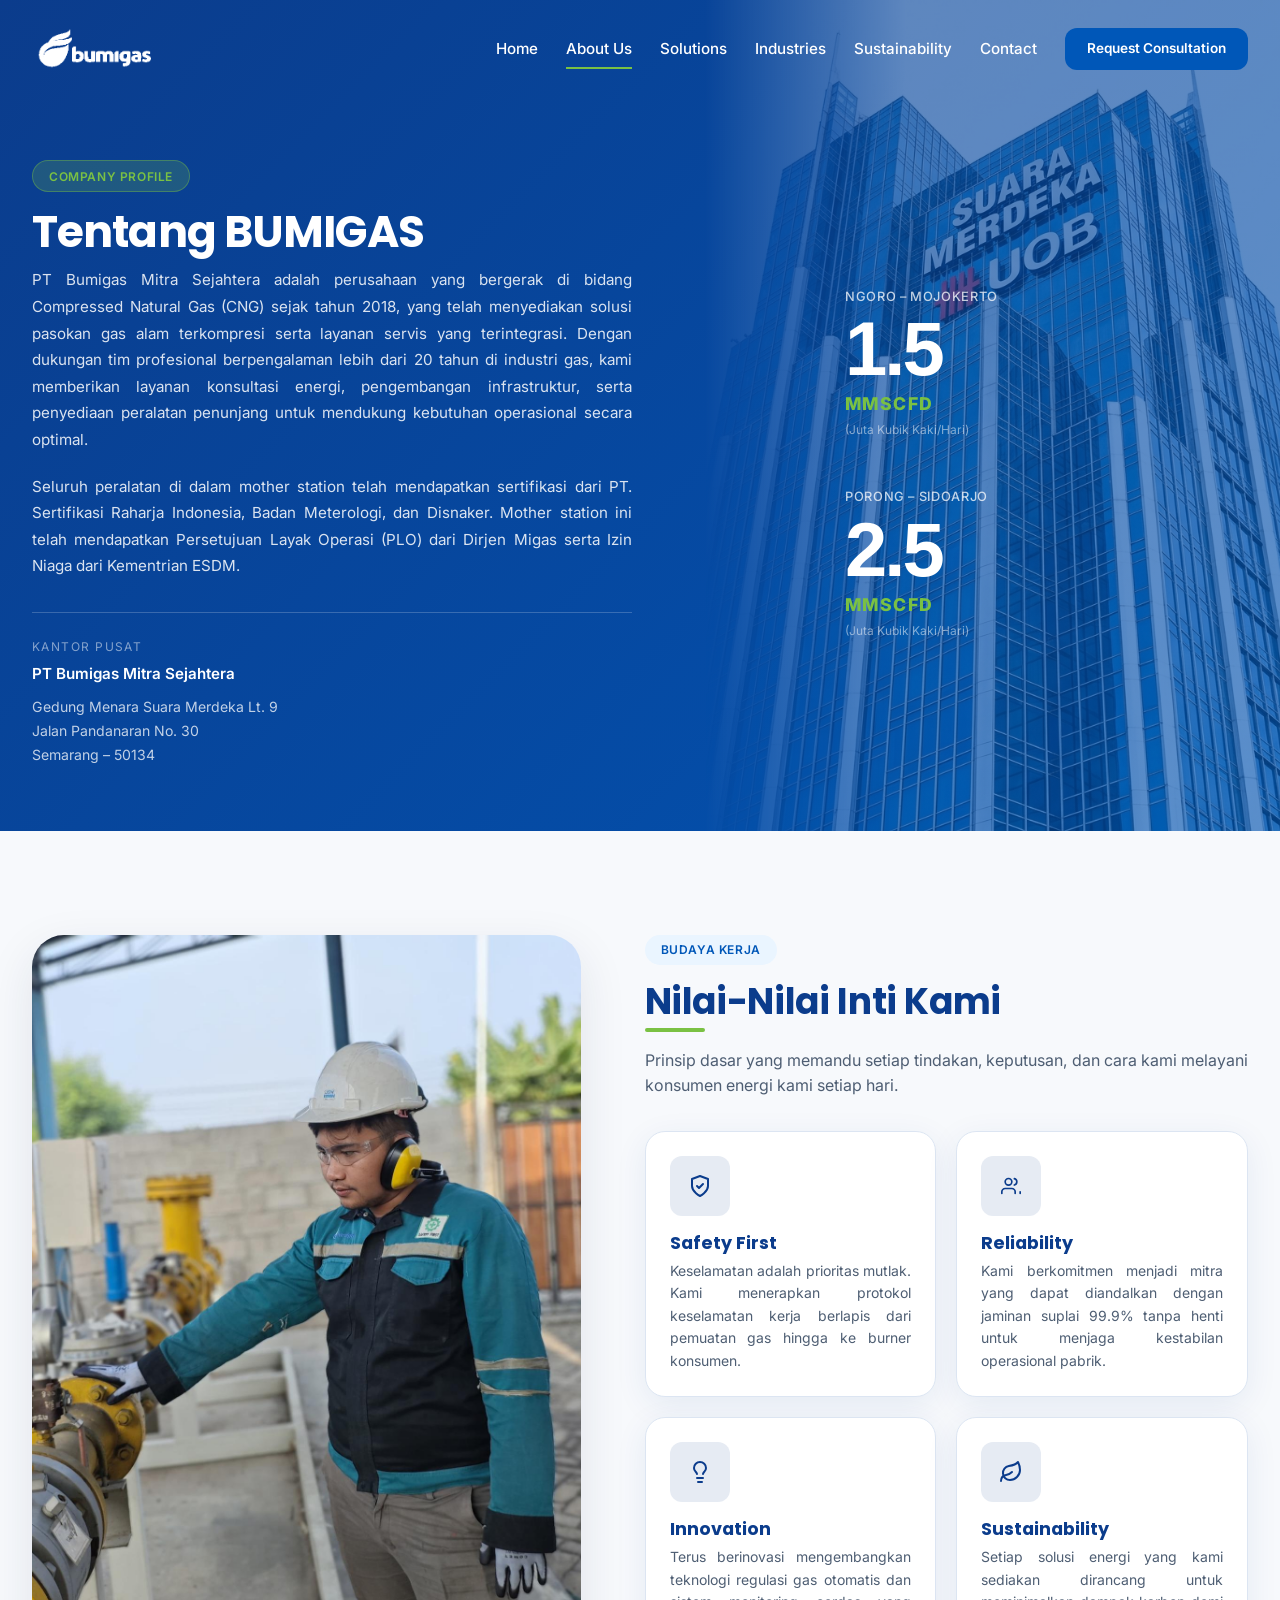
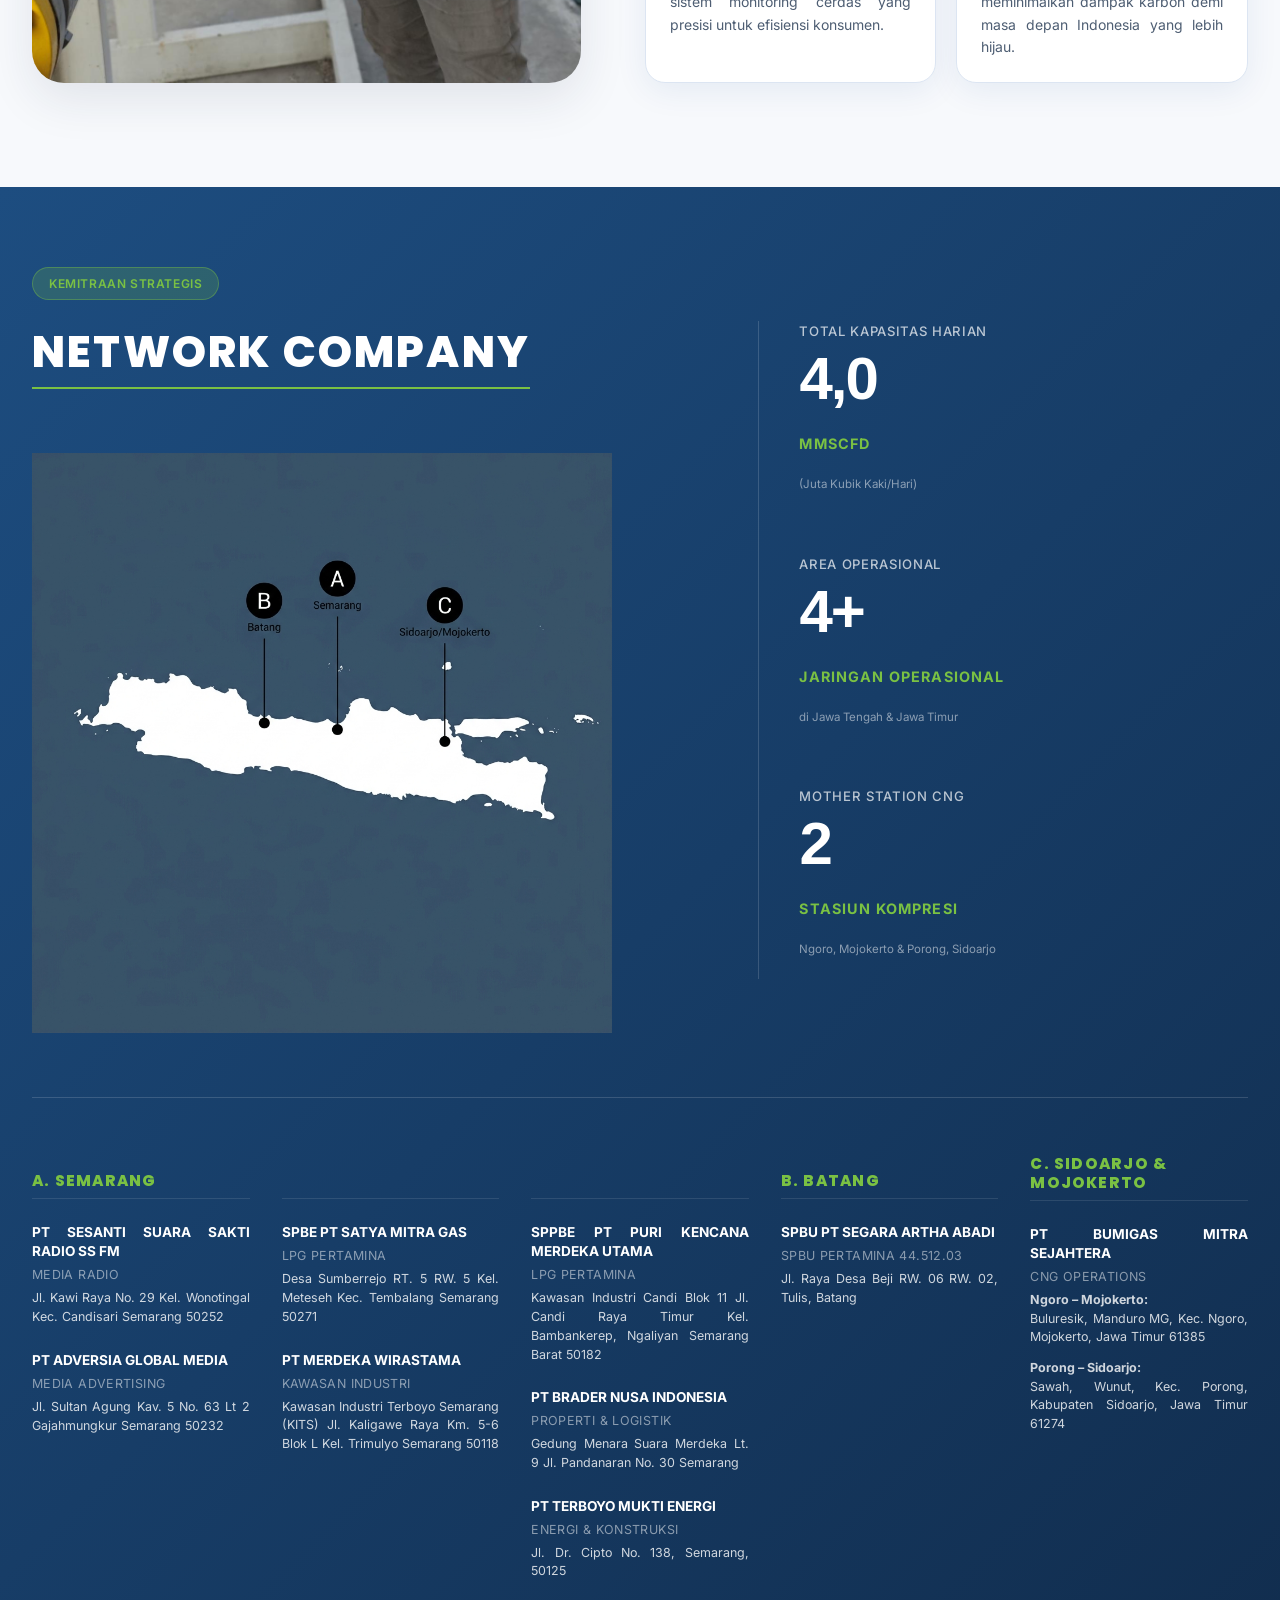
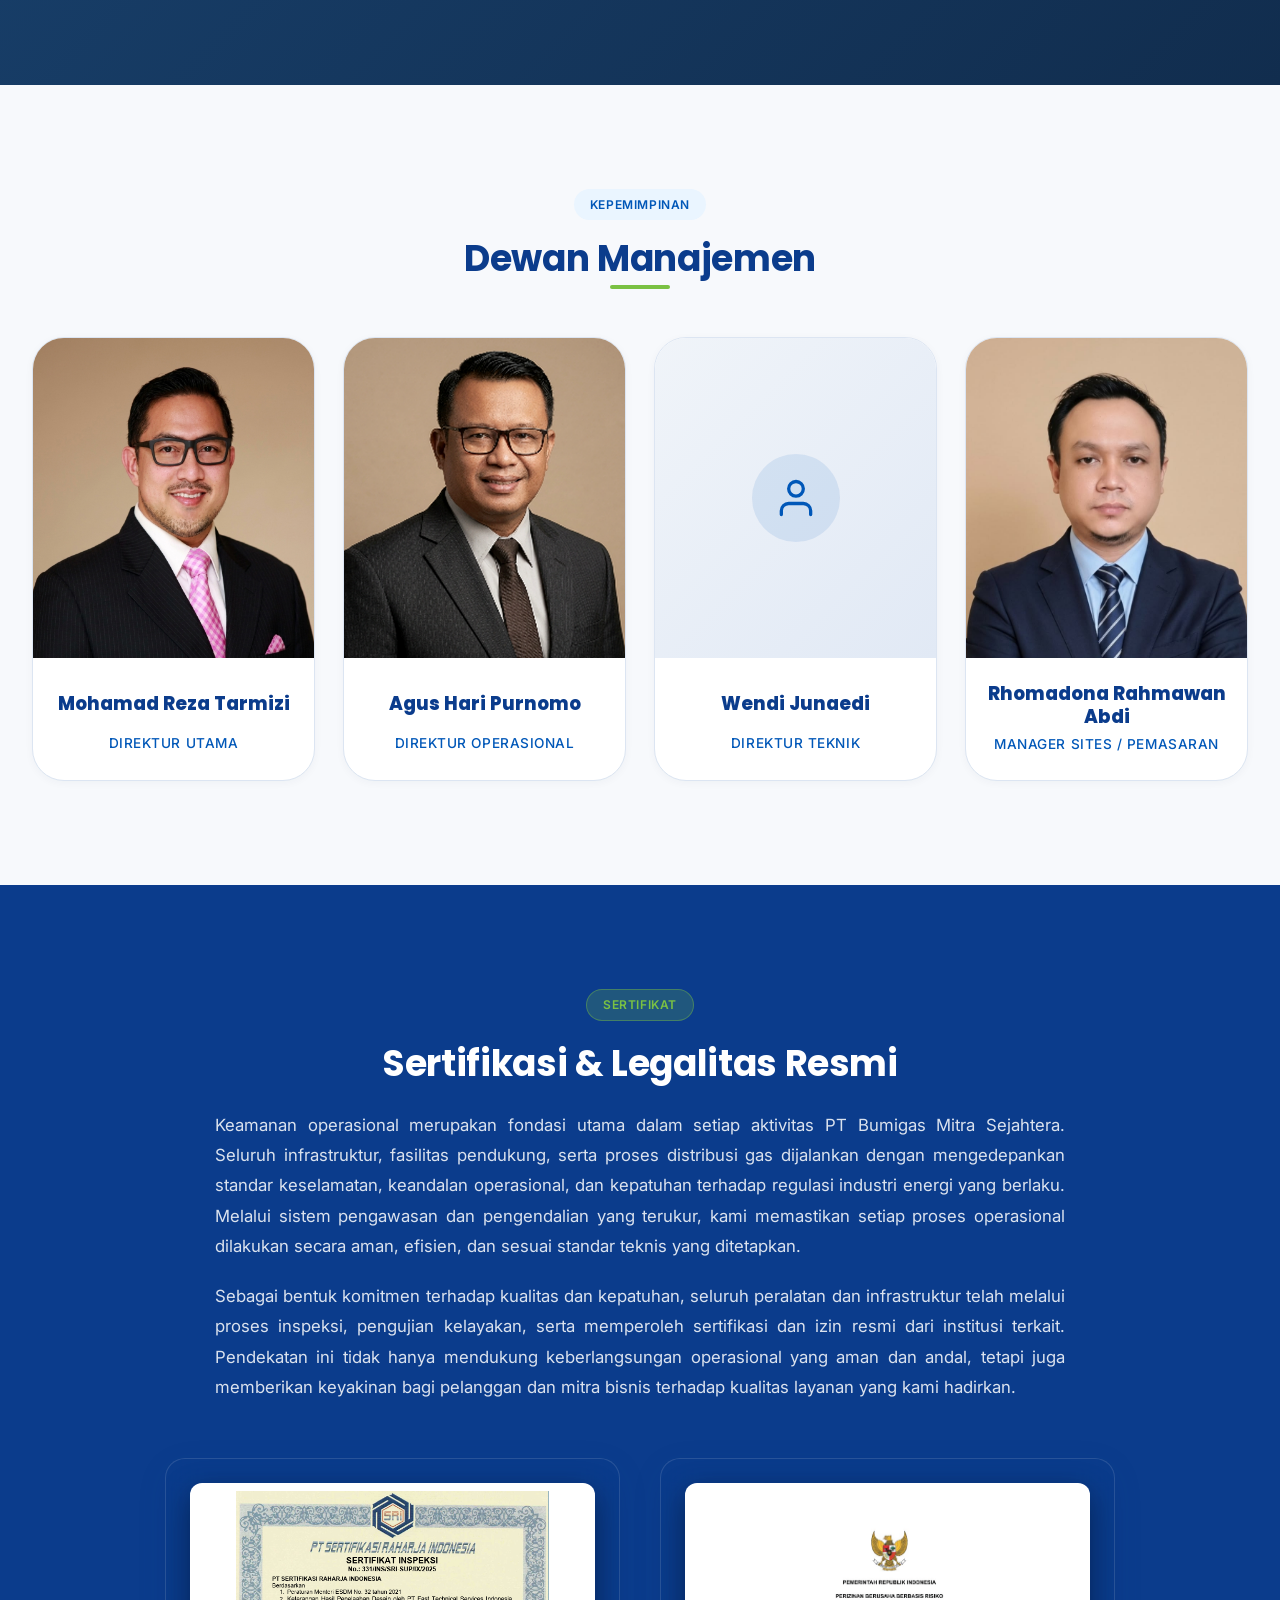
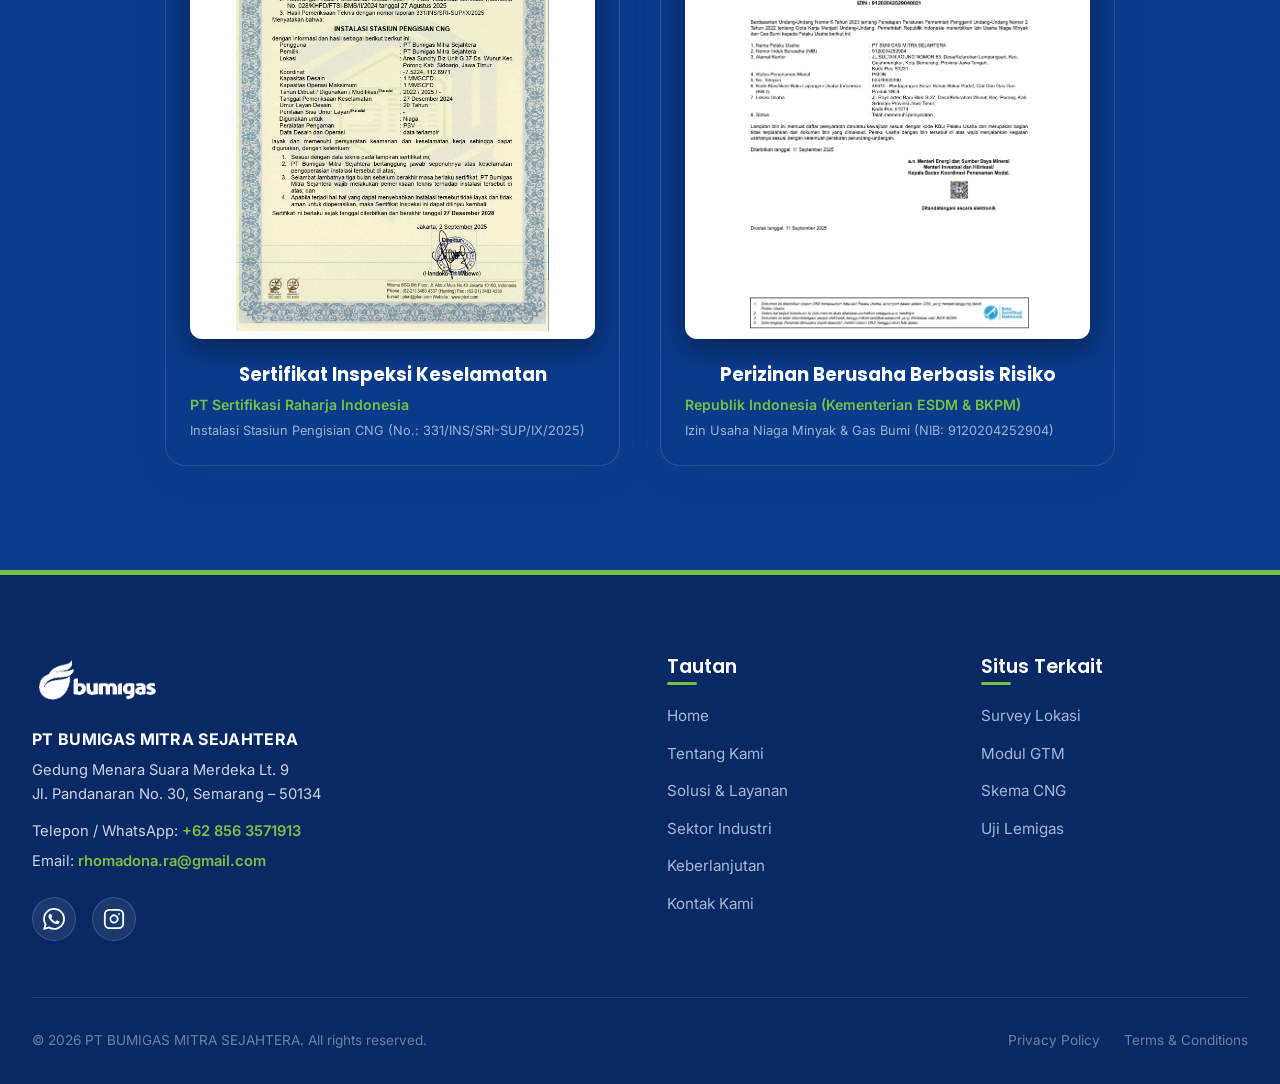
==== about.html @ d9e8c575 "update about us" ====
<!DOCTYPE html>
<html lang="id">

<head>
  <meta charset="UTF-8">
  <meta name="viewport" content="width=device-width, initial-scale=1.0">
  <title>About Us - BUMIGAS</title>
  <meta name="description"
    content="Ketahui visi, misi, nilai inti, sejarah perjalanan, serta standar keselamatan (HSE) dari PT BUMIGAS MITRA SEJAHTERA.">

  <!-- CSS Stylesheets -->
  <link rel="stylesheet" href="css/style.css">
  <link rel="stylesheet" href="css/components.css">
  <link rel="stylesheet" href="css/pages.css">
  <link rel="icon" type="image/png" href="assets/images/favicon.png">

  <!-- Page-Specific Hero Styles -->
  <style>
    .about-hero-banner {
      position: relative;
      min-height: 600px;
      padding-top: 10rem !important;
      /* Prevents header overlap */
      padding-bottom: 4rem !important;
      display: flex !important;
      align-items: center !important;
      overflow: hidden !important;
      background-color: var(--color-secondary) !important;
      box-sizing: border-box;
    }

    .about-hero-tower-bg {
      position: absolute;
      right: 0;
      top: 0;
      height: 100%;
      width: 45%;
      background-image: url('assets/images/suara-merdeka-tower.png');
      background-size: cover;
      background-position: center top;
      opacity: 0.35;
      z-index: 1;
      pointer-events: none;
      -webkit-mask-image: linear-gradient(to right, transparent 0%, rgba(0, 0, 0, 1) 35%);
      mask-image: linear-gradient(to right, transparent 0%, rgba(0, 0, 0, 1) 35%);
    }

    .about-hero-grid {
      display: grid;
      grid-template-columns: 1.25fr 0.75fr;
      gap: 3.5rem;
      align-items: center;
      position: relative;
      z-index: 3;
    }

    .about-hero-left {
      max-width: 600px;
    }

    .about-hero-desc {
      font-size: 0.95rem !important;
      line-height: 1.75 !important;
      color: rgba(255, 255, 255, 0.85) !important;
      margin-bottom: 1.25rem !important;
      text-align: justify !important;
    }

    .about-hero-address {
      border-top: 1px solid rgba(255, 255, 255, 0.2);
      padding-top: 1.5rem;
      margin-top: 2rem;
    }

    .about-hero-address .address-label {
      font-size: 0.75rem !important;
      color: rgba(255, 255, 255, 0.5) !important;
      text-transform: uppercase;
      letter-spacing: 0.12em;
      margin-bottom: 0.4rem !important;
    }

    .about-hero-address .address-company {
      font-size: 0.95rem;
      font-weight: 600;
      color: #ffffff;
      margin-bottom: 0.5rem;
    }

    .about-hero-address .address-text {
      font-size: 0.88rem !important;
      color: rgba(255, 255, 255, 0.75) !important;
      line-height: 1.7 !important;
    }

    .about-hero-stats {
      display: flex;
      flex-direction: column;
      gap: 3rem;
      padding-left: 2rem;
    }

    .about-stat-item {
      display: flex;
      flex-direction: column;
    }

    .about-stat-item .stat-location {
      font-size: 0.8rem;
      color: rgba(255, 255, 255, 0.75);
      margin-bottom: 0.25rem;
      letter-spacing: 0.05em;
      text-transform: uppercase;
      font-weight: 500;
    }

    .about-stat-item .stat-value {
      font-size: 4.75rem;
      font-weight: 900;
      color: #ffffff;
      line-height: 1;
      font-family: 'Outfit', sans-serif;
      letter-spacing: -3px;
    }

    .about-stat-item .stat-unit {
      font-size: 1.1rem;
      font-weight: 800;
      color: var(--color-accent);
      letter-spacing: 0.08em;
      margin-top: 0.2rem;
    }

    .about-stat-item .stat-sub {
      font-size: 0.75rem;
      color: rgba(255, 255, 255, 0.5);
      margin-top: 0.1rem;
    }

    /* Responsive Breakpoints */
    @media (max-width: 1024px) {
      .about-hero-banner {
        min-height: auto !important;
        padding-top: 9rem !important;
        padding-bottom: 4rem !important;
      }

      .about-hero-grid {
        grid-template-columns: 1fr !important;
        gap: 3.5rem !important;
      }

      .about-hero-tower-bg {
        width: 100% !important;
        opacity: 0.12 !important;
        /* Low opacity on tablet/mobile for readability */
      }

      .about-hero-banner::after {
        display: none !important;
      }

      .about-hero-stats {
        flex-direction: row !important;
        justify-content: flex-start !important;
        gap: 5rem !important;
        padding-left: 0 !important;
      }
    }

    @media (max-width: 576px) {
      .about-hero-banner {
        padding-top: 8rem !important;
        padding-bottom: 3rem !important;
      }

      .about-hero-grid {
        gap: 2.5rem !important;
      }

      .about-hero-left h1 {
        font-size: 2.25rem !important;
      }

      .about-hero-stats {
        flex-direction: row !important;
        gap: 2.5rem !important;
      }

      .about-stat-item .stat-value {
        font-size: 3.75rem !important;
      }

      .about-stat-item .stat-unit {
        font-size: 0.9rem !important;
      }
    }

    /* Network Company Section Styles */
    #network-company {
      background: linear-gradient(135deg, #1d4d80 0%, #112d4e 100%) !important;
      color: #ffffff !important;
      padding: 5rem 0 !important;
      position: relative;
      overflow: hidden;
    }

    .network-grid {
      display: grid;
      grid-template-columns: 1.15fr 0.85fr;
      gap: 4rem;
      align-items: center;
      margin-bottom: 4rem;
    }

    .network-stats {
      display: flex;
      flex-direction: column;
      gap: 2.5rem;
      justify-content: center;
      padding-left: 2.5rem;
      border-left: 1px solid rgba(255, 255, 255, 0.15);
    }

    .network-directory {
      display: grid;
      grid-template-columns: repeat(5, 1fr);
      gap: 2rem;
      border-top: 1px solid rgba(255, 255, 255, 0.15);
      padding-top: 3.5rem;
    }

    .network-directory-col h3 {
      color: var(--color-accent);
      font-size: 0.95rem;
      font-weight: 800;
      text-transform: uppercase;
      letter-spacing: 0.08em;
      margin-bottom: 1.5rem;
      padding-bottom: 0.5rem;
      border-bottom: 1px solid rgba(255, 255, 255, 0.1);
      min-height: 2.85rem;
      display: flex;
      align-items: flex-end;
      box-sizing: border-box;
    }

    .directory-item {
      margin-bottom: 1.5rem;
    }

    .directory-item p.item-title {
      font-weight: 700;
      color: #ffffff;
      margin-bottom: 0.25rem;
      font-size: 0.85rem;
      line-height: 1.4;
    }

    .directory-item p.item-tag {
      color: rgba(255, 255, 255, 0.5);
      font-size: 0.78rem;
      margin-bottom: 0.25rem;
      text-transform: uppercase;
      letter-spacing: 0.03em;
    }

    .directory-item p.item-address {
      color: rgba(255, 255, 255, 0.8);
      font-size: 0.78rem;
      line-height: 1.5;
    }

    @media (max-width: 1024px) {
      .network-grid {
        grid-template-columns: 1fr !important;
        gap: 3rem !important;
      }

      .network-stats {
        flex-direction: row !important;
        flex-wrap: wrap !important;
        gap: 3.5rem !important;
        padding-left: 0 !important;
        border-left: none !important;
        border-top: 1px solid rgba(255, 255, 255, 0.15) !important;
        padding-top: 2.5rem !important;
      }

      .network-directory {
        grid-template-columns: repeat(2, 1fr) !important;
        gap: 2.5rem !important;
      }
    }

    @media (max-width: 576px) {
      .network-stats {
        flex-direction: column !important;
        gap: 2rem !important;
      }

      .network-directory {
        grid-template-columns: 1fr !important;
        gap: 2rem !important;
      }
    }
  </style>
</head>

<body>

  <!-- Navigation Bar -->
  <header class="header transparent-theme" id="header">
    <div class="container nav-container">
      <a href="index.html" class="logo">
        <img src="assets/images/logo-white.png" alt="Bumigas Logo" class="logo-white">
        <img src="assets/images/logo.png" alt="Bumigas Logo" class="logo-color">
      </a>

      <nav class="nav-menu">
        <a href="index.html" class="nav-link">Home</a>
        <a href="about.html" class="nav-link active">About Us</a>
        <a href="solutions.html" class="nav-link">Solutions</a>
        <a href="industries.html" class="nav-link">Industries</a>
        <a href="sustainability.html" class="nav-link">Sustainability</a>
        <a href="contact.html" class="nav-link">Contact</a>
        <a href="contact.html#consultation" class="btn btn-primary btn-sm">Request Consultation</a>
      </nav>

      <button class="burger-menu" aria-label="Toggle Navigation">
        <span class="burger-line"></span>
        <span class="burger-line"></span>
        <span class="burger-line"></span>
      </button>
    </div>
  </header>

  <!-- Subpage Hero Banner -->
  <section class="subpage-hero about-hero-banner">
    <div class="hero-overlay"></div>

    <!-- Tower background image -->
    <div class="about-hero-tower-bg"></div>

    <div class="container">
      <div class="about-hero-grid">

        <!-- Left: Text + Address -->
        <div class="about-hero-left">
          <span class="badge badge-accent" style="margin-bottom:0.75rem;">Company Profile</span>
          <h1>Tentang BUMIGAS</h1>
          <p class="about-hero-desc">PT Bumigas Mitra Sejahtera adalah perusahaan yang bergerak di bidang Compressed
            Natural Gas (CNG) sejak tahun 2018, yang telah menyediakan solusi pasokan gas alam terkompresi serta layanan
            servis yang terintegrasi. Dengan dukungan tim profesional berpengalaman lebih dari 20 tahun di industri gas,
            kami memberikan layanan konsultasi energi, pengembangan infrastruktur, serta penyediaan peralatan penunjang
            untuk mendukung kebutuhan operasional secara optimal.</p>
          <p class="about-hero-desc">Seluruh peralatan di dalam mother station telah mendapatkan sertifikasi dari PT.
            Sertifikasi Raharja Indonesia, Badan Meterologi, dan Disnaker. Mother station ini telah mendapatkan
            Persetujuan Layak Operasi (PLO) dari Dirjen Migas serta Izin Niaga dari Kementrian ESDM.</p>

          <!-- Address -->
          <div class="about-hero-address">
            <p class="address-label">Kantor Pusat</p>
            <p class="address-company">PT Bumigas Mitra Sejahtera</p>
            <p class="address-text">
              Gedung Menara Suara Merdeka Lt. 9<br>
              Jalan Pandanaran No. 30<br>
              Semarang – 50134
            </p>
          </div>
        </div>

        <!-- Center-Right: MMSCFD Stats floating -->
        <div class="about-hero-stats">
          <div class="about-stat-item">
            <span class="stat-location">Ngoro – Mojokerto</span>
            <span class="stat-value">1.5</span>
            <span class="stat-unit">MMSCFD</span>
            <span class="stat-sub">(Juta Kubik Kaki/Hari)</span>
          </div>
          <div class="about-stat-item">
            <span class="stat-location">Porong – Sidoarjo</span>
            <span class="stat-value">2.5</span>
            <span class="stat-unit">MMSCFD</span>
            <span class="stat-sub">(Juta Kubik Kaki/Hari)</span>
          </div>
        </div>

      </div>
    </div>
  </section>  <!-- Section: Core Values / Budaya Kerja -->
  <section class="section-padding bg-light" id="core-values">
    <div class="container">
      <div class="about-grid">
        <!-- Left: Image -->
        <div class="about-image reveal-left">
          <img src="assets/images/WhatsApp Image 2026-07-21 at 06.24.39 (2).jpeg" alt="Bumigas Budaya Kerja & Operations">
        </div>

        <!-- Right: Header & Core Values Cards -->
        <div class="about-content reveal-right">
          <div style="margin-bottom: 2rem;">
            <div style="margin-bottom: 0.85rem; display: block;">
              <span class="badge" style="display: inline-block;">Budaya Kerja</span>
            </div>
            <h2 class="with-underline" style="display: block;">Nilai-Nilai Inti Kami</h2>
            <p style="margin-top: 1.25rem;">Prinsip dasar yang memandu setiap tindakan, keputusan, dan cara kami melayani konsumen energi kami setiap hari.</p>
          </div>

          <div style="display: grid; grid-template-columns: repeat(auto-fit, minmax(220px, 1fr)); gap: 1.25rem;">
            <div class="why-card glass-card hover-lift reveal delay-100" style="background:#fff; padding: 1.5rem;">
              <div class="why-card-icon" style="background:rgba(11,60,140,0.1); color:var(--color-secondary); margin-bottom:1rem;"><svg width="24" height="24" viewBox="0 0 24 24" fill="none" stroke="currentColor" stroke-width="2" stroke-linecap="round" stroke-linejoin="round"><path d="M12 22s8-4 8-10V5l-8-3-8 3v7c0 6 8 10 8 10z"></path><path d="m9 12 2 2 4-4"></path></svg></div>
              <h3 style="font-size:1.1rem; margin-bottom:0.4rem;">Safety First</h3>
              <p style="font-size:0.875rem; margin-bottom:0;">Keselamatan adalah prioritas mutlak. Kami menerapkan protokol keselamatan kerja berlapis dari pemuatan gas hingga ke burner konsumen.</p>
            </div>

            <div class="why-card glass-card hover-lift reveal delay-200" style="background:#fff; padding: 1.5rem;">
              <div class="why-card-icon" style="background:rgba(11,60,140,0.1); color:var(--color-secondary); margin-bottom:1rem;"><svg width="20" height="20" viewBox="0 0 24 24" fill="none" stroke="currentColor" stroke-width="2" stroke-linecap="round" stroke-linejoin="round"><path d="M17 21v-2a4 4 0 0 0-4-4H5a4 4 0 0 0-4 4v2"></path><circle cx="9" cy="7" r="4"></circle><path d="M23 21v-2a4 4 0 0 3-3.87"></path><path d="M16 3.13a4 4 0 0 1 0 7.75"></path></svg></div>
              <h3 style="font-size:1.1rem; margin-bottom:0.4rem;">Reliability</h3>
              <p style="font-size:0.875rem; margin-bottom:0;">Kami berkomitmen menjadi mitra yang dapat diandalkan dengan jaminan suplai 99.9% tanpa henti untuk menjaga kestabilan operasional pabrik.</p>
            </div>

            <div class="why-card glass-card hover-lift reveal delay-300" style="background:#fff; padding: 1.5rem;">
              <div class="why-card-icon" style="background:rgba(11,60,140,0.1); color:var(--color-secondary); margin-bottom:1rem;"><svg width="24" height="24" viewBox="0 0 24 24" fill="none" stroke="currentColor" stroke-width="2" stroke-linecap="round" stroke-linejoin="round"><path d="M15 14c.2-1 .7-1.7 1.5-2.5 1-.9 1.5-2.2 1.5-3.5A6 6 0 0 0 6 8c0 1.3.5 2.6 1.5 3.5.8.8 1.3 1.5 1.5 2.5"></path><path d="M9 18h6"></path><path d="M10 22h4"></path></svg></div>
              <h3 style="font-size:1.1rem; margin-bottom:0.4rem;">Innovation</h3>
              <p style="font-size:0.875rem; margin-bottom:0;">Terus berinovasi mengembangkan teknologi regulasi gas otomatis dan sistem monitoring cerdas yang presisi untuk efisiensi konsumen.</p>
            </div>

            <div class="why-card glass-card hover-lift reveal delay-400" style="background:#fff; padding: 1.5rem;">
              <div class="why-card-icon" style="background:rgba(11,60,140,0.1); color:var(--color-secondary); margin-bottom:1rem;"><svg width="24" height="24" viewBox="0 0 24 24" fill="none" stroke="currentColor" stroke-width="2" stroke-linecap="round" stroke-linejoin="round"><path d="M11 20A7 7 0 0 1 9.8 6.1C15.5 5 17 4.4 19 2c1 2 2 4.18 2 8 0 5.5-4.78 10-10 10Z"></path><path d="M2 21c0-3 1.85-5.36 5.08-6C9.5 14.52 12 13 13 12"></path></svg></div>
              <h3 style="font-size:1.1rem; margin-bottom:0.4rem;">Sustainability</h3>
              <p style="font-size:0.875rem; margin-bottom:0;">Setiap solusi energi yang kami sediakan dirancang untuk meminimalkan dampak karbon demi masa depan Indonesia yang lebih hijau.</p>
            </div>
          </div>
        </div>
      </div>
    </div>
  </section>

  <!-- Section: Network Company -->
  <section class="section-padding" id="network-company">
    <div class="container">

      <!-- Top Row: Title & Stats Map Grid -->
      <div class="network-grid">

        <!-- Left: Title + Map -->
        <div class="reveal">
          <span class="badge badge-accent" style="margin-bottom: 1.5rem; display: inline-block;">Kemitraan Strategis</span>
          <h2
            style="color: #ffffff; font-size: 2.75rem; font-weight: 800; letter-spacing: 0.05em; text-transform: uppercase; margin-bottom: 2.5rem; border-bottom: 2px solid var(--color-accent); padding-bottom: 0.5rem; display: inline-block;">
            Network Company</h2>

          <!-- Map Image Container (No Box) -->
          <div style="max-width: 580px; margin-top: 1.5rem;">
            <img src="assets/images/java-network-map.png" alt="Peta Operasional BUMIGAS"
              style="width: 100%; height: auto; display: block;">
          </div>
        </div>

        <!-- Right: Stats Panel -->
        <div class="network-stats reveal">
          <!-- Stat 1 -->
          <div>
            <p
              style="font-size: 0.82rem; color: rgba(255, 255, 255, 0.7); margin-bottom: 0.25rem; font-weight: 500; text-transform: uppercase; letter-spacing: 0.05em;">
              Total Kapasitas Harian</p>
            <p
              style="font-size: 3.75rem; font-weight: 900; color: #ffffff; line-height: 1.1; font-family: 'Outfit', sans-serif; letter-spacing: -2px;">
              4,0</p>
            <p
              style="font-size: 0.9rem; font-weight: 700; color: var(--color-accent); letter-spacing: 0.08em; margin-top: 0.1rem; text-transform: uppercase;">
              MMSCFD</p>
            <p style="font-size: 0.72rem; color: rgba(255, 255, 255, 0.5); margin-top: 0.05rem;">(Juta Kubik Kaki/Hari)
            </p>
          </div>
          <!-- Stat 2 -->
          <div>
            <p
              style="font-size: 0.82rem; color: rgba(255, 255, 255, 0.7); margin-bottom: 0.25rem; font-weight: 500; text-transform: uppercase; letter-spacing: 0.05em;">
              Area Operasional</p>
            <p
              style="font-size: 3.75rem; font-weight: 900; color: #ffffff; line-height: 1.1; font-family: 'Outfit', sans-serif; letter-spacing: -2px;">
              4+</p>
            <p
              style="font-size: 0.9rem; font-weight: 700; color: var(--color-accent); letter-spacing: 0.08em; margin-top: 0.1rem; text-transform: uppercase;">
              Jaringan Operasional</p>
            <p style="font-size: 0.72rem; color: rgba(255, 255, 255, 0.5); margin-top: 0.05rem;">di Jawa Tengah & Jawa
              Timur</p>
          </div>
          <!-- Stat 3 -->
          <div>
            <p
              style="font-size: 0.82rem; color: rgba(255, 255, 255, 0.7); margin-bottom: 0.25rem; font-weight: 500; text-transform: uppercase; letter-spacing: 0.05em;">
              Mother Station CNG</p>
            <p
              style="font-size: 3.75rem; font-weight: 900; color: #ffffff; line-height: 1.1; font-family: 'Outfit', sans-serif; letter-spacing: -2px;">
              2</p>
            <p
              style="font-size: 0.9rem; font-weight: 700; color: var(--color-accent); letter-spacing: 0.08em; margin-top: 0.1rem; text-transform: uppercase;">
              Stasiun Kompresi</p>
            <p style="font-size: 0.72rem; color: rgba(255, 255, 255, 0.5); margin-top: 0.05rem;">Ngoro, Mojokerto &
              Porong, Sidoarjo</p>
          </div>
        </div>

      </div>

      <!-- Bottom Directory: 5 Column Directory -->
      <div class="network-directory reveal">

        <!-- Column 1: Semarang (A1) -->
        <div class="network-directory-col">
          <h3>A. Semarang</h3>

          <div class="directory-item">
            <p class="item-title">PT SESANTI SUARA SAKTI RADIO SS FM</p>
            <p class="item-tag">Media Radio</p>
            <p class="item-address">Jl. Kawi Raya No. 29 Kel. Wonotingal Kec. Candisari Semarang 50252</p>
          </div>

          <div class="directory-item">
            <p class="item-title">PT ADVERSIA GLOBAL MEDIA</p>
            <p class="item-tag">Media Advertising</p>
            <p class="item-address">Jl. Sultan Agung Kav. 5 No. 63 Lt 2 Gajahmungkur Semarang 50232</p>
          </div>
        </div>

        <!-- Column 2: Semarang (A2) -->
        <div class="network-directory-col">
          <h3
            style="color: transparent; border-bottom: 1px solid rgba(255, 255, 255, 0.1); user-select: none; pointer-events: none;">
            A. Semarang</h3>

          <div class="directory-item">
            <p class="item-title">SPBE PT SATYA MITRA GAS</p>
            <p class="item-tag">LPG Pertamina</p>
            <p class="item-address">Desa Sumberrejo RT. 5 RW. 5 Kel. Meteseh Kec. Tembalang Semarang 50271</p>
          </div>

          <div class="directory-item">
            <p class="item-title">PT MERDEKA WIRASTAMA</p>
            <p class="item-tag">Kawasan Industri</p>
            <p class="item-address">Kawasan Industri Terboyo Semarang (KITS) Jl. Kaligawe Raya Km. 5-6 Blok L Kel.
              Trimulyo Semarang 50118</p>
          </div>
        </div>

        <!-- Column 3: Semarang (A3) -->
        <div class="network-directory-col">
          <h3
            style="color: transparent; border-bottom: 1px solid rgba(255, 255, 255, 0.1); user-select: none; pointer-events: none;">
            A. Semarang</h3>

          <div class="directory-item">
            <p class="item-title">SPPBE PT PURI KENCANA MERDEKA UTAMA</p>
            <p class="item-tag">LPG Pertamina</p>
            <p class="item-address">Kawasan Industri Candi Blok 11 Jl. Candi Raya Timur Kel. Bambankerep, Ngaliyan
              Semarang Barat 50182</p>
          </div>

          <div class="directory-item">
            <p class="item-title">PT BRADER NUSA INDONESIA</p>
            <p class="item-tag">Properti & Logistik</p>
            <p class="item-address">Gedung Menara Suara Merdeka Lt. 9 Jl. Pandanaran No. 30 Semarang</p>
          </div>

          <div class="directory-item">
            <p class="item-title">PT TERBOYO MUKTI ENERGI</p>
            <p class="item-tag">Energi & Konstruksi</p>
            <p class="item-address">Jl. Dr. Cipto No. 138, Semarang, 50125</p>
          </div>
        </div>

        <!-- Column 4: Batang (B) -->
        <div class="network-directory-col">
          <h3>B. Batang</h3>

          <div class="directory-item">
            <p class="item-title">SPBU PT SEGARA ARTHA ABADI</p>
            <p class="item-tag">SPBU Pertamina 44.512.03</p>
            <p class="item-address">Jl. Raya Desa Beji RW. 06 RW. 02, Tulis, Batang</p>
          </div>
        </div>

        <!-- Column 5: Sidoarjo & Mojokerto (C) -->
        <div class="network-directory-col">
          <h3>C. Sidoarjo & Mojokerto</h3>

          <div class="directory-item">
            <p class="item-title">PT BUMIGAS MITRA SEJAHTERA</p>
            <p class="item-tag">CNG Operations</p>

            <p class="item-address" style="margin-bottom: 0.75rem;">
              <strong>Ngoro – Mojokerto:</strong><br>
              Buluresik, Manduro MG, Kec. Ngoro, Mojokerto, Jawa Timur 61385
            </p>
            <p class="item-address">
              <strong>Porong – Sidoarjo:</strong><br>
              Sawah, Wunut, Kec. Porong, Kabupaten Sidoarjo, Jawa Timur 61274
            </p>
          </div>
        </div>

      </div>

    </div>
  </section>


  <!-- Section: Management Team -->
  <section class="section-padding bg-light" id="team">
    <div class="container">
      <div style="text-align: center; max-width: 700px; margin: 0 auto 3.5rem auto;" class="reveal">
        <span class="badge" style="margin-bottom: 1rem;">Kepemimpinan</span>
        <h2 class="with-underline-center">Dewan Manajemen</h2>
      </div>

      <div class="solutions-grid" style="grid-template-columns: repeat(auto-fit, minmax(220px, 1fr)); gap: 1.75rem; align-items: stretch;">
        <!-- Member 1: Mohamad Reza Tarmizi -->
        <div class="solution-card reveal delay-100" style="background:#fff; border-radius: var(--radius-xl); overflow:hidden; display:flex; flex-direction:column; justify-content:space-between; height:100%;">
          <div class="solution-img-wrapper" style="height:320px; background:#f4f7fa; flex-shrink:0;">
            <img src="assets/images/leadership-reza-unified.png" alt="Mohamad Reza Tarmizi - Direktur Utama" style="width:100%; height:100%; object-fit:cover; object-position: top center;">
          </div>
          <div class="solution-info" style="padding: 1.5rem 1rem; text-align:center; flex-grow:1; display:flex; flex-direction:column; justify-content:center;">
            <h3 style="font-size:1.15rem; margin-bottom:0.4rem; color:var(--color-secondary); font-weight:800; text-align:center; min-height:2.8rem; display:flex; align-items:center; justify-content:center; line-height:1.25;">Mohamad Reza Tarmizi</h3>
            <p style="font-size:0.85rem; font-weight:500; color:var(--color-primary); margin-bottom:0; text-transform:uppercase; letter-spacing:0.04em; text-align:center;">
              Direktur Utama</p>
          </div>
        </div>

        <!-- Member 2: Agus Hari Purnomo -->
        <div class="solution-card reveal delay-200" style="background:#fff; border-radius: var(--radius-xl); overflow:hidden; display:flex; flex-direction:column; justify-content:space-between; height:100%;">
          <div class="solution-img-wrapper" style="height:320px; background:#f4f7fa; flex-shrink:0;">
            <img src="assets/images/leadership-agus-hd-clean.png" alt="Agus Hari Purnomo - Direktur Operasional" style="width:100%; height:100%; object-fit:cover; object-position: top center;">
          </div>
          <div class="solution-info" style="padding: 1.5rem 1rem; text-align:center; flex-grow:1; display:flex; flex-direction:column; justify-content:center;">
            <h3 style="font-size:1.15rem; margin-bottom:0.4rem; color:var(--color-secondary); font-weight:800; text-align:center; min-height:2.8rem; display:flex; align-items:center; justify-content:center; line-height:1.25;">Agus Hari Purnomo</h3>
            <p style="font-size:0.85rem; font-weight:500; color:var(--color-primary); margin-bottom:0; text-transform:uppercase; letter-spacing:0.04em; text-align:center;">
              Direktur Operasional</p>
          </div>
        </div>

        <!-- Member 3: Wendi Junaedi -->
        <div class="solution-card reveal delay-300" style="background:#fff; border-radius: var(--radius-xl); overflow:hidden; display:flex; flex-direction:column; justify-content:space-between; height:100%;">
          <div class="solution-img-wrapper" style="height:320px; background:linear-gradient(135deg, #f0f4f9 0%, #e1e9f5 100%); display:flex; align-items:center; justify-content:center; flex-shrink:0;">
            <div style="width:88px; height:88px; border-radius:50%; background:rgba(0, 87, 184, 0.1); display:flex; align-items:center; justify-content:center; color:var(--color-primary);">
              <svg width="44" height="44" viewBox="0 0 24 24" fill="none" stroke="currentColor" stroke-width="1.8" stroke-linecap="round" stroke-linejoin="round"><path d="M20 21v-2a4 4 0 0 0-4-4H8a4 4 0 0 0-4 4v2"></path><circle cx="12" cy="7" r="4"></circle></svg>
            </div>
          </div>
          <div class="solution-info" style="padding: 1.5rem 1rem; text-align:center; flex-grow:1; display:flex; flex-direction:column; justify-content:center;">
            <h3 style="font-size:1.15rem; margin-bottom:0.4rem; color:var(--color-secondary); font-weight:800; text-align:center; min-height:2.8rem; display:flex; align-items:center; justify-content:center; line-height:1.25;">Wendi Junaedi</h3>
            <p style="font-size:0.85rem; font-weight:500; color:var(--color-primary); margin-bottom:0; text-transform:uppercase; letter-spacing:0.04em; text-align:center;">
              Direktur Teknik</p>
          </div>
        </div>

        <!-- Member 4: Rhomadona Rahmawan Abdi -->
        <div class="solution-card reveal delay-400" style="background:#fff; border-radius: var(--radius-xl); overflow:hidden; display:flex; flex-direction:column; justify-content:space-between; height:100%;">
          <div class="solution-img-wrapper" style="height:320px; background:#f4f7fa; flex-shrink:0;">
            <img src="assets/images/leadership-rhomadona-final.jpg" alt="Rhomadona Rahmawan Abdi - Manager Sites / Pemasaran" style="width:100%; height:100%; object-fit:cover; object-position: top center;">
          </div>
          <div class="solution-info" style="padding: 1.5rem 1rem; text-align:center; flex-grow:1; display:flex; flex-direction:column; justify-content:center;">
            <h3 style="font-size:1.15rem; margin-bottom:0.4rem; color:var(--color-secondary); font-weight:800; text-align:center; min-height:2.8rem; display:flex; align-items:center; justify-content:center; line-height:1.25;">Rhomadona Rahmawan Abdi</h3>
            <p style="font-size:0.85rem; font-weight:500; color:var(--color-primary); margin-bottom:0; text-transform:uppercase; letter-spacing:0.04em; text-align:center;">
              Manager Sites / Pemasaran</p>
          </div>
        </div>
      </div>
    </div>
  </section>

  <!-- Section: Certifications & Legalities -->
  <section class="section-padding bg-dark" id="sertifikasi">
    <div class="container">
      <div style="max-width: 850px; margin: 0 auto 3.5rem auto; text-align: center;" class="reveal">
        <div style="margin-bottom: 1.25rem;">
          <span class="badge badge-accent" style="display: inline-block;">Sertifikat</span>
        </div>
        <h2 style="color: #ffffff; margin-bottom: 1.5rem; display: block;">Sertifikasi & Legalitas Resmi</h2>
        <p style="color: rgba(255, 255, 255, 0.85); font-size: 1.05rem; line-height: 1.8; margin-bottom: 1.25rem; text-align: justify;">
          Keamanan operasional merupakan fondasi utama dalam setiap aktivitas PT Bumigas Mitra Sejahtera. Seluruh infrastruktur, fasilitas pendukung, serta proses distribusi gas dijalankan dengan mengedepankan standar keselamatan, keandalan operasional, dan kepatuhan terhadap regulasi industri energi yang berlaku. Melalui sistem pengawasan dan pengendalian yang terukur, kami memastikan setiap proses operasional dilakukan secara aman, efisien, dan sesuai standar teknis yang ditetapkan.
        </p>
        <p style="color: rgba(255, 255, 255, 0.85); font-size: 1.05rem; line-height: 1.8; margin: 0; text-align: justify;">
          Sebagai bentuk komitmen terhadap kualitas dan kepatuhan, seluruh peralatan dan infrastruktur telah melalui proses inspeksi, pengujian kelayakan, serta memperoleh sertifikasi dan izin resmi dari institusi terkait. Pendekatan ini tidak hanya mendukung keberlangsungan operasional yang aman dan andal, tetapi juga memberikan keyakinan bagi pelanggan dan mitra bisnis terhadap kualitas layanan yang kami hadirkan.
        </p>
      </div>

      <!-- Certificate Images Grid -->
      <div style="display: grid; grid-template-columns: repeat(auto-fit, minmax(320px, 1fr)); gap: 2.5rem; max-width: 950px; margin: 0 auto;" class="reveal">
        
        <!-- Certificate Card 1 -->
        <div class="glass-card-dark" style="padding: 1.5rem; border-radius: var(--radius-lg); text-align: center; border: 1px solid rgba(255,255,255,0.12);">
          <div style="overflow: hidden; border-radius: var(--radius-md); background: #ffffff; padding: 0.5rem; margin-bottom: 1.5rem; box-shadow: 0 10px 30px rgba(0,0,0,0.4);">
            <img src="assets/images/sertifikat-inspeksi.png" alt="Sertifikat Inspeksi Instalasi Stasiun Pengisian CNG" style="width: 100%; height: 440px; object-fit: contain; pointer-events: none; user-select: none;">
          </div>
          <h3 style="color: #ffffff; font-size: 1.15rem; margin-bottom: 0.5rem;">Sertifikat Inspeksi Keselamatan</h3>
          <p style="color: var(--color-accent); font-size: 0.88rem; font-weight: 600; margin-bottom: 0.25rem;">PT Sertifikasi Raharja Indonesia</p>
          <p style="color: rgba(255,255,255,0.6); font-size: 0.8rem; margin: 0;">Instalasi Stasiun Pengisian CNG (No.: 331/INS/SRI-SUP/IX/2025)</p>
        </div>

        <!-- Certificate Card 2 -->
        <div class="glass-card-dark" style="padding: 1.5rem; border-radius: var(--radius-lg); text-align: center; border: 1px solid rgba(255,255,255,0.12);">
          <div style="overflow: hidden; border-radius: var(--radius-md); background: #ffffff; padding: 0.5rem; margin-bottom: 1.5rem; box-shadow: 0 10px 30px rgba(0,0,0,0.4);">
            <img src="assets/images/perizinan-berusaha.png" alt="Perizinan Berusaha Berbasis Risiko NIB 9120204252904" style="width: 100%; height: 440px; object-fit: contain; pointer-events: none; user-select: none;">
          </div>
          <h3 style="color: #ffffff; font-size: 1.15rem; margin-bottom: 0.5rem;">Perizinan Berusaha Berbasis Risiko</h3>
          <p style="color: var(--color-accent); font-size: 0.88rem; font-weight: 600; margin-bottom: 0.25rem;">Republik Indonesia (Kementerian ESDM & BKPM)</p>
          <p style="color: rgba(255,255,255,0.6); font-size: 0.8rem; margin: 0;">Izin Usaha Niaga Minyak & Gas Bumi (NIB: 9120204252904)</p>
        </div>

      </div>
    </div>
  </section>

    <!-- Footer -->
  <footer class="footer">
    <div class="container">
      <div class="footer-grid">
        <div class="footer-brand">
          <img src="assets/images/logo-white.png" alt="PT BUMIGAS MITRA SEJAHTERA Logo" class="logo" style="height: 52px; margin-bottom: 1.25rem;">
          
          <p style="margin-bottom: 0.4rem; color: #ffffff; font-weight: 700; font-size: 1rem; letter-spacing: 0.02em;">PT BUMIGAS MITRA SEJAHTERA</p>
          <p style="margin-bottom: 0.85rem; color: rgba(255, 255, 255, 0.8); font-size: 0.92rem; line-height: 1.6;">
            Gedung Menara Suara Merdeka Lt. 9<br>
            Jl. Pandanaran No. 30, Semarang &ndash; 50134
          </p>
          <p style="margin-bottom: 0.4rem; color: rgba(255, 255, 255, 0.8); font-size: 0.92rem;">
            Telepon / WhatsApp: <a href="https://wa.me/628563571913" target="_blank" style="color: var(--color-accent); font-weight: 600;">+62 856 3571913</a>
          </p>
          <p style="margin-bottom: 1.5rem; color: rgba(255, 255, 255, 0.8); font-size: 0.92rem;">
            Email: <a href="mailto:rhomadona.ra@gmail.com" style="color: var(--color-accent); font-weight: 600;">rhomadona.ra@gmail.com</a>
          </p>

          <div class="social-links" style="display: flex; gap: 1rem; align-items: center; margin-top: 1rem;">
            <a href="https://wa.me/628563571913" target="_blank" class="social-icon" aria-label="WhatsApp" title="WhatsApp (+62 856 3571913)">
              <svg width="22" height="22" viewBox="0 0 24 24" fill="currentColor" style="display:inline-block; vertical-align:middle;"><path d="M.057 24l1.687-6.163c-1.041-1.804-1.588-3.849-1.587-5.946.003-6.556 5.338-11.891 11.893-11.891 3.181.001 6.167 1.24 8.413 3.488 2.245 2.248 3.481 5.236 3.48 8.414-.003 6.557-5.338 11.892-11.893 11.892-1.99-.001-3.951-.5-5.688-1.448l-6.205 1.654zm6.597-3.807c1.676.995 3.276 1.591 5.392 1.592 5.448 0 9.886-4.434 9.889-9.885.002-5.462-4.415-9.89-9.881-9.892-5.452 0-9.887 4.434-9.889 9.884-.001 2.225.651 3.891 1.746 5.634l-.999 3.648 3.742-.981zm11.387-5.464c-.074-.124-.272-.198-.57-.347-.297-.149-1.758-.868-2.031-.967-.272-.099-.47-.149-.669.149-.198.297-.768.967-.941 1.165-.173.198-.347.223-.644.074-.297-.149-1.255-.462-2.39-1.475-.883-.788-1.48-1.761-1.653-2.059-.173-.297-.018-.458.13-.606.134-.133.297-.347.446-.521.151-.172.2-.296.3-.495.099-.198.05-.372-.025-.521-.075-.148-.669-1.611-.916-2.206-.242-.579-.487-.501-.669-.51l-.57-.01c-.198 0-.52.074-.792.372s-1.04 1.016-1.04 2.479 1.065 2.876 1.213 3.074c.149.198 2.095 3.2 5.076 4.487.709.306 1.263.489 1.694.626.712.226 1.36.194 1.872.118.571-.085 1.758-.719 2.006-1.413.248-.695.248-1.29.173-1.414z"/></svg>
            </a>
            <a href="https://www.instagram.com/bumigas.id/" target="_blank" class="social-icon" aria-label="Instagram" title="Instagram (@bumigas.id)">
              <svg width="22" height="22" viewBox="0 0 24 24" fill="none" stroke="currentColor" stroke-width="2" stroke-linecap="round" stroke-linejoin="round"><rect x="2" y="2" width="20" height="20" rx="5" ry="5"></rect><path d="M16 11.37A4 4 0 1 1 12.63 8 4 4 0 0 1 16 11.37z"></path><line x1="17.5" y1="6.5" x2="17.51" y2="6.5"></line></svg>
            </a>
          </div>
        </div>

        <div>
          <h3>Tautan</h3>
          <ul class="footer-links">
            <li><a href="index.html">Home</a></li>
            <li><a href="about.html">Tentang Kami</a></li>
            <li><a href="solutions.html">Solusi & Layanan</a></li>
            <li><a href="industries.html">Sektor Industri</a></li>
            <li><a href="sustainability.html">Keberlanjutan</a></li>
            <li><a href="contact.html">Kontak Kami</a></li>
          </ul>
        </div>

        <div>
          <h3>Situs Terkait</h3>
          <ul class="footer-links">
            <li><a href="contact.html#consultation">Survey Lokasi</a></li>
            <li><a href="solutions.html#gtm-module">Modul GTM</a></li>
            <li><a href="solutions.html#skema-distribusi">Skema CNG</a></li>
            <li><a href="industries.html#chromatograph">Uji Lemigas</a></li>
          </ul>
        </div>
      </div>

      <div class="footer-bottom">
        <div class="copyright">
          &copy; 2026 PT BUMIGAS MITRA SEJAHTERA. All rights reserved.
        </div>
        <div class="footer-bottom-links">
          <a href="#">Privacy Policy</a>
          <a href="#">Terms & Conditions</a>
        </div>
      </div>
    </div>
  </footer>

  <!-- Back to Top Button -->
  <button class="back-to-top" aria-label="Back to top">↑</button>

  <!-- JS Controller -->
  <script src="js/main.js"></script>
</body>

</html>
---- css/style.css ----
/* ==========================================================================
   BUMIGAS - Enterprise Design System (style.css)
   ========================================================================== */

@import url('https://fonts.googleapis.com/css2?family=Inter:wght@300;400;500;600;700&family=Poppins:wght@400;500;600;700&display=swap');

:root {
  /* Color Palette */
  --color-primary: #0057B8;
  --color-secondary: #0B3C8C;
  --color-accent: #7AC143;
  --color-light-blue: #EAF5FF;
  --color-bg: #FFFFFF;
  --color-dark-text: #1B2B41;
  --color-light-gray: #F7F9FC;
  --color-border: #DCE5F2;
  --color-success: #32B768;
  
  /* RGB values for overlays and semi-transparency */
  --color-primary-rgb: 0, 87, 184;
  --color-secondary-rgb: 11, 60, 140;
  --color-accent-rgb: 122, 193, 67;
  --color-dark-text-rgb: 27, 43, 65;
  
  /* Typography */
  --font-headings: 'Poppins', sans-serif;
  --font-body: 'Inter', sans-serif;
  
  /* Shadows */
  --shadow-sm: 0 2px 8px rgba(27, 43, 65, 0.04);
  --shadow-md: 0 8px 24px rgba(27, 43, 65, 0.06);
  --shadow-lg: 0 16px 48px rgba(27, 43, 65, 0.1);
  --shadow-glass: 0 8px 32px 0 rgba(11, 60, 140, 0.08);
  
  /* Border Radius */
  --radius-sm: 6px;
  --radius-md: 12px;
  --radius-lg: 20px;
  --radius-xl: 32px;
  --radius-full: 9999px;
  
  /* Transitions */
  --transition-fast: all 0.2s cubic-bezier(0.4, 0, 0.2, 1);
  --transition-normal: all 0.4s cubic-bezier(0.4, 0, 0.2, 1);
  --transition-slow: all 0.6s cubic-bezier(0.4, 0, 0.2, 1);
}

/* Base Reset & Styles */
*, *::before, *::after {
  box-sizing: border-box;
  margin: 0;
  padding: 0;
}

html {
  scroll-behavior: smooth;
  font-size: 16px;
  -webkit-font-smoothing: antialiased;
  -moz-osx-font-smoothing: grayscale;
}

body {
  font-family: var(--font-body);
  background-color: var(--color-bg);
  color: var(--color-dark-text);
  line-height: 1.6;
  overflow-x: hidden;
}

/* Headings */
h1, h2, h3, h4, h5, h6 {
  font-family: var(--font-headings);
  font-weight: 700;
  line-height: 1.25;
  color: var(--color-secondary);
}

h1 {
  font-size: 3rem;
  letter-spacing: -0.02em;
}

h2 {
  font-size: 2.25rem;
  letter-spacing: -0.01em;
  margin-bottom: 1.5rem;
  position: relative;
  display: inline-block;
}

/* Sub-heading accent underline */
h2.with-underline::after {
  content: '';
  position: absolute;
  left: 0;
  bottom: -8px;
  width: 60px;
  height: 4px;
  background-color: var(--color-accent);
  border-radius: var(--radius-full);
}

h2.with-underline-center {
  text-align: center;
  display: block;
}

h2.with-underline-center::after {
  content: '';
  position: absolute;
  left: 50%;
  transform: translateX(-50%);
  bottom: -8px;
  width: 60px;
  height: 4px;
  background-color: var(--color-accent);
  border-radius: var(--radius-full);
}

h3 {
  font-size: 1.5rem;
  margin-bottom: 0.75rem;
}

p {
  color: #4E5E73;
  margin-bottom: 1.25rem;
  font-size: 1rem;
  text-align: justify;
}

p, .section-padding p, .about-hero-desc, .sustainability-content p, .glass-card-dark p, .feature-card p, .card p {
  text-align: justify;
}

a {
  color: var(--color-primary);
  text-decoration: none;
  transition: var(--transition-fast);
}

a:hover {
  color: var(--color-secondary);
}

img {
  max-width: 100%;
  height: auto;
  display: block;
}

ul {
  list-style: none;
}

/* Layout Containers */
.container {
  width: 100%;
  max-width: 1280px;
  margin: 0 auto;
  padding: 0 2rem;
}

.section-padding {
  padding: 6.5rem 0;
}

.bg-light {
  background-color: var(--color-light-gray);
}

.bg-dark {
  background-color: var(--color-secondary);
  color: var(--color-bg);
}

.bg-dark h2, .bg-dark h3 {
  color: var(--color-bg);
}

.bg-dark p {
  color: #CBD6E2;
}

/* Glassmorphism Classes */
.glass-card {
  background: rgba(255, 255, 255, 0.75);
  backdrop-filter: blur(16px);
  -webkit-backdrop-filter: blur(16px);
  border: 1px solid rgba(255, 255, 255, 0.4);
  box-shadow: var(--shadow-glass);
}

.glass-card-dark {
  background: rgba(11, 60, 140, 0.3);
  backdrop-filter: blur(16px);
  -webkit-backdrop-filter: blur(16px);
  border: 1px solid rgba(255, 255, 255, 0.1);
  box-shadow: var(--shadow-glass);
  color: var(--color-bg);
}

/* Hover Lift Effect */
.hover-lift {
  transition: var(--transition-normal);
}

.hover-lift:hover {
  transform: translateY(-8px);
  box-shadow: var(--shadow-lg);
}

/* Scroll Reveal Animations */
.reveal {
  opacity: 0;
  transform: translateY(30px);
  transition: opacity 0.8s cubic-bezier(0.2, 0.8, 0.2, 1),
              transform 0.8s cubic-bezier(0.2, 0.8, 0.2, 1);
}

.reveal.active {
  opacity: 1;
  transform: translateY(0);
}

.reveal-left {
  opacity: 0;
  transform: translateX(-40px);
  transition: opacity 0.8s cubic-bezier(0.2, 0.8, 0.2, 1),
              transform 0.8s cubic-bezier(0.2, 0.8, 0.2, 1);
}

.reveal-left.active {
  opacity: 1;
  transform: translateX(0);
}

.reveal-right {
  opacity: 0;
  transform: translateX(40px);
  transition: opacity 0.8s cubic-bezier(0.2, 0.8, 0.2, 1),
              transform 0.8s cubic-bezier(0.2, 0.8, 0.2, 1);
}

.reveal-right.active {
  opacity: 1;
  transform: translateX(0);
}

.reveal-scale {
  opacity: 0;
  transform: scale(0.95);
  transition: opacity 0.8s cubic-bezier(0.2, 0.8, 0.2, 1),
              transform 0.8s cubic-bezier(0.2, 0.8, 0.2, 1);
}

.reveal-scale.active {
  opacity: 1;
  transform: scale(1);
}

/* Stagger delay classes for lists/grids */
.delay-100 { transition-delay: 100ms; }
.delay-200 { transition-delay: 200ms; }
.delay-300 { transition-delay: 300ms; }
.delay-400 { transition-delay: 400ms; }
.delay-500 { transition-delay: 500ms; }

/* Custom Scrollbar */
::-webkit-scrollbar {
  width: 10px;
}

::-webkit-scrollbar-track {
  background: var(--color-light-gray);
}

::-webkit-scrollbar-thumb {
  background: #B3C1D1;
  border-radius: var(--radius-full);
}

::-webkit-scrollbar-thumb:hover {
  background: var(--color-primary);
}

/* Responsive Font Sizes */
@media (max-width: 1024px) {
  h1 { font-size: 2.5rem; }
  h2 { font-size: 2rem; }
  .section-padding { padding: 5rem 0; }
}

@media (max-width: 768px) {
  h1 { font-size: 2.25rem; }
  h2 { font-size: 1.75rem; }
  .section-padding { padding: 4rem 0; }
  .container { padding: 0 1.25rem; }
}

@media (max-width: 480px) {
  html, body {
    overflow-x: hidden !important;
    width: 100% !important;
  }
  .container {
    padding: 0 1rem !important;
  }
  h1 { font-size: 1.85rem !important; }
  h2 { font-size: 1.5rem !important; }
}
---- css/components.css ----
/* ==========================================================================
   BUMIGAS - Premium UI Components (components.css)
   ========================================================================== */

/* Buttons */
.btn {
  display: inline-flex;
  align-items: center;
  justify-content: center;
  font-family: var(--font-body);
  font-size: 0.95rem;
  font-weight: 600;
  padding: 0.85rem 2rem;
  border-radius: var(--radius-md);
  border: 2px solid transparent;
  cursor: pointer;
  transition: var(--transition-fast);
  white-space: nowrap;
}

.btn-primary {
  background-color: var(--color-primary);
  color: var(--color-bg);
}

.btn-primary:hover {
  background-color: var(--color-secondary);
  transform: translateY(-2px);
  box-shadow: 0 4px 15px rgba(0, 87, 184, 0.25);
}

.btn-secondary {
  background-color: transparent;
  border-color: var(--color-primary);
  color: var(--color-primary);
}

.btn-secondary:hover {
  background-color: var(--color-light-blue);
  color: var(--color-secondary);
  transform: translateY(-2px);
}

.btn-accent {
  background-color: var(--color-accent);
  color: var(--color-secondary);
}

.btn-accent:hover {
  background-color: #69a738;
  color: #fff;
  transform: translateY(-2px);
  box-shadow: 0 4px 15px rgba(122, 193, 67, 0.25);
}

.btn-white {
  background-color: var(--color-bg);
  color: var(--color-secondary);
}

.btn-white:hover {
  background-color: var(--color-light-blue);
  transform: translateY(-2px);
  box-shadow: 0 4px 15px rgba(255, 255, 255, 0.2);
}

.btn-white-outline {
  background-color: transparent;
  border-color: rgba(255, 255, 255, 0.6);
  color: var(--color-bg);
}

.btn-white-outline:hover {
  border-color: var(--color-bg);
  background-color: rgba(255, 255, 255, 0.1);
  transform: translateY(-2px);
}

.btn-sm {
  padding: 0.5rem 1.25rem;
  font-size: 0.85rem;
}

/* Badges / Chips */
.badge {
  display: inline-block;
  padding: 0.35rem 1rem;
  font-size: 0.75rem;
  font-weight: 600;
  text-transform: uppercase;
  letter-spacing: 0.05em;
  background-color: var(--color-light-blue);
  color: var(--color-primary);
  border-radius: var(--radius-full);
}

.badge-accent {
  background-color: rgba(122, 193, 67, 0.2);
  color: var(--color-accent);
  border: 1px solid rgba(122, 193, 67, 0.4);
}

/* Header & Navigation */
.header {
  position: fixed;
  top: 0;
  left: 0;
  width: 100%;
  z-index: 1000;
  transition: var(--transition-normal);
  padding: 1.5rem 0;
}

.header.scrolled {
  background-color: rgba(255, 255, 255, 0.95);
  backdrop-filter: blur(10px);
  -webkit-backdrop-filter: blur(10px);
  box-shadow: var(--shadow-md);
  padding: 0.8rem 0;
}

.header .nav-container {
  display: flex;
  justify-content: space-between;
  align-items: center;
}

.header .logo img {
  height: 50px;
  width: auto;
  transition: var(--transition-normal);
}

.header.scrolled .logo img {
  height: 42px;
}

/* White logo variant is hidden by default and shown only on transparent navbar on home page */
.header .logo .logo-white {
  display: none;
}

.header .logo .logo-color {
  display: block;
}

.header.transparent-theme .logo .logo-white {
  display: block;
}

.header.transparent-theme .logo .logo-color {
  display: none;
}

/* If scrolled, even on transparent theme, use color logo */
.header.transparent-theme.scrolled .logo .logo-white {
  display: none;
}

.header.transparent-theme.scrolled .logo .logo-color {
  display: block;
}

.nav-menu {
  display: flex;
  align-items: center;
  gap: 1.75rem;
}

.nav-link {
  font-family: var(--font-body);
  font-size: 0.95rem;
  font-weight: 500;
  color: var(--color-dark-text);
  position: relative;
  padding: 0.5rem 0;
}

/* Link color adjustment for dark hero headers */
.header.transparent-theme:not(.scrolled) .nav-link {
  color: var(--color-bg);
}

.nav-link::after {
  content: '';
  position: absolute;
  left: 0;
  bottom: 0;
  width: 0;
  height: 2px;
  background-color: var(--color-accent);
  transition: var(--transition-fast);
}

.nav-link:hover::after,
.nav-link.active::after {
  width: 100%;
}

.nav-link:hover {
  color: var(--color-primary);
}

.header.transparent-theme:not(.scrolled) .nav-link:hover {
  color: var(--color-accent);
}

/* Burger Menu Toggle */
.burger-menu {
  display: none;
  background: rgba(255, 255, 255, 0.18);
  border: 1px solid rgba(255, 255, 255, 0.3);
  border-radius: var(--radius-md);
  cursor: pointer;
  padding: 0.4rem 0.5rem;
  z-index: 1001;
  transition: var(--transition-fast);
  width: 42px;
  height: 42px;
  flex-direction: column;
  justify-content: center;
  align-items: center;
}

.header.scrolled .burger-menu {
  background: rgba(13, 35, 71, 0.08);
  border-color: rgba(13, 35, 71, 0.2);
}

.burger-line {
  display: block;
  width: 22px;
  height: 2.5px;
  margin: 2.5px 0;
  background-color: #ffffff;
  border-radius: var(--radius-full);
  transition: var(--transition-fast);
}

.header.scrolled .burger-line {
  background-color: var(--color-secondary);
}

/* Mobile Sidebar */
@media (max-width: 1024px) {
  .burger-menu {
    display: flex !important;
  }
  
  .nav-menu {
    position: fixed;
    top: 0;
    right: -100%;
    width: 300px;
    height: 100vh;
    background-color: var(--color-bg);
    box-shadow: var(--shadow-lg);
    flex-direction: column;
    align-items: flex-start;
    padding: 6rem 2.5rem 3rem 2.5rem;
    gap: 1.5rem;
    transition: var(--transition-normal);
    overflow-y: auto;
  }
  
  .nav-menu.active {
    right: 0;
  }
  
  .nav-link {
    color: var(--color-dark-text) !important;
    font-size: 1.1rem;
    width: 100%;
  }
  
  .nav-menu .btn {
    width: 100%;
    margin-top: 1rem;
  }
  
  /* Burger Animation */
  .burger-menu.open .burger-line:nth-child(1) {
    transform: rotate(45deg) translate(5px, 6px);
  }
  .burger-menu.open .burger-line:nth-child(2) {
    opacity: 0;
  }
  .burger-menu.open .burger-line:nth-child(3) {
    transform: rotate(-45deg) translate(5px, -7px);
  }
}

/* Accordion for FAQ */
.accordion {
  width: 100%;
  max-width: 800px;
  margin: 0 auto;
}

.accordion-item {
  background-color: var(--color-bg);
  border: 1px solid var(--color-border);
  border-radius: var(--radius-md);
  margin-bottom: 1rem;
  overflow: hidden;
  transition: var(--transition-normal);
}

.accordion-item:hover {
  border-color: var(--color-primary);
  box-shadow: var(--shadow-sm);
}

.accordion-header {
  width: 100%;
  padding: 1.25rem 1.5rem;
  display: flex;
  justify-content: space-between;
  align-items: center;
  background: none;
  border: none;
  text-align: left;
  cursor: pointer;
  font-family: var(--font-headings);
  font-size: 1.1rem;
  font-weight: 600;
  color: var(--color-secondary);
}

.accordion-icon {
  width: 24px;
  height: 24px;
  display: flex;
  align-items: center;
  justify-content: center;
  position: relative;
  transition: var(--transition-normal);
}

.accordion-icon::before,
.accordion-icon::after {
  content: '';
  position: absolute;
  background-color: var(--color-primary);
  border-radius: var(--radius-full);
}

.accordion-icon::before {
  width: 14px;
  height: 2px;
}

.accordion-icon::after {
  width: 2px;
  height: 14px;
  transition: var(--transition-normal);
}

.accordion-item.active .accordion-icon::after {
  transform: rotate(90deg);
  opacity: 0;
}

.accordion-content {
  max-height: 0;
  overflow: hidden;
  transition: max-height 0.4s cubic-bezier(0.4, 0, 0.2, 1);
  padding: 0 1.5rem;
  background-color: var(--color-light-gray);
}

.accordion-item.active .accordion-content {
  max-height: 200px;
  padding: 0 1.5rem 1.5rem 1.5rem;
}

/* Modals */
.modal {
  position: fixed;
  top: 0;
  left: 0;
  width: 100%;
  height: 100%;
  z-index: 2000;
  display: flex;
  align-items: center;
  justify-content: center;
  opacity: 0;
  pointer-events: none;
  transition: var(--transition-normal);
}

.modal.active {
  opacity: 1;
  pointer-events: auto;
}

.modal-overlay {
  position: absolute;
  top: 0;
  left: 0;
  width: 100%;
  height: 100%;
  background-color: rgba(27, 43, 65, 0.6);
  backdrop-filter: blur(8px);
}

.modal-wrapper {
  position: relative;
  width: 90%;
  max-width: 700px;
  background-color: var(--color-bg);
  border-radius: var(--radius-lg);
  box-shadow: var(--shadow-lg);
  overflow: hidden;
  z-index: 2001;
  transform: scale(0.9);
  transition: var(--transition-normal);
  max-height: 90vh;
  display: flex;
  flex-direction: column;
}

.modal.active .modal-wrapper {
  transform: scale(1);
}

.modal-close {
  position: absolute;
  top: 1.25rem;
  right: 1.25rem;
  background: rgba(27, 43, 65, 0.05);
  border: none;
  width: 36px;
  height: 36px;
  border-radius: var(--radius-full);
  display: flex;
  align-items: center;
  justify-content: center;
  cursor: pointer;
  transition: var(--transition-fast);
  color: var(--color-secondary);
  font-size: 1.25rem;
  z-index: 10;
}

.modal-close:hover {
  background: rgba(27, 43, 65, 0.1);
  color: var(--color-primary);
}

.modal-body {
  padding: 2.5rem;
  overflow-y: auto;
}

/* Footer Section */
.footer {
  background-color: #082963; /* Extra dark primary blue */
  color: var(--color-bg);
  padding: 5rem 0 2rem 0;
  border-top: 5px solid var(--color-accent);
}

.footer h3 {
  color: var(--color-bg);
  font-size: 1.2rem;
  font-weight: 600;
  margin-bottom: 1.5rem;
  position: relative;
}

.footer h3::after {
  content: '';
  position: absolute;
  left: 0;
  bottom: -6px;
  width: 30px;
  height: 3px;
  background-color: var(--color-accent);
  border-radius: var(--radius-full);
}

.footer p {
  color: #A3B8D3;
  font-size: 0.95rem;
}

.footer-grid {
  display: grid;
  grid-template-columns: 2.2fr 1fr 1fr;
  gap: 3rem;
  margin-bottom: 3.5rem;
}

@media (max-width: 1024px) {
  .footer-grid {
    grid-template-columns: 1.5fr 1fr 1fr;
    gap: 2rem;
  }
}

@media (max-width: 768px) {
  .footer-grid {
    grid-template-columns: 1fr;
    gap: 2rem;
  }
  .footer-grid > div:last-child {
    grid-column: span 1;
  }
}

.footer-brand .logo {
  height: 50px;
  margin-bottom: 1.5rem;
}

.footer-brand p {
  margin-bottom: 1.5rem;
  max-width: 320px;
}

.social-links {
  display: flex;
  gap: 1rem;
  align-items: center;
}

.social-icon {
  width: 44px;
  height: 44px;
  background-color: rgba(255, 255, 255, 0.08);
  border: 1px solid rgba(255, 255, 255, 0.15);
  border-radius: var(--radius-full);
  display: flex;
  align-items: center;
  justify-content: center;
  color: #ffffff;
  transition: var(--transition-fast);
}

.social-icon:hover {
  background-color: var(--color-accent);
  color: var(--color-secondary);
  border-color: var(--color-accent);
  transform: translateY(-3px);
}

.footer-links li {
  margin-bottom: 0.75rem;
}

.footer-links a {
  color: #A3B8D3;
  font-size: 0.95rem;
  transition: var(--transition-fast);
}

.footer-links a:hover {
  color: var(--color-accent);
  padding-left: 5px;
}

.newsletter-form {
  display: flex;
  flex-direction: column;
  gap: 0.75rem;
}

.newsletter-form p {
  font-size: 0.9rem;
  line-height: 1.4;
}

.form-group-row {
  display: flex;
  gap: 0.5rem;
}

.form-control {
  background-color: rgba(255, 255, 255, 0.05);
  border: 1px solid rgba(255, 255, 255, 0.15);
  color: var(--color-bg);
  font-family: var(--font-body);
  font-size: 0.95rem;
  padding: 0.75rem 1rem;
  border-radius: var(--radius-md);
  width: 100%;
  transition: var(--transition-fast);
}

.form-control::placeholder {
  color: #6C829F;
}

.form-control:focus {
  outline: none;
  border-color: var(--color-accent);
  background-color: rgba(255, 255, 255, 0.1);
}

.footer-bottom {
  border-top: 1px solid rgba(255, 255, 255, 0.1);
  padding-top: 2rem;
  display: flex;
  justify-content: space-between;
  align-items: center;
  flex-wrap: wrap;
  gap: 1rem;
}

.copyright {
  font-size: 0.85rem;
  color: #6C829F;
}

.footer-bottom-links {
  display: flex;
  gap: 1.5rem;
}

.footer-bottom-links a {
  font-size: 0.85rem;
  color: #6C829F;
}

.footer-bottom-links a:hover {
  color: var(--color-accent);
}

@media (max-width: 768px) {
  .footer-bottom {
    flex-direction: column;
    text-align: center;
  }
}

/* Back to Top Button */
.back-to-top {
  position: fixed;
  bottom: 2rem;
  right: 2rem;
  width: 48px;
  height: 48px;
  border-radius: var(--radius-full);
  background-color: var(--color-primary);
  color: var(--color-bg);
  border: none;
  box-shadow: var(--shadow-md);
  display: flex;
  align-items: center;
  justify-content: center;
  cursor: pointer;
  opacity: 0;
  pointer-events: none;
  transition: var(--transition-normal);
  z-index: 999;
}

.back-to-top.visible {
  opacity: 1;
  pointer-events: auto;
}

.back-to-top:hover {
  background-color: var(--color-secondary);
  transform: translateY(-4px);
  box-shadow: var(--shadow-lg);
}

/* Forms general styling */
.form-card {
  padding: 2.5rem;
  border-radius: var(--radius-lg);
}

.form-label {
  display: block;
  font-family: var(--font-body);
  font-size: 0.9rem;
  font-weight: 600;
  color: var(--color-secondary);
  margin-bottom: 0.5rem;
}

.form-input {
  width: 100%;
  padding: 0.85rem 1rem;
  font-family: var(--font-body);
  font-size: 0.95rem;
  color: var(--color-dark-text);
  background-color: var(--color-light-gray);
  border: 1px solid var(--color-border);
  border-radius: var(--radius-md);
  transition: var(--transition-fast);
}

.form-input:focus {
  outline: none;
  border-color: var(--color-primary);
  background-color: var(--color-bg);
  box-shadow: 0 0 0 4px rgba(0, 87, 184, 0.1);
}

.form-group {
  margin-bottom: 1.5rem;
}

textarea.form-input {
  min-height: 120px;
  resize: vertical;
}

.form-submit {
  width: 100%;
}
---- css/pages.css ----
/* ==========================================================================
   BUMIGAS - Page-Specific Layout Styles (pages.css)
   ========================================================================== */

/* --------------------------------------------------------------------------
   1. HERO SECTION (index.html)
   -------------------------------------------------------------------------- */
.hero {
  position: relative;
  min-height: 100vh;
  display: flex;
  align-items: center;
  color: var(--color-bg);
  padding: 8rem 0 5rem 0;
  overflow: hidden;
}

/* Background image with overlay */
.hero-bg {
  position: absolute;
  top: 0;
  left: 0;
  width: 100%;
  height: 100%;
  object-fit: cover;
  z-index: -2;
}

.hero-overlay {
  position: absolute;
  top: 0;
  left: 0;
  width: 100%;
  height: 100%;
  background: linear-gradient(135deg, rgba(11, 60, 140, 0.9) 0%, rgba(0, 87, 184, 0.7) 100%);
  z-index: -1;
}

.hero-grid {
  display: grid;
  grid-template-columns: 1.2fr 0.8fr;
  gap: 4rem;
  align-items: center;
}

.hero-content h1 {
  color: var(--color-bg);
  font-size: 3.5rem;
  font-weight: 700;
  line-height: 1.15;
  margin-bottom: 1.5rem;
  text-shadow: 0 2px 10px rgba(0, 0, 0, 0.15);
}

.hero-content h1 span {
  color: var(--color-accent);
}

.hero-content .subtitle {
  font-size: 1.2rem;
  color: rgba(255, 255, 255, 0.9);
  margin-bottom: 2.5rem;
  line-height: 1.6;
  max-width: 620px;
}

.hero-buttons {
  display: flex;
  gap: 1rem;
}

/* Hero Stats Sidebar */
.hero-stats {
  display: flex;
  flex-direction: column;
  gap: 1.5rem;
}

.stat-card {
  padding: 1.5rem;
  border-radius: var(--radius-lg);
  display: flex;
  align-items: center;
  gap: 1.25rem;
}

.stat-icon {
  width: 50px;
  height: 50px;
  background-color: rgba(255, 255, 255, 0.15);
  border: 1px solid rgba(255, 255, 255, 0.25);
  color: var(--color-accent);
  border-radius: var(--radius-md);
  display: flex;
  align-items: center;
  justify-content: center;
  font-size: 1.5rem;
}

.stat-number {
  font-size: 2.25rem;
  font-weight: 700;
  font-family: var(--font-headings);
  line-height: 1.1;
  color: var(--color-bg);
}

.stat-label {
  font-size: 0.9rem;
  color: rgba(255, 255, 255, 0.85);
  font-weight: 500;
}

@media (max-width: 1024px) {
  .hero {
    min-height: auto;
    padding: 10rem 0 6rem 0;
  }
  .hero-grid {
    grid-template-columns: 1fr;
    gap: 3rem;
  }
  .hero-content h1 {
    font-size: 2.75rem;
  }
  .hero-stats {
    flex-direction: row;
    flex-wrap: wrap;
  }
  .stat-card {
    flex: 1 1 200px;
  }
}

@media (max-width: 768px) {
  .hero-content h1 {
    font-size: 2.25rem;
  }
  .hero-buttons {
    flex-direction: column;
  }
  .hero-stats {
    flex-direction: column;
  }
}

/* --------------------------------------------------------------------------
   2. WHY CHOOSE BUMIGAS SECTION (index.html)
   -------------------------------------------------------------------------- */
.why-grid {
  display: grid;
  grid-template-columns: repeat(auto-fit, minmax(260px, 1fr));
  gap: 2rem;
  margin-top: 3.5rem;
}

.why-card {
  padding: 2.5rem 2rem;
  border-radius: var(--radius-lg);
  border: 1px solid var(--color-border);
  position: relative;
  transition: var(--transition-normal);
}

.why-card:hover {
  border-color: var(--color-primary);
}

.why-card-icon {
  width: 60px;
  height: 60px;
  background-color: var(--color-light-blue);
  color: var(--color-primary);
  border-radius: var(--radius-md);
  display: flex;
  align-items: center;
  justify-content: center;
  font-size: 1.75rem;
  margin-bottom: 1.5rem;
  transition: var(--transition-normal);
}

.why-card:hover .why-card-icon {
  background-color: var(--color-primary);
  color: var(--color-bg);
}

.why-card-number {
  position: absolute;
  top: 1.5rem;
  right: 1.5rem;
  font-size: 2.5rem;
  font-weight: 700;
  color: rgba(27, 43, 65, 0.05);
  font-family: var(--font-headings);
  line-height: 1;
}

/* --------------------------------------------------------------------------
   3. ABOUT SECTION (What is CNG?)
   -------------------------------------------------------------------------- */
.about-grid {
  display: grid;
  grid-template-columns: 1fr 1.1fr;
  gap: 4rem;
  align-items: stretch;
}

.about-image {
  position: relative;
  border-radius: var(--radius-xl);
  overflow: hidden;
  box-shadow: var(--shadow-lg);
  display: flex;
  height: 100%;
}

.about-image img {
  width: 100%;
  height: 100%;
  object-fit: cover;
}

.about-experience-badge {
  position: absolute;
  bottom: 2rem;
  left: 2rem;
  padding: 1.5rem;
  border-radius: var(--radius-lg);
  display: flex;
  align-items: center;
  gap: 1rem;
}

.about-experience-badge h4 {
  font-size: 2.5rem;
  color: var(--color-primary);
  line-height: 1;
}

@media (max-width: 1024px) {
  .about-grid {
    grid-template-columns: 1fr;
    gap: 3rem;
  }
  .about-image img {
    height: 360px;
  }
}

/* About Timeline (Company Journey) */
.timeline-section {
  margin-top: 5rem;
}

.timeline {
  position: relative;
  max-width: 800px;
  margin: 3.5rem auto 0 auto;
}

.timeline::after {
  content: '';
  position: absolute;
  width: 4px;
  background-color: var(--color-border);
  top: 0;
  bottom: 0;
  left: 50%;
  margin-left: -2px;
  border-radius: var(--radius-full);
}

.timeline-item {
  padding: 1rem 3rem;
  position: relative;
  background-color: inherit;
  width: 50%;
}

.timeline-item::after {
  content: '';
  position: absolute;
  width: 20px;
  height: 20px;
  right: -10px;
  background-color: var(--color-bg);
  border: 4px solid var(--color-primary);
  top: 25px;
  border-radius: 50%;
  z-index: 1;
  transition: var(--transition-normal);
}

.timeline-item:hover::after {
  background-color: var(--color-accent);
  border-color: var(--color-secondary);
}

.timeline-left {
  left: 0;
  text-align: right;
}

.timeline-right {
  left: 50%;
}

.timeline-right::after {
  left: -10px;
}

.timeline-content {
  padding: 1.5rem 2rem;
  border-radius: var(--radius-lg);
  box-shadow: var(--shadow-sm);
  border: 1px solid var(--color-border);
  background-color: var(--color-bg);
}

.timeline-year {
  font-family: var(--font-headings);
  font-size: 1.25rem;
  font-weight: 700;
  color: var(--color-primary);
  margin-bottom: 0.5rem;
}

@media (max-width: 768px) {
  .timeline::after {
    left: 31px;
  }
  .timeline-item {
    width: 100%;
    padding-left: 70px;
    padding-right: 25px;
    text-align: left;
  }
  .timeline-item::after {
    left: 21px;
    top: 25px;
  }
  .timeline-right {
    left: 0%;
  }
}

/* --------------------------------------------------------------------------
   4. SOLUTIONS SECTION (index.html & solutions.html)
   -------------------------------------------------------------------------- */
.solutions-grid {
  display: grid;
  grid-template-columns: repeat(auto-fit, minmax(240px, 1fr));
  gap: 2.5rem;
  margin-top: 3.5rem;
}

.solution-card {
  border-radius: var(--radius-lg);
  overflow: hidden;
  box-shadow: var(--shadow-sm);
  border: 1px solid var(--color-border);
  background-color: var(--color-bg);
  transition: var(--transition-normal);
  display: flex;
  flex-direction: column;
  height: 100%;
}

.solution-card:hover {
  transform: translateY(-8px);
  box-shadow: var(--shadow-lg);
  border-color: var(--color-primary);
}

.solution-img-wrapper {
  position: relative;
  height: 200px;
  overflow: hidden;
  flex-shrink: 0;
}

.solution-img-wrapper img {
  width: 100%;
  height: 100%;
  object-fit: cover;
  transition: var(--transition-slow);
}

.solution-card:hover .solution-img-wrapper img {
  transform: scale(1.08);
}

#team .solution-card:hover .solution-img-wrapper img {
  transform: none !important;
}

.solution-icon-overlay {
  position: absolute;
  bottom: 14px;
  left: 16px;
  width: 48px;
  height: 48px;
  background-color: var(--color-accent);
  color: var(--color-secondary);
  border-radius: var(--radius-md);
  display: flex;
  align-items: center;
  justify-content: center;
  font-size: 1.35rem;
  box-shadow: 0 6px 18px rgba(0, 0, 0, 0.25);
  border: 2px solid rgba(255, 255, 255, 0.95);
  z-index: 2;
  transition: var(--transition-normal);
}

.solution-card:hover .solution-icon-overlay {
  transform: scale(1.1);
  background-color: #ffffff;
  color: var(--color-primary);
}

.solution-info {
  padding: 2.25rem 2rem 2rem 2rem;
  display: flex;
  flex-direction: column;
  flex-grow: 1;
}

.solution-info h3 {
  margin-bottom: 0.75rem;
}

.solution-info p {
  font-size: 0.95rem;
  margin-bottom: 1.5rem;
  flex-grow: 1;
}

/* --------------------------------------------------------------------------
   5. HOW CNG WORKS (Flow process / Logo philosophy)
   -------------------------------------------------------------------------- */
.cng-flow-container {
  margin-top: 4rem;
}

/* Interactive horizontal flow */
.cng-steps {
  display: grid;
  grid-template-columns: repeat(5, 1fr);
  gap: 2rem;
  position: relative;
}

/* Connector line */
.cng-steps::after {
  content: '';
  position: absolute;
  top: 45px;
  left: 10%;
  right: 10%;
  height: 3px;
  background-color: var(--color-border);
  z-index: 1;
}

.cng-step-card {
  display: flex;
  flex-direction: column;
  align-items: center;
  text-align: center;
  position: relative;
  z-index: 2;
}

.cng-step-circle {
  width: 90px;
  height: 90px;
  border-radius: var(--radius-full);
  background-color: var(--color-bg);
  border: 4px solid var(--color-border);
  display: flex;
  align-items: center;
  justify-content: center;
  font-size: 2rem;
  color: var(--color-secondary);
  box-shadow: var(--shadow-sm);
  margin-bottom: 1.5rem;
  transition: var(--transition-normal);
}

.cng-step-card:hover .cng-step-circle {
  border-color: var(--color-primary);
  background-color: var(--color-light-blue);
  color: var(--color-primary);
  transform: scale(1.08);
  box-shadow: var(--shadow-md);
}

/* Color indicator mapping for steps mimicking the logo swooshes */
.cng-step-card.step-1 .cng-step-circle { border-color: var(--color-secondary); color: var(--color-secondary); }
.cng-step-card.step-2 .cng-step-circle { border-color: var(--color-primary); color: var(--color-primary); }
.cng-step-card.step-3 .cng-step-circle { border-color: var(--color-accent); color: var(--color-accent); }
.cng-step-card.step-4 .cng-step-circle { border-color: #A3D55A; color: #A3D55A; }
.cng-step-card.step-5 .cng-step-circle { border-color: var(--color-dark-text); color: var(--color-dark-text); }

.cng-step-title {
  font-family: var(--font-headings);
  font-weight: 600;
  font-size: 1.1rem;
  color: var(--color-secondary);
  margin-bottom: 0.5rem;
}

.cng-step-desc {
  font-size: 0.85rem;
  line-height: 1.4;
  color: #6C829F;
}

@media (max-width: 1024px) {
  .cng-steps {
    grid-template-columns: 1fr;
    gap: 3rem;
  }
  .cng-steps::after {
    display: none;
  }
  .cng-step-card {
    flex-direction: row;
    text-align: left;
    gap: 1.5rem;
  }
  .cng-step-circle {
    margin-bottom: 0;
    flex-shrink: 0;
  }
}

/* --------------------------------------------------------------------------
   6. INDUSTRIES SERVED (index.html & industries.html)
   -------------------------------------------------------------------------- */
.industries-grid {
  display: grid;
  grid-template-columns: repeat(5, 1fr);
  gap: 1.25rem;
  margin-top: 3.5rem;
}

@media (max-width: 1100px) {
  .industries-grid {
    grid-template-columns: repeat(auto-fill, minmax(200px, 1fr));
    gap: 1.25rem;
  }
}

/* ==========================================================================
   INFINITE CLIENT LOGO MARQUEE TICKER
   ========================================================================== */
.client-logo-marquee-wrapper {
  overflow-x: auto;
  overflow-y: hidden;
  position: relative;
  width: 100%;
  padding: 1.25rem 1rem;
  margin-bottom: 3.5rem;
  background: rgba(255, 255, 255, 0.03);
  border: 1px solid rgba(255, 255, 255, 0.1);
  border-radius: var(--radius-xl);
  scroll-behavior: smooth;
  cursor: grab;
  -webkit-overflow-scrolling: touch;
}

.client-logo-marquee-wrapper::-webkit-scrollbar {
  height: 6px;
}

.client-logo-marquee-wrapper::-webkit-scrollbar-track {
  background: rgba(255, 255, 255, 0.05);
  border-radius: 10px;
}

.client-logo-marquee-wrapper::-webkit-scrollbar-thumb {
  background: var(--color-accent);
  border-radius: 10px;
}

.client-logo-marquee-track {
  display: flex;
  gap: 1.5rem;
  width: max-content;
  animation: none !important;
}

.client-logo-marquee-track:hover {
  animation-play-state: paused;
}

.client-logo-badge {
  display: flex;
  align-items: center;
  justify-content: center;
  gap: 0.85rem;
  padding: 0.65rem 1.6rem;
  background: #ffffff;
  border: 1px solid rgba(255, 255, 255, 0.9);
  border-radius: var(--radius-lg);
  color: var(--color-secondary);
  font-weight: 700;
  font-size: 0.9rem;
  white-space: nowrap;
  box-shadow: 0 4px 18px rgba(0, 0, 0, 0.2);
  transition: var(--transition-normal);
  cursor: pointer;
  height: 64px;
}

.client-logo-badge:hover {
  transform: translateY(-4px) scale(1.03);
  box-shadow: 0 8px 25px rgba(0, 168, 204, 0.35);
  border-color: var(--color-accent);
}

.client-logo-badge img {
  height: 38px;
  width: auto;
  max-width: 140px;
  object-fit: contain;
}

.client-logo-badge.logo-iseki {
  padding: 0.65rem 2.2rem;
  border: 1.5px solid rgba(0, 87, 184, 0.4);
  box-shadow: 0 6px 22px rgba(0, 87, 184, 0.2);
}

.client-logo-badge img[src*="logo-iseki"],
.client-logo-badge.logo-iseki img {
  height: 50px !important;
  max-width: 190px !important;
}

@keyframes scrollMarquee {
  0% { transform: translateX(0); }
  100% { transform: translateX(-50%); }
}

.industry-card {
  position: relative;
  height: 180px;
  border-radius: var(--radius-md);
  overflow: hidden;
  box-shadow: var(--shadow-sm);
  cursor: pointer;
  transition: var(--transition-normal);
}

.industry-card img {
  width: 100%;
  height: 100%;
  object-fit: cover;
  transition: var(--transition-slow);
}

.industry-card-overlay {
  position: absolute;
  top: 0;
  left: 0;
  width: 100%;
  height: 100%;
  background: linear-gradient(to top, rgba(11, 60, 140, 0.95) 0%, rgba(27, 43, 65, 0.4) 100%);
  display: flex;
  flex-direction: column;
  justify-content: flex-end;
  padding: 1.5rem;
  z-index: 1;
  transition: var(--transition-normal);
}

.industry-card-icon {
  font-size: 1.75rem;
  color: var(--color-accent);
  margin-bottom: 0.5rem;
  transition: var(--transition-normal);
}

.industry-card h3 {
  color: var(--color-bg);
  font-size: 1.15rem;
  font-weight: 600;
  margin-bottom: 0;
}

.industry-card:hover {
  transform: translateY(-5px);
  box-shadow: var(--shadow-lg);
}

.industry-card:hover img {
  transform: scale(1.1);
}

.industry-card:hover .industry-card-overlay {
  background: linear-gradient(to top, rgba(0, 87, 184, 0.98) 0%, rgba(11, 60, 140, 0.6) 100%);
}

.industry-card:hover .industry-card-icon {
  transform: scale(1.15);
}

/* --------------------------------------------------------------------------
   7. BENEFITS COMPARISON TABLE
   -------------------------------------------------------------------------- */
.comparison-table-wrapper {
  overflow-x: auto;
  border-radius: var(--radius-lg);
  box-shadow: var(--shadow-md);
  border: 1px solid var(--color-border);
  margin-top: 3.5rem;
}

.comparison-table {
  width: 100%;
  border-collapse: collapse;
  text-align: left;
  background-color: var(--color-bg);
}

.comparison-table th, 
.comparison-table td {
  padding: 1.25rem 2rem;
  border-bottom: 1px solid var(--color-border);
}

.comparison-table th {
  font-family: var(--font-headings);
  font-weight: 600;
  color: var(--color-secondary);
  background-color: var(--color-light-gray);
  font-size: 1.05rem;
}

.comparison-table tr:last-child td {
  border-bottom: none;
}

/* Highlight CNG Column */
.comparison-table th:nth-child(2),
.comparison-table td:nth-child(2) {
  background-color: rgba(122, 193, 67, 0.04);
}

.comparison-table th:nth-child(2) {
  background-color: rgba(122, 193, 67, 0.08);
  font-weight: 700;
  color: var(--color-primary);
  border-bottom: 2px solid var(--color-accent);
}

.comparison-table td:nth-child(2) {
  font-weight: 500;
}

.badge-cng-pill {
  background-color: var(--color-accent);
  color: var(--color-secondary);
  font-size: 0.75rem;
  padding: 0.2rem 0.6rem;
  border-radius: var(--radius-full);
  margin-left: 0.5rem;
  font-weight: 600;
}

/* --------------------------------------------------------------------------
   8. SUSTAINABILITY (Infographics & Progress Circles)
   -------------------------------------------------------------------------- */
.sustainability-grid {
  display: grid;
  grid-template-columns: 1.1fr 0.9fr;
  gap: 4rem;
  align-items: center;
}

.sustainability-progress {
  display: grid;
  grid-template-columns: 1fr 1fr;
  gap: 2.5rem;
}

.progress-circle-card {
  display: flex;
  flex-direction: column;
  align-items: center;
  text-align: center;
  padding: 2rem;
  border-radius: var(--radius-lg);
}

.svg-circle-container {
  position: relative;
  width: 120px;
  height: 120px;
  margin-bottom: 1.25rem;
}

.svg-circle-container svg {
  transform: rotate(-90deg);
}

.circle-bg {
  fill: none;
  stroke: var(--color-border);
  stroke-width: 8px;
}

.circle-val {
  fill: none;
  stroke: var(--color-accent);
  stroke-width: 8px;
  stroke-linecap: round;
  transition: stroke-dashoffset 1.5s ease-in-out;
}

.svg-circle-container.circle-primary .circle-val {
  stroke: var(--color-primary);
}

.circle-text {
  position: absolute;
  top: 50%;
  left: 50%;
  transform: translate(-50%, -50%);
  font-family: var(--font-headings);
  font-size: 1.5rem;
  font-weight: 700;
  color: var(--color-secondary);
}

@media (max-width: 1024px) {
  .sustainability-grid {
    grid-template-columns: 1fr;
    gap: 3rem;
  }
}

@media (max-width: 480px) {
  .sustainability-progress {
    grid-template-columns: 1fr;
  }
}

/* --------------------------------------------------------------------------
   9. FEATURED PROJECTS PORTFOLIO
   -------------------------------------------------------------------------- */
.filter-tabs {
  display: flex;
  justify-content: center;
  gap: 1rem;
  margin-top: 2rem;
  margin-bottom: 3.5rem;
  flex-wrap: wrap;
}

.filter-tab {
  background: none;
  border: 1px solid var(--color-border);
  font-family: var(--font-body);
  font-size: 0.9rem;
  font-weight: 600;
  color: var(--color-dark-text);
  padding: 0.5rem 1.5rem;
  border-radius: var(--radius-full);
  cursor: pointer;
  transition: var(--transition-fast);
}

.filter-tab:hover,
.filter-tab.active {
  background-color: var(--color-primary);
  border-color: var(--color-primary);
  color: var(--color-bg);
}

.projects-grid {
  display: grid;
  grid-template-columns: repeat(auto-fill, minmax(360px, 1fr));
  gap: 2.5rem;
}

.project-card {
  border-radius: var(--radius-lg);
  overflow: hidden;
  box-shadow: var(--shadow-sm);
  background-color: var(--color-bg);
  border: 1px solid var(--color-border);
  transition: var(--transition-normal);
}

.project-card:hover {
  transform: translateY(-8px);
  box-shadow: var(--shadow-lg);
  border-color: var(--color-primary);
}

.project-img-wrapper {
  height: 240px;
  overflow: hidden;
  position: relative;
}

.project-img-wrapper img {
  width: 100%;
  height: 100%;
  object-fit: cover;
  transition: var(--transition-slow);
}

.project-card:hover .project-img-wrapper img {
  transform: scale(1.08);
}

.project-card-info {
  padding: 1.75rem;
}

.project-meta {
  display: flex;
  justify-content: space-between;
  font-size: 0.85rem;
  color: #6C829F;
  margin-bottom: 0.75rem;
}

.project-savings-badge {
  background-color: rgba(50, 183, 104, 0.1);
  color: var(--color-success);
  padding: 0.2rem 0.6rem;
  border-radius: var(--radius-sm);
  font-weight: 600;
}

@media (max-width: 480px) {
  .projects-grid {
    grid-template-columns: 1fr;
  }
}

/* --------------------------------------------------------------------------
   10. LATEST NEWS & BLOG CARDS
   -------------------------------------------------------------------------- */
.news-grid {
  display: grid;
  grid-template-columns: repeat(auto-fit, minmax(320px, 1fr));
  gap: 2.5rem;
  margin-top: 3.5rem;
}

.news-card {
  border-radius: var(--radius-lg);
  overflow: hidden;
  box-shadow: var(--shadow-sm);
  background-color: var(--color-bg);
  border: 1px solid var(--color-border);
  transition: var(--transition-normal);
}

.news-card:hover {
  transform: translateY(-6px);
  box-shadow: var(--shadow-lg);
}

.news-img-wrapper {
  height: 200px;
  overflow: hidden;
}

.news-img-wrapper img {
  width: 100%;
  height: 100%;
  object-fit: cover;
}

.news-content {
  padding: 1.75rem;
}

.news-meta {
  display: flex;
  gap: 1rem;
  font-size: 0.8rem;
  color: #6C829F;
  margin-bottom: 0.75rem;
}

.news-content h3 {
  font-size: 1.25rem;
  margin-bottom: 0.75rem;
  line-height: 1.4;
}

.news-content p {
  font-size: 0.9rem;
  line-height: 1.5;
  margin-bottom: 1.5rem;
}

/* --------------------------------------------------------------------------
   11. CONTACT & INTERACTIVE HUB
   -------------------------------------------------------------------------- */
.contact-layout {
  display: grid;
  grid-template-columns: 1fr 1fr;
  gap: 2.5rem;
  align-items: stretch;
}

.contact-info-panel {
  display: flex;
  flex-direction: column;
  gap: 2.5rem;
}

.contact-info-list {
  display: flex;
  flex-direction: column;
  gap: 1.5rem;
}

.contact-info-item {
  display: flex;
  gap: 1.25rem;
}

.contact-info-icon {
  width: 48px;
  height: 48px;
  border-radius: var(--radius-md);
  background-color: var(--color-light-blue);
  color: var(--color-primary);
  display: flex;
  align-items: center;
  justify-content: center;
  font-size: 1.35rem;
  flex-shrink: 0;
}

.contact-info-text h4 {
  font-size: 1rem;
  font-weight: 600;
  color: var(--color-secondary);
  margin-bottom: 0.25rem;
}

.contact-info-text p, 
.contact-info-text a {
  font-size: 0.95rem;
  color: #4E5E73;
}

.hotline-card {
  padding: 1.75rem;
  border-radius: var(--radius-lg);
  border: 1px solid rgba(0, 87, 184, 0.2);
}

.hotline-number {
  font-family: var(--font-headings);
  font-size: 1.5rem;
  font-weight: 700;
  color: var(--color-primary);
  margin-top: 0.25rem;
}

.map-container {
  width: 100%;
  height: 280px;
  border-radius: var(--radius-lg);
  overflow: hidden;
  border: 1px solid var(--color-border);
}

.map-container iframe {
  width: 100%;
  height: 100%;
  border: none;
}

@media (max-width: 1024px) {
  .contact-layout {
    grid-template-columns: 1fr;
    gap: 3rem;
  }
}

/* --------------------------------------------------------------------------
   12. SUBPAGE HERO BANNER (Shared across subpages)
   -------------------------------------------------------------------------- */
.subpage-hero {
  position: relative;
  padding: 10rem 0 5rem 0;
  background-color: var(--color-secondary);
  color: var(--color-bg);
  overflow: hidden;
}

.subpage-hero .hero-overlay {
  position: absolute;
  top: 0;
  left: 0;
  width: 100%;
  height: 100%;
  background: linear-gradient(135deg, rgba(11, 60, 140, 0.95) 0%, rgba(0, 87, 184, 0.85) 100%);
  z-index: 1;
}

.subpage-hero .container {
  position: relative;
  z-index: 2;
}

.subpage-hero h1 {
  color: var(--color-bg);
  font-size: 2.75rem;
  font-weight: 700;
  margin-bottom: 0.5rem;
}

.subpage-hero p {
  color: #CBD6E2;
  font-size: 1.1rem;
  max-width: 700px;
  margin-bottom: 0;
}

/* ==========================================================================
   UNIVERSAL MOBILE RESPONSIVE GRID FIX (All Mobile Viewports)
   ========================================================================== */
@media (max-width: 650px) {
  .solutions-grid,
  .why-grid,
  .projects-grid,
  .news-grid,
  .industries-grid,
  .sustainability-progress,
  .sustainability-grid,
  .about-grid,
  .hero-grid,
  .contact-layout {
    grid-template-columns: 1fr !important;
    gap: 1.5rem !important;
  }

  .solution-info p {
    min-height: auto !important;
  }

  .glass-card,
  .why-card,
  .solution-card,
  .project-card,
  .news-card,
  .form-card {
    padding: 1.5rem !important;
  }

  .subpage-hero h1 {
    font-size: 2rem !important;
  }

  .cng-steps {
    grid-template-columns: 1fr !important;
  }
}
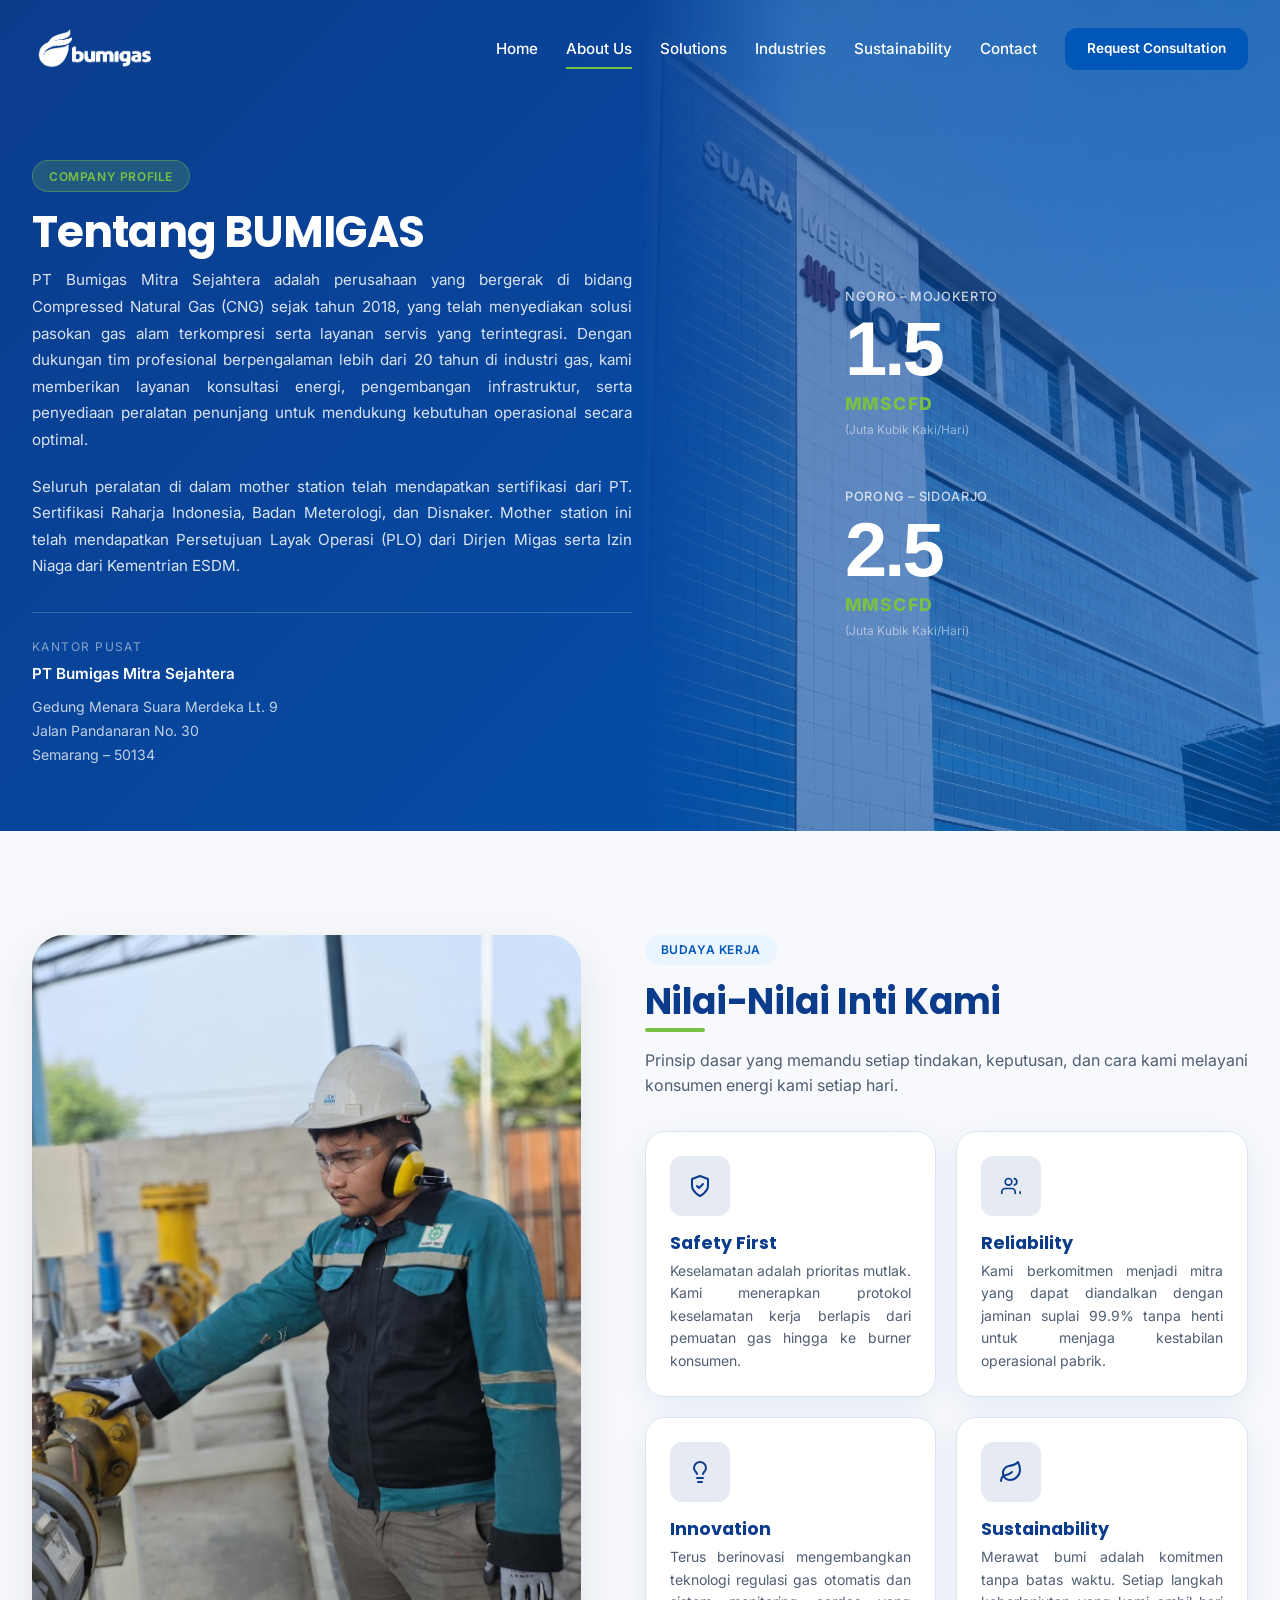
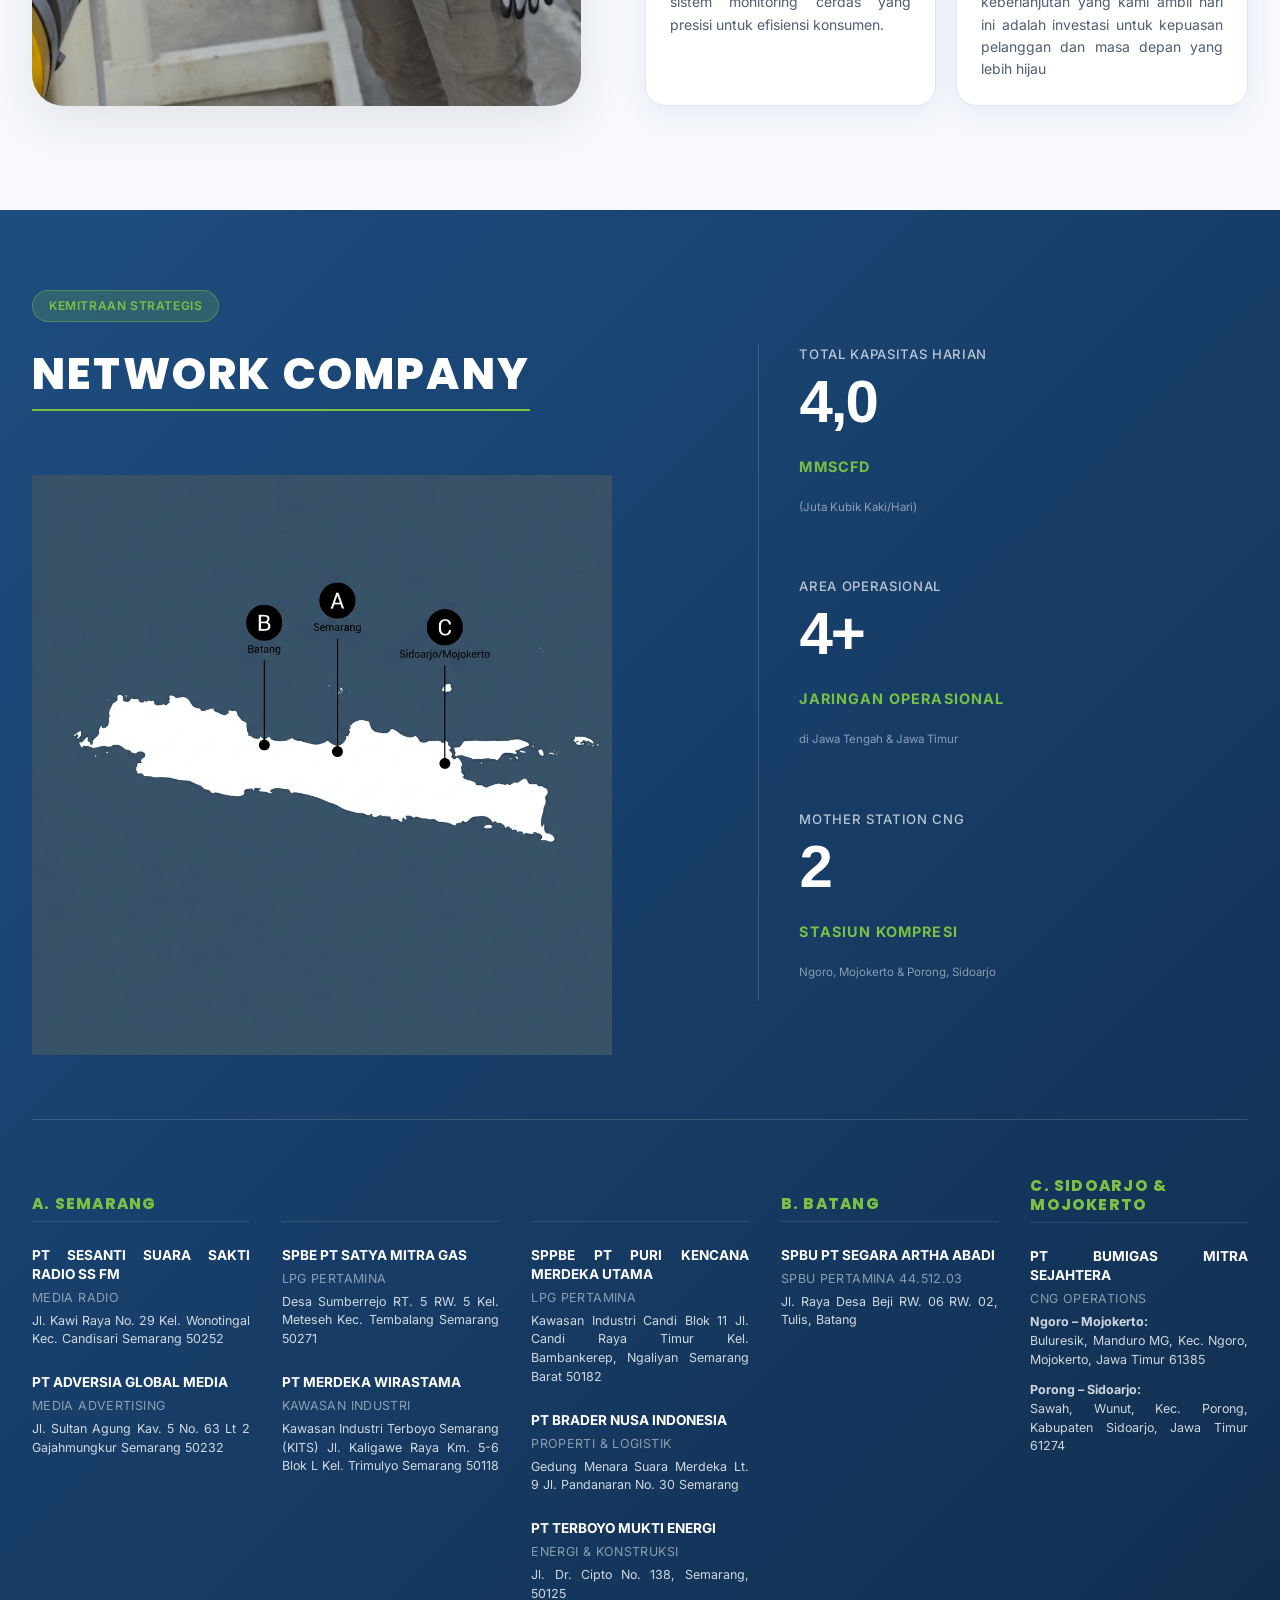
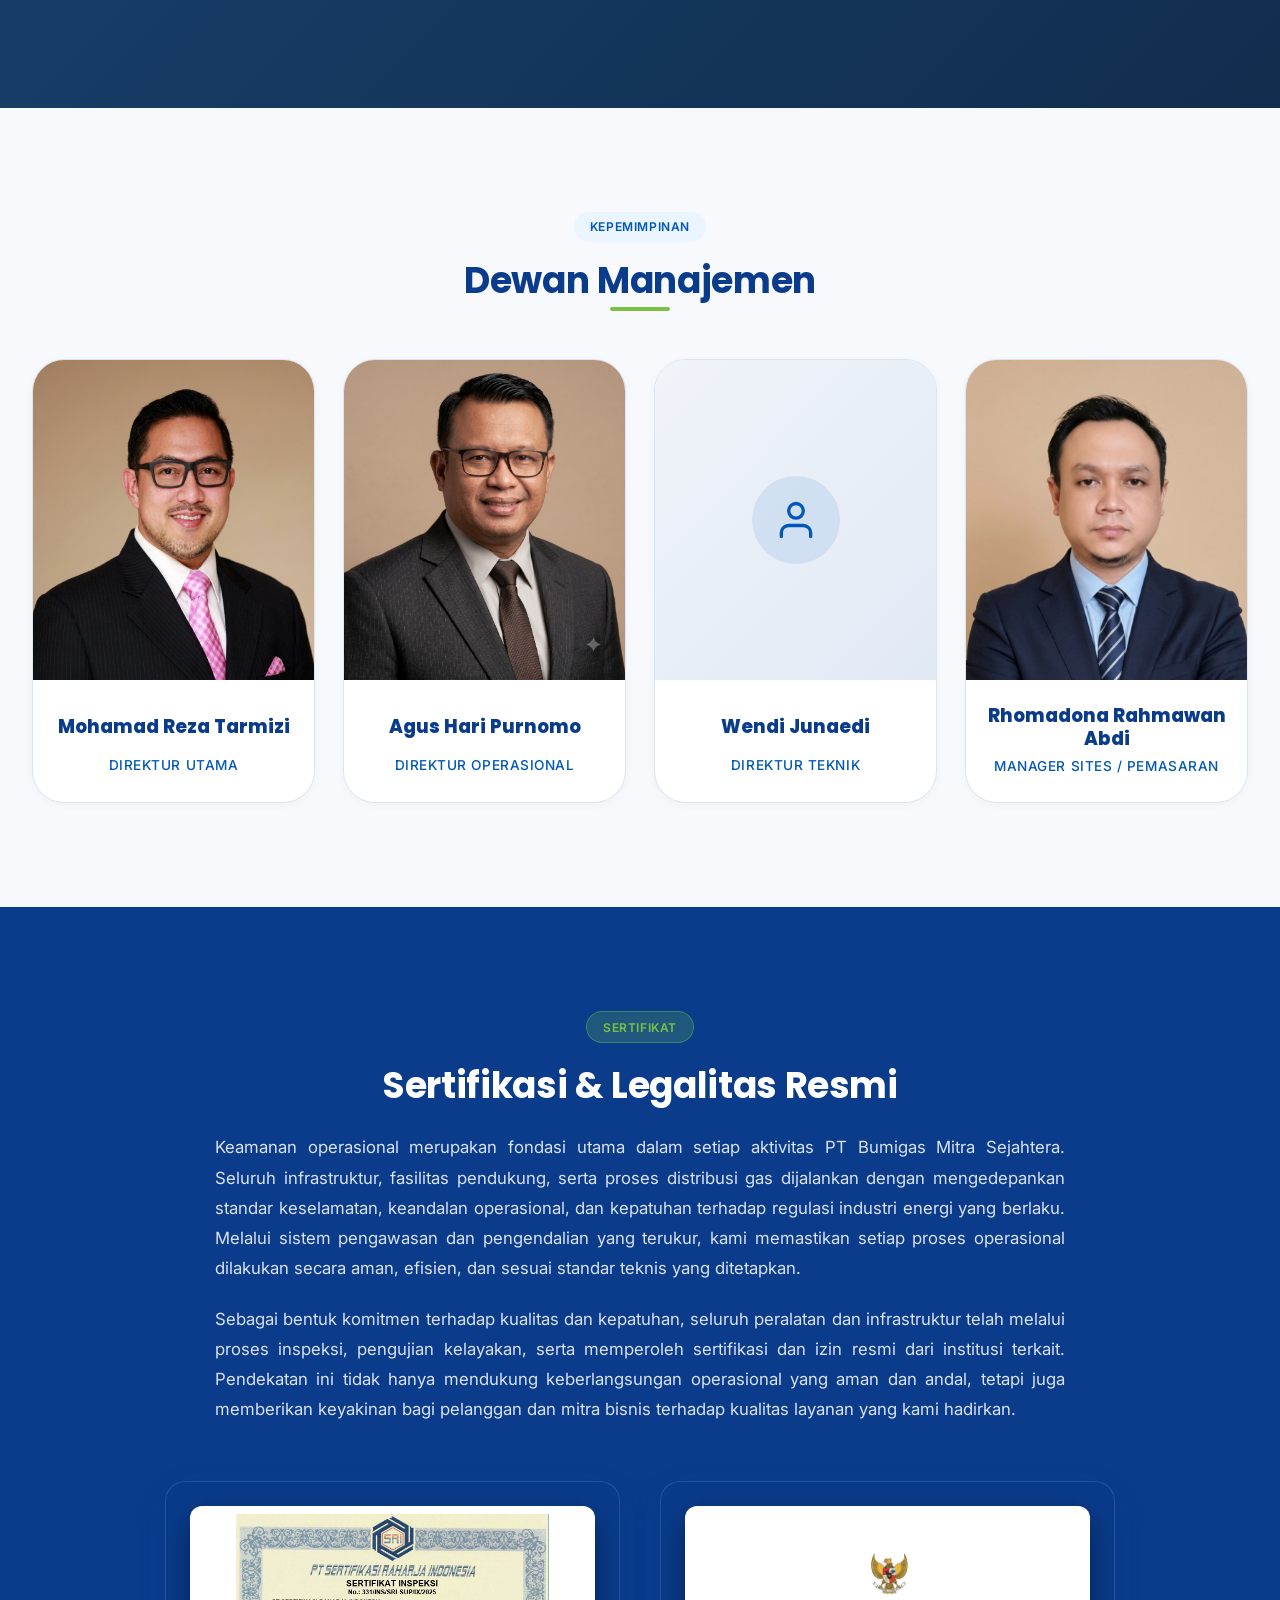
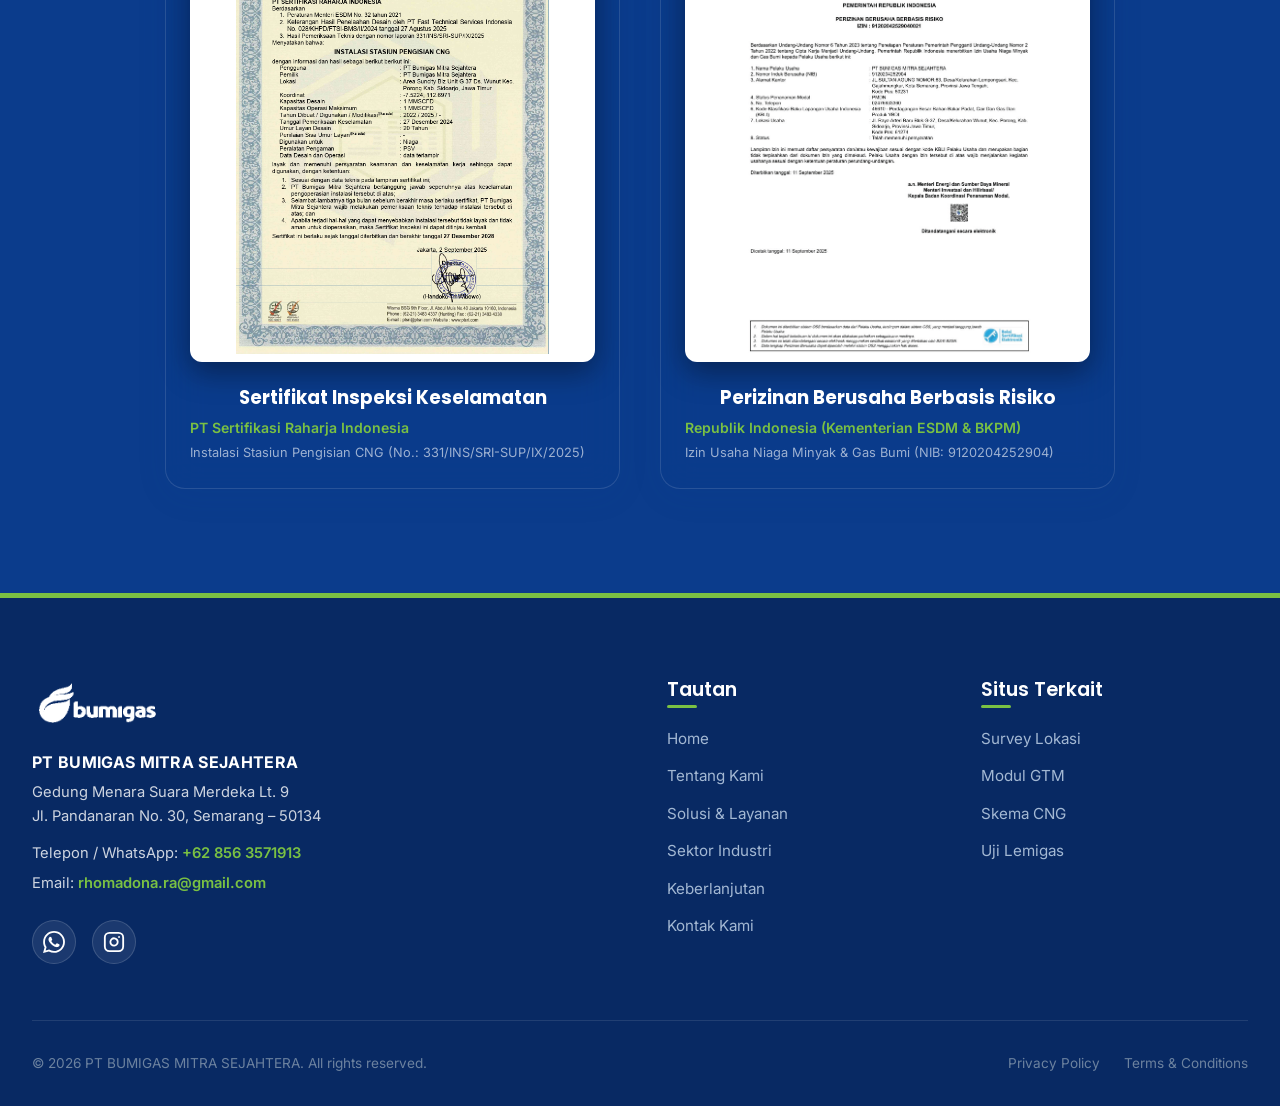
==== commit de279e0e: "update about.html" ====
--- a/about.html
+++ b/about.html
@@ -34,15 +34,15 @@
       right: 0;
       top: 0;
       height: 100%;
-      width: 45%;
+      width: 50%;
       background-image: url('assets/images/suara-merdeka-tower.png');
       background-size: cover;
-      background-position: center top;
-      opacity: 0.35;
+      background-position: center center;
+      opacity: 0.4;
       z-index: 1;
       pointer-events: none;
-      -webkit-mask-image: linear-gradient(to right, transparent 0%, rgba(0, 0, 0, 1) 35%);
-      mask-image: linear-gradient(to right, transparent 0%, rgba(0, 0, 0, 1) 35%);
+      -webkit-mask-image: linear-gradient(to right, transparent 0%, rgba(0, 0, 0, 1) 25%);
+      mask-image: linear-gradient(to right, transparent 0%, rgba(0, 0, 0, 1) 25%);
     }
 
     .about-hero-grid {
@@ -388,13 +388,14 @@
 
       </div>
     </div>
-  </section>  <!-- Section: Core Values / Budaya Kerja -->
+  </section> <!-- Section: Core Values / Budaya Kerja -->
   <section class="section-padding bg-light" id="core-values">
     <div class="container">
       <div class="about-grid">
         <!-- Left: Image -->
         <div class="about-image reveal-left">
-          <img src="assets/images/WhatsApp Image 2026-07-21 at 06.24.39 (2).jpeg" alt="Bumigas Budaya Kerja & Operations">
+          <img src="assets/images/WhatsApp Image 2026-07-21 at 06.24.39 (2).jpeg"
+            alt="Bumigas Budaya Kerja & Operations">
         </div>
 
         <!-- Right: Header & Core Values Cards -->
@@ -404,32 +405,67 @@
               <span class="badge" style="display: inline-block;">Budaya Kerja</span>
             </div>
             <h2 class="with-underline" style="display: block;">Nilai-Nilai Inti Kami</h2>
-            <p style="margin-top: 1.25rem;">Prinsip dasar yang memandu setiap tindakan, keputusan, dan cara kami melayani konsumen energi kami setiap hari.</p>
+            <p style="margin-top: 1.25rem;">Prinsip dasar yang memandu setiap tindakan, keputusan, dan cara kami
+              melayani konsumen energi kami setiap hari.</p>
           </div>
 
           <div style="display: grid; grid-template-columns: repeat(auto-fit, minmax(220px, 1fr)); gap: 1.25rem;">
             <div class="why-card glass-card hover-lift reveal delay-100" style="background:#fff; padding: 1.5rem;">
-              <div class="why-card-icon" style="background:rgba(11,60,140,0.1); color:var(--color-secondary); margin-bottom:1rem;"><svg width="24" height="24" viewBox="0 0 24 24" fill="none" stroke="currentColor" stroke-width="2" stroke-linecap="round" stroke-linejoin="round"><path d="M12 22s8-4 8-10V5l-8-3-8 3v7c0 6 8 10 8 10z"></path><path d="m9 12 2 2 4-4"></path></svg></div>
+              <div class="why-card-icon"
+                style="background:rgba(11,60,140,0.1); color:var(--color-secondary); margin-bottom:1rem;"><svg
+                  width="24" height="24" viewBox="0 0 24 24" fill="none" stroke="currentColor" stroke-width="2"
+                  stroke-linecap="round" stroke-linejoin="round">
+                  <path d="M12 22s8-4 8-10V5l-8-3-8 3v7c0 6 8 10 8 10z"></path>
+                  <path d="m9 12 2 2 4-4"></path>
+                </svg></div>
               <h3 style="font-size:1.1rem; margin-bottom:0.4rem;">Safety First</h3>
-              <p style="font-size:0.875rem; margin-bottom:0;">Keselamatan adalah prioritas mutlak. Kami menerapkan protokol keselamatan kerja berlapis dari pemuatan gas hingga ke burner konsumen.</p>
+              <p style="font-size:0.875rem; margin-bottom:0;">Keselamatan adalah prioritas mutlak. Kami menerapkan
+                protokol keselamatan kerja berlapis dari pemuatan gas hingga ke burner konsumen.</p>
             </div>
 
             <div class="why-card glass-card hover-lift reveal delay-200" style="background:#fff; padding: 1.5rem;">
-              <div class="why-card-icon" style="background:rgba(11,60,140,0.1); color:var(--color-secondary); margin-bottom:1rem;"><svg width="20" height="20" viewBox="0 0 24 24" fill="none" stroke="currentColor" stroke-width="2" stroke-linecap="round" stroke-linejoin="round"><path d="M17 21v-2a4 4 0 0 0-4-4H5a4 4 0 0 0-4 4v2"></path><circle cx="9" cy="7" r="4"></circle><path d="M23 21v-2a4 4 0 0 3-3.87"></path><path d="M16 3.13a4 4 0 0 1 0 7.75"></path></svg></div>
+              <div class="why-card-icon"
+                style="background:rgba(11,60,140,0.1); color:var(--color-secondary); margin-bottom:1rem;"><svg
+                  width="20" height="20" viewBox="0 0 24 24" fill="none" stroke="currentColor" stroke-width="2"
+                  stroke-linecap="round" stroke-linejoin="round">
+                  <path d="M17 21v-2a4 4 0 0 0-4-4H5a4 4 0 0 0-4 4v2"></path>
+                  <circle cx="9" cy="7" r="4"></circle>
+                  <path d="M23 21v-2a4 4 0 0 3-3.87"></path>
+                  <path d="M16 3.13a4 4 0 0 1 0 7.75"></path>
+                </svg></div>
               <h3 style="font-size:1.1rem; margin-bottom:0.4rem;">Reliability</h3>
-              <p style="font-size:0.875rem; margin-bottom:0;">Kami berkomitmen menjadi mitra yang dapat diandalkan dengan jaminan suplai 99.9% tanpa henti untuk menjaga kestabilan operasional pabrik.</p>
+              <p style="font-size:0.875rem; margin-bottom:0;">Kami berkomitmen menjadi mitra yang dapat diandalkan
+                dengan jaminan suplai 99.9% tanpa henti untuk menjaga kestabilan operasional pabrik.</p>
             </div>
 
             <div class="why-card glass-card hover-lift reveal delay-300" style="background:#fff; padding: 1.5rem;">
-              <div class="why-card-icon" style="background:rgba(11,60,140,0.1); color:var(--color-secondary); margin-bottom:1rem;"><svg width="24" height="24" viewBox="0 0 24 24" fill="none" stroke="currentColor" stroke-width="2" stroke-linecap="round" stroke-linejoin="round"><path d="M15 14c.2-1 .7-1.7 1.5-2.5 1-.9 1.5-2.2 1.5-3.5A6 6 0 0 0 6 8c0 1.3.5 2.6 1.5 3.5.8.8 1.3 1.5 1.5 2.5"></path><path d="M9 18h6"></path><path d="M10 22h4"></path></svg></div>
+              <div class="why-card-icon"
+                style="background:rgba(11,60,140,0.1); color:var(--color-secondary); margin-bottom:1rem;"><svg
+                  width="24" height="24" viewBox="0 0 24 24" fill="none" stroke="currentColor" stroke-width="2"
+                  stroke-linecap="round" stroke-linejoin="round">
+                  <path
+                    d="M15 14c.2-1 .7-1.7 1.5-2.5 1-.9 1.5-2.2 1.5-3.5A6 6 0 0 0 6 8c0 1.3.5 2.6 1.5 3.5.8.8 1.3 1.5 1.5 2.5">
+                  </path>
+                  <path d="M9 18h6"></path>
+                  <path d="M10 22h4"></path>
+                </svg></div>
               <h3 style="font-size:1.1rem; margin-bottom:0.4rem;">Innovation</h3>
-              <p style="font-size:0.875rem; margin-bottom:0;">Terus berinovasi mengembangkan teknologi regulasi gas otomatis dan sistem monitoring cerdas yang presisi untuk efisiensi konsumen.</p>
+              <p style="font-size:0.875rem; margin-bottom:0;">Terus berinovasi mengembangkan teknologi regulasi gas
+                otomatis dan sistem monitoring cerdas yang presisi untuk efisiensi konsumen.</p>
             </div>
 
             <div class="why-card glass-card hover-lift reveal delay-400" style="background:#fff; padding: 1.5rem;">
-              <div class="why-card-icon" style="background:rgba(11,60,140,0.1); color:var(--color-secondary); margin-bottom:1rem;"><svg width="24" height="24" viewBox="0 0 24 24" fill="none" stroke="currentColor" stroke-width="2" stroke-linecap="round" stroke-linejoin="round"><path d="M11 20A7 7 0 0 1 9.8 6.1C15.5 5 17 4.4 19 2c1 2 2 4.18 2 8 0 5.5-4.78 10-10 10Z"></path><path d="M2 21c0-3 1.85-5.36 5.08-6C9.5 14.52 12 13 13 12"></path></svg></div>
+              <div class="why-card-icon"
+                style="background:rgba(11,60,140,0.1); color:var(--color-secondary); margin-bottom:1rem;"><svg
+                  width="24" height="24" viewBox="0 0 24 24" fill="none" stroke="currentColor" stroke-width="2"
+                  stroke-linecap="round" stroke-linejoin="round">
+                  <path d="M11 20A7 7 0 0 1 9.8 6.1C15.5 5 17 4.4 19 2c1 2 2 4.18 2 8 0 5.5-4.78 10-10 10Z"></path>
+                  <path d="M2 21c0-3 1.85-5.36 5.08-6C9.5 14.52 12 13 13 12"></path>
+                </svg></div>
               <h3 style="font-size:1.1rem; margin-bottom:0.4rem;">Sustainability</h3>
-              <p style="font-size:0.875rem; margin-bottom:0;">Setiap solusi energi yang kami sediakan dirancang untuk meminimalkan dampak karbon demi masa depan Indonesia yang lebih hijau.</p>
+              <p style="font-size:0.875rem; margin-bottom:0;">Merawat bumi adalah komitmen tanpa batas waktu. Setiap
+                langkah keberlanjutan yang kami ambil hari ini adalah investasi untuk kepuasan pelanggan dan masa depan
+                yang lebih hijau</p>
             </div>
           </div>
         </div>
@@ -446,7 +482,8 @@
 
         <!-- Left: Title + Map -->
         <div class="reveal">
-          <span class="badge badge-accent" style="margin-bottom: 1.5rem; display: inline-block;">Kemitraan Strategis</span>
+          <span class="badge badge-accent" style="margin-bottom: 1.5rem; display: inline-block;">Kemitraan
+            Strategis</span>
           <h2
             style="color: #ffffff; font-size: 2.75rem; font-weight: 800; letter-spacing: 0.05em; text-transform: uppercase; margin-bottom: 2.5rem; border-bottom: 2px solid var(--color-accent); padding-bottom: 0.5rem; display: inline-block;">
             Network Company</h2>
@@ -616,53 +653,84 @@
         <h2 class="with-underline-center">Dewan Manajemen</h2>
       </div>
 
-      <div class="solutions-grid" style="grid-template-columns: repeat(auto-fit, minmax(220px, 1fr)); gap: 1.75rem; align-items: stretch;">
+      <div class="solutions-grid"
+        style="grid-template-columns: repeat(auto-fit, minmax(220px, 1fr)); gap: 1.75rem; align-items: stretch;">
         <!-- Member 1: Mohamad Reza Tarmizi -->
-        <div class="solution-card reveal delay-100" style="background:#fff; border-radius: var(--radius-xl); overflow:hidden; display:flex; flex-direction:column; justify-content:space-between; height:100%;">
+        <div class="solution-card reveal delay-100"
+          style="background:#fff; border-radius: var(--radius-xl); overflow:hidden; display:flex; flex-direction:column; justify-content:space-between; height:100%;">
           <div class="solution-img-wrapper" style="height:320px; background:#f4f7fa; flex-shrink:0;">
-            <img src="assets/images/leadership-reza-unified.png" alt="Mohamad Reza Tarmizi - Direktur Utama" style="width:100%; height:100%; object-fit:cover; object-position: top center;">
-          </div>
-          <div class="solution-info" style="padding: 1.5rem 1rem; text-align:center; flex-grow:1; display:flex; flex-direction:column; justify-content:center;">
-            <h3 style="font-size:1.15rem; margin-bottom:0.4rem; color:var(--color-secondary); font-weight:800; text-align:center; min-height:2.8rem; display:flex; align-items:center; justify-content:center; line-height:1.25;">Mohamad Reza Tarmizi</h3>
-            <p style="font-size:0.85rem; font-weight:500; color:var(--color-primary); margin-bottom:0; text-transform:uppercase; letter-spacing:0.04em; text-align:center;">
+            <img src="assets/images/leadership-reza-unified.png" alt="Mohamad Reza Tarmizi - Direktur Utama"
+              style="width:100%; height:100%; object-fit:cover; object-position: top center;">
+          </div>
+          <div class="solution-info"
+            style="padding: 1.5rem 1rem; text-align:center; flex-grow:1; display:flex; flex-direction:column; justify-content:center;">
+            <h3
+              style="font-size:1.15rem; margin-bottom:0.4rem; color:var(--color-secondary); font-weight:800; text-align:center; min-height:2.8rem; display:flex; align-items:center; justify-content:center; line-height:1.25;">
+              Mohamad Reza Tarmizi</h3>
+            <p
+              style="font-size:0.85rem; font-weight:500; color:var(--color-primary); margin-bottom:0; text-transform:uppercase; letter-spacing:0.04em; text-align:center;">
               Direktur Utama</p>
           </div>
         </div>
 
         <!-- Member 2: Agus Hari Purnomo -->
-        <div class="solution-card reveal delay-200" style="background:#fff; border-radius: var(--radius-xl); overflow:hidden; display:flex; flex-direction:column; justify-content:space-between; height:100%;">
+        <div class="solution-card reveal delay-200"
+          style="background:#fff; border-radius: var(--radius-xl); overflow:hidden; display:flex; flex-direction:column; justify-content:space-between; height:100%;">
           <div class="solution-img-wrapper" style="height:320px; background:#f4f7fa; flex-shrink:0;">
-            <img src="assets/images/leadership-agus-hd-clean.png" alt="Agus Hari Purnomo - Direktur Operasional" style="width:100%; height:100%; object-fit:cover; object-position: top center;">
-          </div>
-          <div class="solution-info" style="padding: 1.5rem 1rem; text-align:center; flex-grow:1; display:flex; flex-direction:column; justify-content:center;">
-            <h3 style="font-size:1.15rem; margin-bottom:0.4rem; color:var(--color-secondary); font-weight:800; text-align:center; min-height:2.8rem; display:flex; align-items:center; justify-content:center; line-height:1.25;">Agus Hari Purnomo</h3>
-            <p style="font-size:0.85rem; font-weight:500; color:var(--color-primary); margin-bottom:0; text-transform:uppercase; letter-spacing:0.04em; text-align:center;">
+            <img src="assets/images/leadership-agus-hd-clean.png" alt="Agus Hari Purnomo - Direktur Operasional"
+              style="width:100%; height:100%; object-fit:cover; object-position: top center;">
+          </div>
+          <div class="solution-info"
+            style="padding: 1.5rem 1rem; text-align:center; flex-grow:1; display:flex; flex-direction:column; justify-content:center;">
+            <h3
+              style="font-size:1.15rem; margin-bottom:0.4rem; color:var(--color-secondary); font-weight:800; text-align:center; min-height:2.8rem; display:flex; align-items:center; justify-content:center; line-height:1.25;">
+              Agus Hari Purnomo</h3>
+            <p
+              style="font-size:0.85rem; font-weight:500; color:var(--color-primary); margin-bottom:0; text-transform:uppercase; letter-spacing:0.04em; text-align:center;">
               Direktur Operasional</p>
           </div>
         </div>
 
         <!-- Member 3: Wendi Junaedi -->
-        <div class="solution-card reveal delay-300" style="background:#fff; border-radius: var(--radius-xl); overflow:hidden; display:flex; flex-direction:column; justify-content:space-between; height:100%;">
-          <div class="solution-img-wrapper" style="height:320px; background:linear-gradient(135deg, #f0f4f9 0%, #e1e9f5 100%); display:flex; align-items:center; justify-content:center; flex-shrink:0;">
-            <div style="width:88px; height:88px; border-radius:50%; background:rgba(0, 87, 184, 0.1); display:flex; align-items:center; justify-content:center; color:var(--color-primary);">
-              <svg width="44" height="44" viewBox="0 0 24 24" fill="none" stroke="currentColor" stroke-width="1.8" stroke-linecap="round" stroke-linejoin="round"><path d="M20 21v-2a4 4 0 0 0-4-4H8a4 4 0 0 0-4 4v2"></path><circle cx="12" cy="7" r="4"></circle></svg>
+        <div class="solution-card reveal delay-300"
+          style="background:#fff; border-radius: var(--radius-xl); overflow:hidden; display:flex; flex-direction:column; justify-content:space-between; height:100%;">
+          <div class="solution-img-wrapper"
+            style="height:320px; background:linear-gradient(135deg, #f0f4f9 0%, #e1e9f5 100%); display:flex; align-items:center; justify-content:center; flex-shrink:0;">
+            <div
+              style="width:88px; height:88px; border-radius:50%; background:rgba(0, 87, 184, 0.1); display:flex; align-items:center; justify-content:center; color:var(--color-primary);">
+              <svg width="44" height="44" viewBox="0 0 24 24" fill="none" stroke="currentColor" stroke-width="1.8"
+                stroke-linecap="round" stroke-linejoin="round">
+                <path d="M20 21v-2a4 4 0 0 0-4-4H8a4 4 0 0 0-4 4v2"></path>
+                <circle cx="12" cy="7" r="4"></circle>
+              </svg>
             </div>
           </div>
-          <div class="solution-info" style="padding: 1.5rem 1rem; text-align:center; flex-grow:1; display:flex; flex-direction:column; justify-content:center;">
-            <h3 style="font-size:1.15rem; margin-bottom:0.4rem; color:var(--color-secondary); font-weight:800; text-align:center; min-height:2.8rem; display:flex; align-items:center; justify-content:center; line-height:1.25;">Wendi Junaedi</h3>
-            <p style="font-size:0.85rem; font-weight:500; color:var(--color-primary); margin-bottom:0; text-transform:uppercase; letter-spacing:0.04em; text-align:center;">
+          <div class="solution-info"
+            style="padding: 1.5rem 1rem; text-align:center; flex-grow:1; display:flex; flex-direction:column; justify-content:center;">
+            <h3
+              style="font-size:1.15rem; margin-bottom:0.4rem; color:var(--color-secondary); font-weight:800; text-align:center; min-height:2.8rem; display:flex; align-items:center; justify-content:center; line-height:1.25;">
+              Wendi Junaedi</h3>
+            <p
+              style="font-size:0.85rem; font-weight:500; color:var(--color-primary); margin-bottom:0; text-transform:uppercase; letter-spacing:0.04em; text-align:center;">
               Direktur Teknik</p>
           </div>
         </div>
 
         <!-- Member 4: Rhomadona Rahmawan Abdi -->
-        <div class="solution-card reveal delay-400" style="background:#fff; border-radius: var(--radius-xl); overflow:hidden; display:flex; flex-direction:column; justify-content:space-between; height:100%;">
+        <div class="solution-card reveal delay-400"
+          style="background:#fff; border-radius: var(--radius-xl); overflow:hidden; display:flex; flex-direction:column; justify-content:space-between; height:100%;">
           <div class="solution-img-wrapper" style="height:320px; background:#f4f7fa; flex-shrink:0;">
-            <img src="assets/images/leadership-rhomadona-final.jpg" alt="Rhomadona Rahmawan Abdi - Manager Sites / Pemasaran" style="width:100%; height:100%; object-fit:cover; object-position: top center;">
-          </div>
-          <div class="solution-info" style="padding: 1.5rem 1rem; text-align:center; flex-grow:1; display:flex; flex-direction:column; justify-content:center;">
-            <h3 style="font-size:1.15rem; margin-bottom:0.4rem; color:var(--color-secondary); font-weight:800; text-align:center; min-height:2.8rem; display:flex; align-items:center; justify-content:center; line-height:1.25;">Rhomadona Rahmawan Abdi</h3>
-            <p style="font-size:0.85rem; font-weight:500; color:var(--color-primary); margin-bottom:0; text-transform:uppercase; letter-spacing:0.04em; text-align:center;">
+            <img src="assets/images/leadership-rhomadona-final.jpg"
+              alt="Rhomadona Rahmawan Abdi - Manager Sites / Pemasaran"
+              style="width:100%; height:100%; object-fit:cover; object-position: top center;">
+          </div>
+          <div class="solution-info"
+            style="padding: 1.5rem 1rem; text-align:center; flex-grow:1; display:flex; flex-direction:column; justify-content:center;">
+            <h3
+              style="font-size:1.15rem; margin-bottom:0.4rem; color:var(--color-secondary); font-weight:800; text-align:center; min-height:2.8rem; display:flex; align-items:center; justify-content:center; line-height:1.25;">
+              Rhomadona Rahmawan Abdi</h3>
+            <p
+              style="font-size:0.85rem; font-weight:500; color:var(--color-primary); margin-bottom:0; text-transform:uppercase; letter-spacing:0.04em; text-align:center;">
               Manager Sites / Pemasaran</p>
           </div>
         </div>
@@ -678,66 +746,102 @@
           <span class="badge badge-accent" style="display: inline-block;">Sertifikat</span>
         </div>
         <h2 style="color: #ffffff; margin-bottom: 1.5rem; display: block;">Sertifikasi & Legalitas Resmi</h2>
-        <p style="color: rgba(255, 255, 255, 0.85); font-size: 1.05rem; line-height: 1.8; margin-bottom: 1.25rem; text-align: justify;">
-          Keamanan operasional merupakan fondasi utama dalam setiap aktivitas PT Bumigas Mitra Sejahtera. Seluruh infrastruktur, fasilitas pendukung, serta proses distribusi gas dijalankan dengan mengedepankan standar keselamatan, keandalan operasional, dan kepatuhan terhadap regulasi industri energi yang berlaku. Melalui sistem pengawasan dan pengendalian yang terukur, kami memastikan setiap proses operasional dilakukan secara aman, efisien, dan sesuai standar teknis yang ditetapkan.
+        <p
+          style="color: rgba(255, 255, 255, 0.85); font-size: 1.05rem; line-height: 1.8; margin-bottom: 1.25rem; text-align: justify;">
+          Keamanan operasional merupakan fondasi utama dalam setiap aktivitas PT Bumigas Mitra Sejahtera. Seluruh
+          infrastruktur, fasilitas pendukung, serta proses distribusi gas dijalankan dengan mengedepankan standar
+          keselamatan, keandalan operasional, dan kepatuhan terhadap regulasi industri energi yang berlaku. Melalui
+          sistem pengawasan dan pengendalian yang terukur, kami memastikan setiap proses operasional dilakukan secara
+          aman, efisien, dan sesuai standar teknis yang ditetapkan.
         </p>
-        <p style="color: rgba(255, 255, 255, 0.85); font-size: 1.05rem; line-height: 1.8; margin: 0; text-align: justify;">
-          Sebagai bentuk komitmen terhadap kualitas dan kepatuhan, seluruh peralatan dan infrastruktur telah melalui proses inspeksi, pengujian kelayakan, serta memperoleh sertifikasi dan izin resmi dari institusi terkait. Pendekatan ini tidak hanya mendukung keberlangsungan operasional yang aman dan andal, tetapi juga memberikan keyakinan bagi pelanggan dan mitra bisnis terhadap kualitas layanan yang kami hadirkan.
+        <p
+          style="color: rgba(255, 255, 255, 0.85); font-size: 1.05rem; line-height: 1.8; margin: 0; text-align: justify;">
+          Sebagai bentuk komitmen terhadap kualitas dan kepatuhan, seluruh peralatan dan infrastruktur telah melalui
+          proses inspeksi, pengujian kelayakan, serta memperoleh sertifikasi dan izin resmi dari institusi terkait.
+          Pendekatan ini tidak hanya mendukung keberlangsungan operasional yang aman dan andal, tetapi juga memberikan
+          keyakinan bagi pelanggan dan mitra bisnis terhadap kualitas layanan yang kami hadirkan.
         </p>
       </div>
 
       <!-- Certificate Images Grid -->
-      <div style="display: grid; grid-template-columns: repeat(auto-fit, minmax(320px, 1fr)); gap: 2.5rem; max-width: 950px; margin: 0 auto;" class="reveal">
-        
+      <div
+        style="display: grid; grid-template-columns: repeat(auto-fit, minmax(320px, 1fr)); gap: 2.5rem; max-width: 950px; margin: 0 auto;"
+        class="reveal">
+
         <!-- Certificate Card 1 -->
-        <div class="glass-card-dark" style="padding: 1.5rem; border-radius: var(--radius-lg); text-align: center; border: 1px solid rgba(255,255,255,0.12);">
-          <div style="overflow: hidden; border-radius: var(--radius-md); background: #ffffff; padding: 0.5rem; margin-bottom: 1.5rem; box-shadow: 0 10px 30px rgba(0,0,0,0.4);">
-            <img src="assets/images/sertifikat-inspeksi.png" alt="Sertifikat Inspeksi Instalasi Stasiun Pengisian CNG" style="width: 100%; height: 440px; object-fit: contain; pointer-events: none; user-select: none;">
+        <div class="glass-card-dark"
+          style="padding: 1.5rem; border-radius: var(--radius-lg); text-align: center; border: 1px solid rgba(255,255,255,0.12);">
+          <div
+            style="overflow: hidden; border-radius: var(--radius-md); background: #ffffff; padding: 0.5rem; margin-bottom: 1.5rem; box-shadow: 0 10px 30px rgba(0,0,0,0.4);">
+            <img src="assets/images/sertifikat-inspeksi.png" alt="Sertifikat Inspeksi Instalasi Stasiun Pengisian CNG"
+              style="width: 100%; height: 440px; object-fit: contain; pointer-events: none; user-select: none;">
           </div>
           <h3 style="color: #ffffff; font-size: 1.15rem; margin-bottom: 0.5rem;">Sertifikat Inspeksi Keselamatan</h3>
-          <p style="color: var(--color-accent); font-size: 0.88rem; font-weight: 600; margin-bottom: 0.25rem;">PT Sertifikasi Raharja Indonesia</p>
-          <p style="color: rgba(255,255,255,0.6); font-size: 0.8rem; margin: 0;">Instalasi Stasiun Pengisian CNG (No.: 331/INS/SRI-SUP/IX/2025)</p>
+          <p style="color: var(--color-accent); font-size: 0.88rem; font-weight: 600; margin-bottom: 0.25rem;">PT
+            Sertifikasi Raharja Indonesia</p>
+          <p style="color: rgba(255,255,255,0.6); font-size: 0.8rem; margin: 0;">Instalasi Stasiun Pengisian CNG (No.:
+            331/INS/SRI-SUP/IX/2025)</p>
         </div>
 
         <!-- Certificate Card 2 -->
-        <div class="glass-card-dark" style="padding: 1.5rem; border-radius: var(--radius-lg); text-align: center; border: 1px solid rgba(255,255,255,0.12);">
-          <div style="overflow: hidden; border-radius: var(--radius-md); background: #ffffff; padding: 0.5rem; margin-bottom: 1.5rem; box-shadow: 0 10px 30px rgba(0,0,0,0.4);">
-            <img src="assets/images/perizinan-berusaha.png" alt="Perizinan Berusaha Berbasis Risiko NIB 9120204252904" style="width: 100%; height: 440px; object-fit: contain; pointer-events: none; user-select: none;">
+        <div class="glass-card-dark"
+          style="padding: 1.5rem; border-radius: var(--radius-lg); text-align: center; border: 1px solid rgba(255,255,255,0.12);">
+          <div
+            style="overflow: hidden; border-radius: var(--radius-md); background: #ffffff; padding: 0.5rem; margin-bottom: 1.5rem; box-shadow: 0 10px 30px rgba(0,0,0,0.4);">
+            <img src="assets/images/perizinan-berusaha.png" alt="Perizinan Berusaha Berbasis Risiko NIB 9120204252904"
+              style="width: 100%; height: 440px; object-fit: contain; pointer-events: none; user-select: none;">
           </div>
           <h3 style="color: #ffffff; font-size: 1.15rem; margin-bottom: 0.5rem;">Perizinan Berusaha Berbasis Risiko</h3>
-          <p style="color: var(--color-accent); font-size: 0.88rem; font-weight: 600; margin-bottom: 0.25rem;">Republik Indonesia (Kementerian ESDM & BKPM)</p>
-          <p style="color: rgba(255,255,255,0.6); font-size: 0.8rem; margin: 0;">Izin Usaha Niaga Minyak & Gas Bumi (NIB: 9120204252904)</p>
+          <p style="color: var(--color-accent); font-size: 0.88rem; font-weight: 600; margin-bottom: 0.25rem;">Republik
+            Indonesia (Kementerian ESDM & BKPM)</p>
+          <p style="color: rgba(255,255,255,0.6); font-size: 0.8rem; margin: 0;">Izin Usaha Niaga Minyak & Gas Bumi
+            (NIB: 9120204252904)</p>
         </div>
 
       </div>
     </div>
   </section>
 
-    <!-- Footer -->
+  <!-- Footer -->
   <footer class="footer">
     <div class="container">
       <div class="footer-grid">
         <div class="footer-brand">
-          <img src="assets/images/logo-white.png" alt="PT BUMIGAS MITRA SEJAHTERA Logo" class="logo" style="height: 52px; margin-bottom: 1.25rem;">
-          
-          <p style="margin-bottom: 0.4rem; color: #ffffff; font-weight: 700; font-size: 1rem; letter-spacing: 0.02em;">PT BUMIGAS MITRA SEJAHTERA</p>
+          <img src="assets/images/logo-white.png" alt="PT BUMIGAS MITRA SEJAHTERA Logo" class="logo"
+            style="height: 52px; margin-bottom: 1.25rem;">
+
+          <p style="margin-bottom: 0.4rem; color: #ffffff; font-weight: 700; font-size: 1rem; letter-spacing: 0.02em;">
+            PT BUMIGAS MITRA SEJAHTERA</p>
           <p style="margin-bottom: 0.85rem; color: rgba(255, 255, 255, 0.8); font-size: 0.92rem; line-height: 1.6;">
             Gedung Menara Suara Merdeka Lt. 9<br>
             Jl. Pandanaran No. 30, Semarang &ndash; 50134
           </p>
           <p style="margin-bottom: 0.4rem; color: rgba(255, 255, 255, 0.8); font-size: 0.92rem;">
-            Telepon / WhatsApp: <a href="https://wa.me/628563571913" target="_blank" style="color: var(--color-accent); font-weight: 600;">+62 856 3571913</a>
+            Telepon / WhatsApp: <a href="https://wa.me/628563571913" target="_blank"
+              style="color: var(--color-accent); font-weight: 600;">+62 856 3571913</a>
           </p>
           <p style="margin-bottom: 1.5rem; color: rgba(255, 255, 255, 0.8); font-size: 0.92rem;">
-            Email: <a href="mailto:rhomadona.ra@gmail.com" style="color: var(--color-accent); font-weight: 600;">rhomadona.ra@gmail.com</a>
+            Email: <a href="mailto:rhomadona.ra@gmail.com"
+              style="color: var(--color-accent); font-weight: 600;">rhomadona.ra@gmail.com</a>
           </p>
 
           <div class="social-links" style="display: flex; gap: 1rem; align-items: center; margin-top: 1rem;">
-            <a href="https://wa.me/628563571913" target="_blank" class="social-icon" aria-label="WhatsApp" title="WhatsApp (+62 856 3571913)">
-              <svg width="22" height="22" viewBox="0 0 24 24" fill="currentColor" style="display:inline-block; vertical-align:middle;"><path d="M.057 24l1.687-6.163c-1.041-1.804-1.588-3.849-1.587-5.946.003-6.556 5.338-11.891 11.893-11.891 3.181.001 6.167 1.24 8.413 3.488 2.245 2.248 3.481 5.236 3.48 8.414-.003 6.557-5.338 11.892-11.893 11.892-1.99-.001-3.951-.5-5.688-1.448l-6.205 1.654zm6.597-3.807c1.676.995 3.276 1.591 5.392 1.592 5.448 0 9.886-4.434 9.889-9.885.002-5.462-4.415-9.89-9.881-9.892-5.452 0-9.887 4.434-9.889 9.884-.001 2.225.651 3.891 1.746 5.634l-.999 3.648 3.742-.981zm11.387-5.464c-.074-.124-.272-.198-.57-.347-.297-.149-1.758-.868-2.031-.967-.272-.099-.47-.149-.669.149-.198.297-.768.967-.941 1.165-.173.198-.347.223-.644.074-.297-.149-1.255-.462-2.39-1.475-.883-.788-1.48-1.761-1.653-2.059-.173-.297-.018-.458.13-.606.134-.133.297-.347.446-.521.151-.172.2-.296.3-.495.099-.198.05-.372-.025-.521-.075-.148-.669-1.611-.916-2.206-.242-.579-.487-.501-.669-.51l-.57-.01c-.198 0-.52.074-.792.372s-1.04 1.016-1.04 2.479 1.065 2.876 1.213 3.074c.149.198 2.095 3.2 5.076 4.487.709.306 1.263.489 1.694.626.712.226 1.36.194 1.872.118.571-.085 1.758-.719 2.006-1.413.248-.695.248-1.29.173-1.414z"/></svg>
+            <a href="https://wa.me/628563571913" target="_blank" class="social-icon" aria-label="WhatsApp"
+              title="WhatsApp (+62 856 3571913)">
+              <svg width="22" height="22" viewBox="0 0 24 24" fill="currentColor"
+                style="display:inline-block; vertical-align:middle;">
+                <path
+                  d="M.057 24l1.687-6.163c-1.041-1.804-1.588-3.849-1.587-5.946.003-6.556 5.338-11.891 11.893-11.891 3.181.001 6.167 1.24 8.413 3.488 2.245 2.248 3.481 5.236 3.48 8.414-.003 6.557-5.338 11.892-11.893 11.892-1.99-.001-3.951-.5-5.688-1.448l-6.205 1.654zm6.597-3.807c1.676.995 3.276 1.591 5.392 1.592 5.448 0 9.886-4.434 9.889-9.885.002-5.462-4.415-9.89-9.881-9.892-5.452 0-9.887 4.434-9.889 9.884-.001 2.225.651 3.891 1.746 5.634l-.999 3.648 3.742-.981zm11.387-5.464c-.074-.124-.272-.198-.57-.347-.297-.149-1.758-.868-2.031-.967-.272-.099-.47-.149-.669.149-.198.297-.768.967-.941 1.165-.173.198-.347.223-.644.074-.297-.149-1.255-.462-2.39-1.475-.883-.788-1.48-1.761-1.653-2.059-.173-.297-.018-.458.13-.606.134-.133.297-.347.446-.521.151-.172.2-.296.3-.495.099-.198.05-.372-.025-.521-.075-.148-.669-1.611-.916-2.206-.242-.579-.487-.501-.669-.51l-.57-.01c-.198 0-.52.074-.792.372s-1.04 1.016-1.04 2.479 1.065 2.876 1.213 3.074c.149.198 2.095 3.2 5.076 4.487.709.306 1.263.489 1.694.626.712.226 1.36.194 1.872.118.571-.085 1.758-.719 2.006-1.413.248-.695.248-1.29.173-1.414z" />
+              </svg>
             </a>
-            <a href="https://www.instagram.com/bumigas.id/" target="_blank" class="social-icon" aria-label="Instagram" title="Instagram (@bumigas.id)">
-              <svg width="22" height="22" viewBox="0 0 24 24" fill="none" stroke="currentColor" stroke-width="2" stroke-linecap="round" stroke-linejoin="round"><rect x="2" y="2" width="20" height="20" rx="5" ry="5"></rect><path d="M16 11.37A4 4 0 1 1 12.63 8 4 4 0 0 1 16 11.37z"></path><line x1="17.5" y1="6.5" x2="17.51" y2="6.5"></line></svg>
+            <a href="https://www.instagram.com/bumigas.id/" target="_blank" class="social-icon" aria-label="Instagram"
+              title="Instagram (@bumigas.id)">
+              <svg width="22" height="22" viewBox="0 0 24 24" fill="none" stroke="currentColor" stroke-width="2"
+                stroke-linecap="round" stroke-linejoin="round">
+                <rect x="2" y="2" width="20" height="20" rx="5" ry="5"></rect>
+                <path d="M16 11.37A4 4 0 1 1 12.63 8 4 4 0 0 1 16 11.37z"></path>
+                <line x1="17.5" y1="6.5" x2="17.51" y2="6.5"></line>
+              </svg>
             </a>
           </div>
         </div>
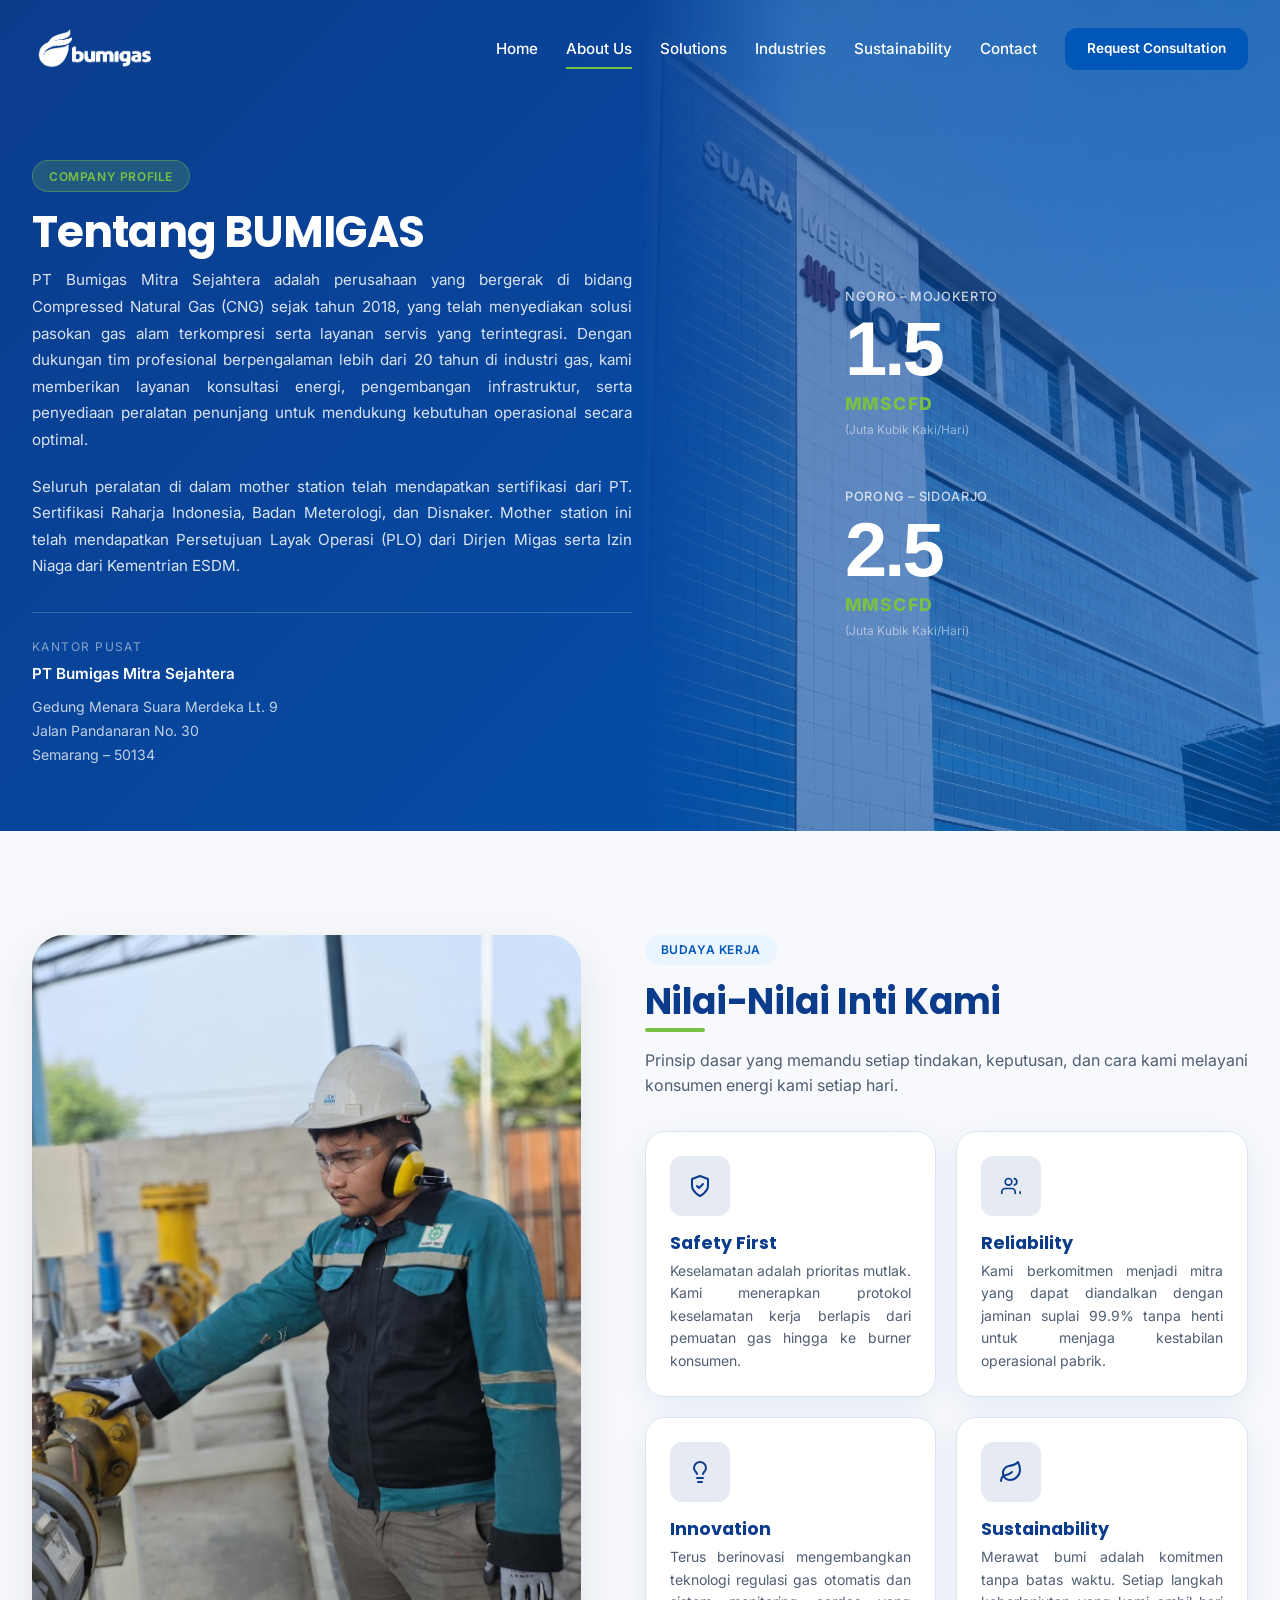
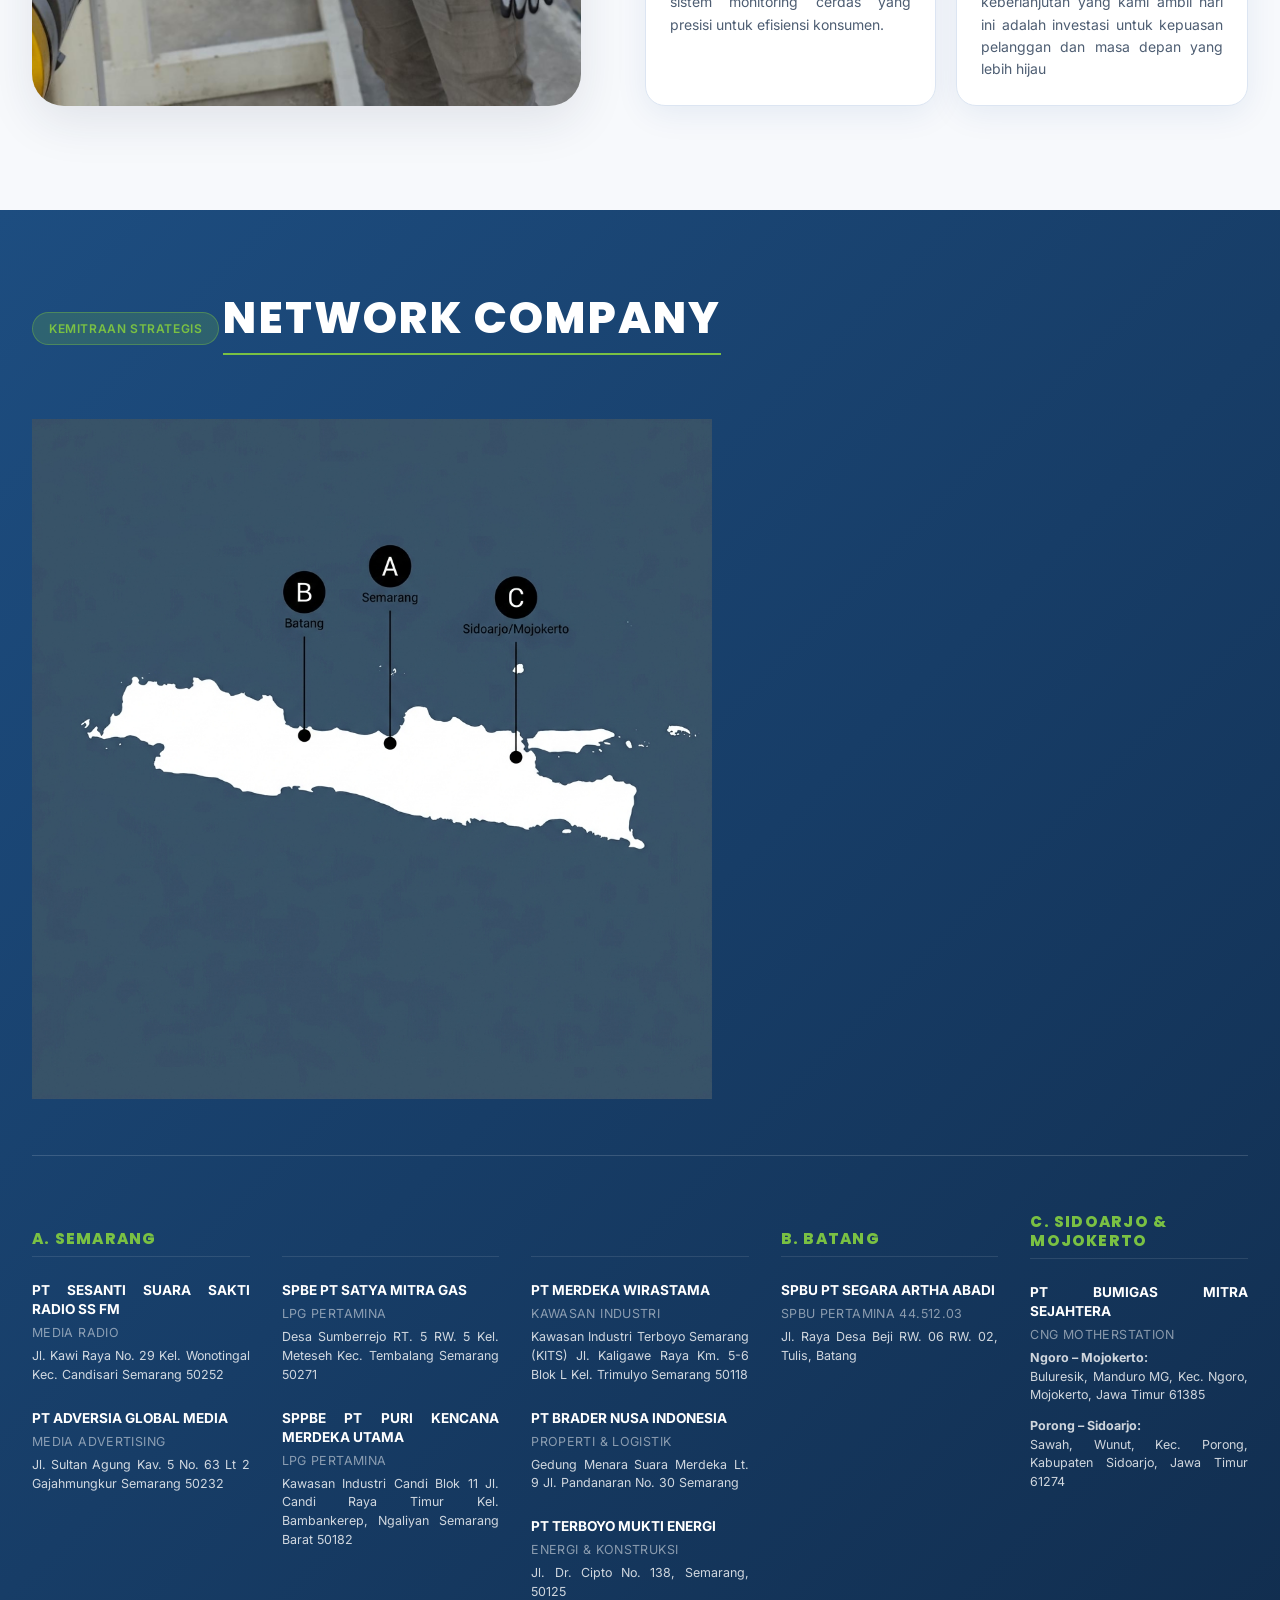
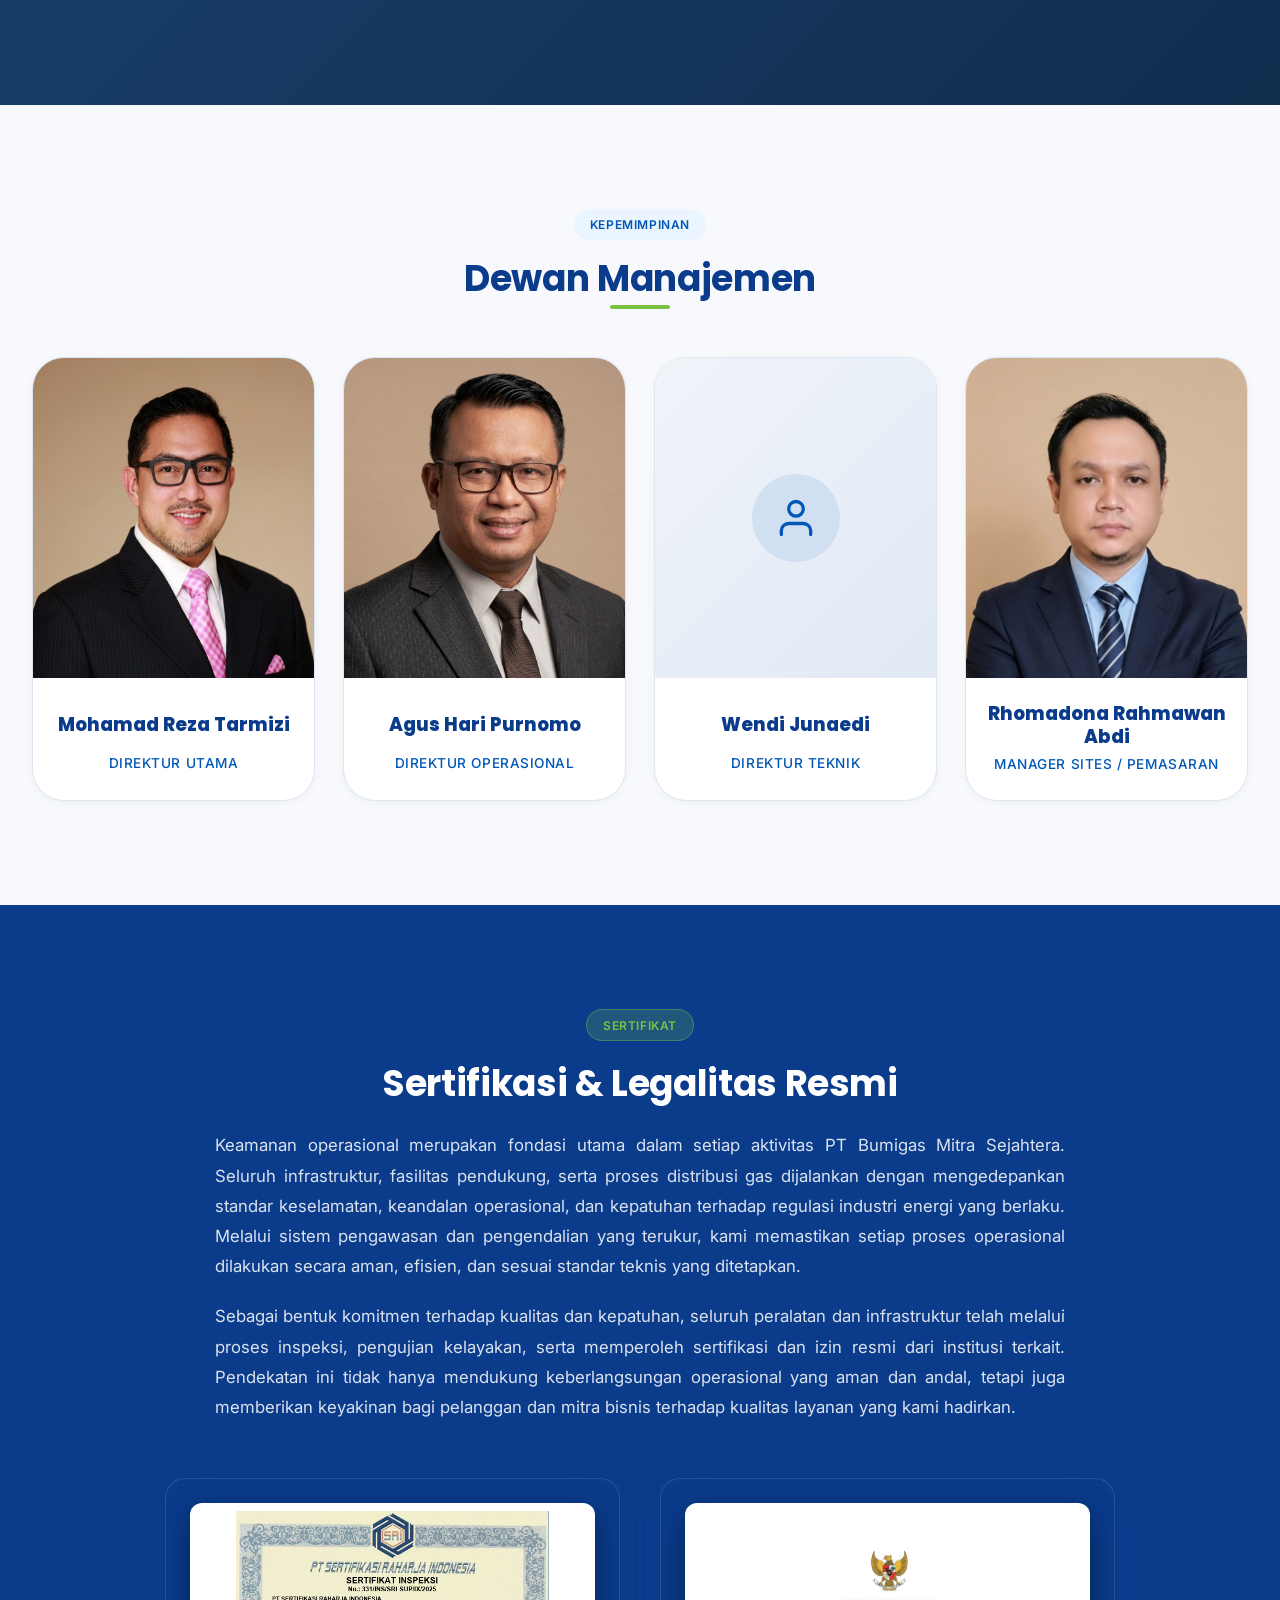
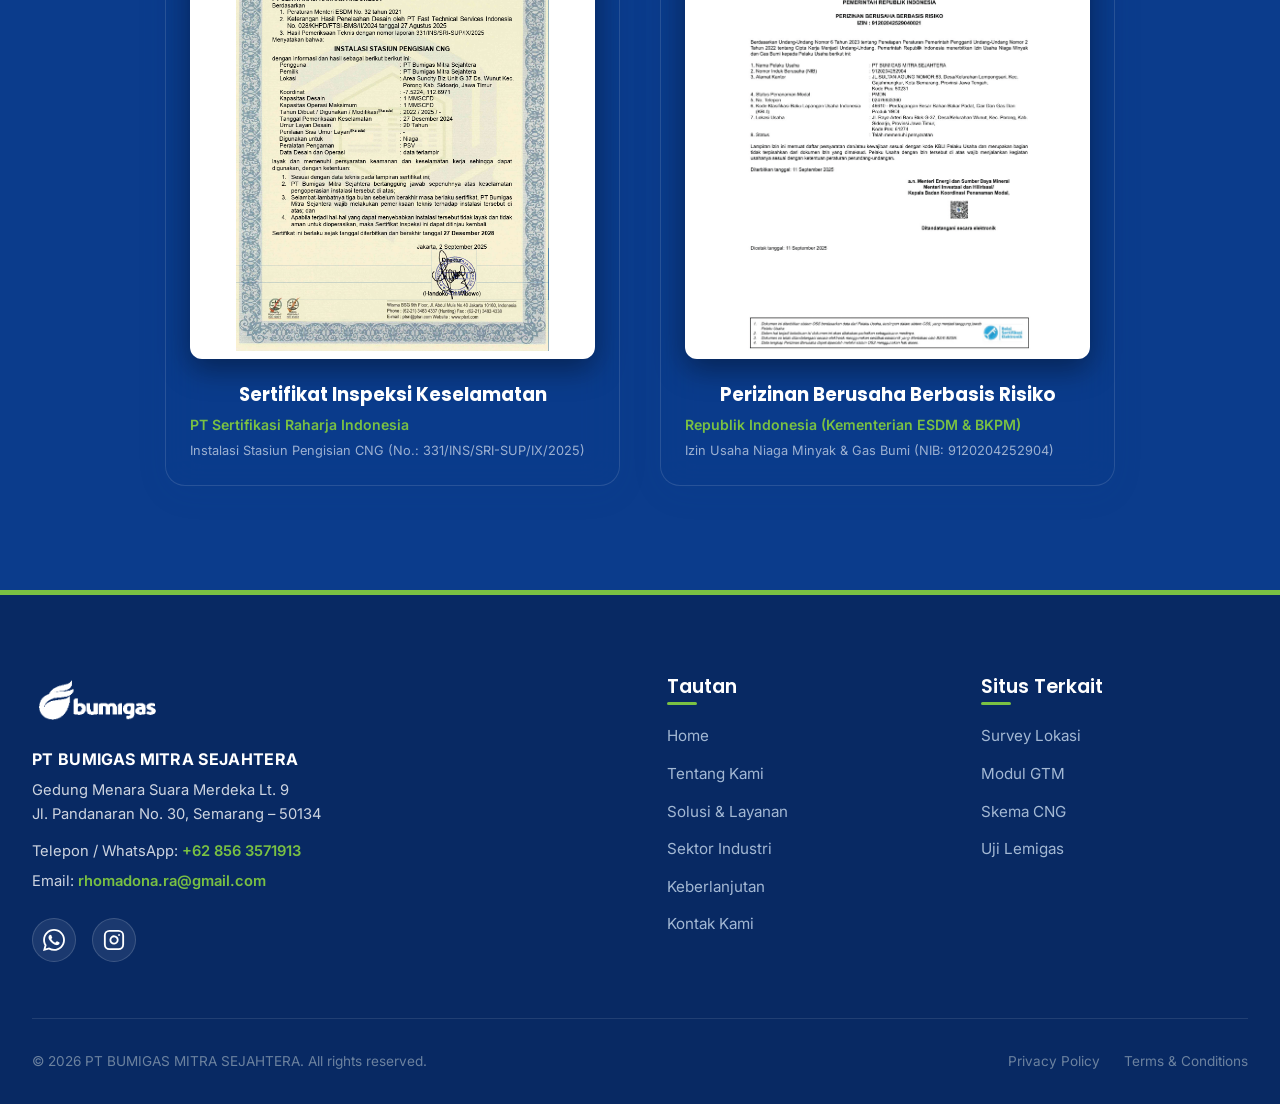
==== commit 55986def: "add photos and changs in about" ====
--- a/about.html
+++ b/about.html
@@ -206,20 +206,8 @@
     }
 
     .network-grid {
-      display: grid;
-      grid-template-columns: 1.15fr 0.85fr;
-      gap: 4rem;
-      align-items: center;
-      margin-bottom: 4rem;
-    }
-
-    .network-stats {
-      display: flex;
-      flex-direction: column;
-      gap: 2.5rem;
-      justify-content: center;
-      padding-left: 2.5rem;
-      border-left: 1px solid rgba(255, 255, 255, 0.15);
+      display: block;
+      margin-bottom: 3.5rem;
     }
 
     .network-directory {
@@ -273,18 +261,7 @@
 
     @media (max-width: 1024px) {
       .network-grid {
-        grid-template-columns: 1fr !important;
-        gap: 3rem !important;
-      }
-
-      .network-stats {
-        flex-direction: row !important;
-        flex-wrap: wrap !important;
-        gap: 3.5rem !important;
-        padding-left: 0 !important;
-        border-left: none !important;
-        border-top: 1px solid rgba(255, 255, 255, 0.15) !important;
-        padding-top: 2.5rem !important;
+        margin-bottom: 3rem !important;
       }
 
       .network-directory {
@@ -294,11 +271,6 @@
     }
 
     @media (max-width: 576px) {
-      .network-stats {
-        flex-direction: column !important;
-        gap: 2rem !important;
-      }
-
       .network-directory {
         grid-template-columns: 1fr !important;
         gap: 2rem !important;
@@ -477,10 +449,8 @@
   <section class="section-padding" id="network-company">
     <div class="container">
 
-      <!-- Top Row: Title & Stats Map Grid -->
+      <!-- Top Row: Title & Map -->
       <div class="network-grid">
-
-        <!-- Left: Title + Map -->
         <div class="reveal">
           <span class="badge badge-accent" style="margin-bottom: 1.5rem; display: inline-block;">Kemitraan
             Strategis</span>
@@ -489,58 +459,11 @@
             Network Company</h2>
 
           <!-- Map Image Container (No Box) -->
-          <div style="max-width: 580px; margin-top: 1.5rem;">
+          <div style="max-width: 680px; margin-top: 1.5rem;">
             <img src="assets/images/java-network-map.png" alt="Peta Operasional BUMIGAS"
               style="width: 100%; height: auto; display: block;">
           </div>
         </div>
-
-        <!-- Right: Stats Panel -->
-        <div class="network-stats reveal">
-          <!-- Stat 1 -->
-          <div>
-            <p
-              style="font-size: 0.82rem; color: rgba(255, 255, 255, 0.7); margin-bottom: 0.25rem; font-weight: 500; text-transform: uppercase; letter-spacing: 0.05em;">
-              Total Kapasitas Harian</p>
-            <p
-              style="font-size: 3.75rem; font-weight: 900; color: #ffffff; line-height: 1.1; font-family: 'Outfit', sans-serif; letter-spacing: -2px;">
-              4,0</p>
-            <p
-              style="font-size: 0.9rem; font-weight: 700; color: var(--color-accent); letter-spacing: 0.08em; margin-top: 0.1rem; text-transform: uppercase;">
-              MMSCFD</p>
-            <p style="font-size: 0.72rem; color: rgba(255, 255, 255, 0.5); margin-top: 0.05rem;">(Juta Kubik Kaki/Hari)
-            </p>
-          </div>
-          <!-- Stat 2 -->
-          <div>
-            <p
-              style="font-size: 0.82rem; color: rgba(255, 255, 255, 0.7); margin-bottom: 0.25rem; font-weight: 500; text-transform: uppercase; letter-spacing: 0.05em;">
-              Area Operasional</p>
-            <p
-              style="font-size: 3.75rem; font-weight: 900; color: #ffffff; line-height: 1.1; font-family: 'Outfit', sans-serif; letter-spacing: -2px;">
-              4+</p>
-            <p
-              style="font-size: 0.9rem; font-weight: 700; color: var(--color-accent); letter-spacing: 0.08em; margin-top: 0.1rem; text-transform: uppercase;">
-              Jaringan Operasional</p>
-            <p style="font-size: 0.72rem; color: rgba(255, 255, 255, 0.5); margin-top: 0.05rem;">di Jawa Tengah & Jawa
-              Timur</p>
-          </div>
-          <!-- Stat 3 -->
-          <div>
-            <p
-              style="font-size: 0.82rem; color: rgba(255, 255, 255, 0.7); margin-bottom: 0.25rem; font-weight: 500; text-transform: uppercase; letter-spacing: 0.05em;">
-              Mother Station CNG</p>
-            <p
-              style="font-size: 3.75rem; font-weight: 900; color: #ffffff; line-height: 1.1; font-family: 'Outfit', sans-serif; letter-spacing: -2px;">
-              2</p>
-            <p
-              style="font-size: 0.9rem; font-weight: 700; color: var(--color-accent); letter-spacing: 0.08em; margin-top: 0.1rem; text-transform: uppercase;">
-              Stasiun Kompresi</p>
-            <p style="font-size: 0.72rem; color: rgba(255, 255, 255, 0.5); margin-top: 0.05rem;">Ngoro, Mojokerto &
-              Porong, Sidoarjo</p>
-          </div>
-        </div>
-
       </div>
 
       <!-- Bottom Directory: 5 Column Directory -->
@@ -576,10 +499,10 @@
           </div>
 
           <div class="directory-item">
-            <p class="item-title">PT MERDEKA WIRASTAMA</p>
-            <p class="item-tag">Kawasan Industri</p>
-            <p class="item-address">Kawasan Industri Terboyo Semarang (KITS) Jl. Kaligawe Raya Km. 5-6 Blok L Kel.
-              Trimulyo Semarang 50118</p>
+            <p class="item-title">SPPBE PT PURI KENCANA MERDEKA UTAMA</p>
+            <p class="item-tag">LPG Pertamina</p>
+            <p class="item-address">Kawasan Industri Candi Blok 11 Jl. Candi Raya Timur Kel. Bambankerep, Ngaliyan
+              Semarang Barat 50182</p>
           </div>
         </div>
 
@@ -590,10 +513,10 @@
             A. Semarang</h3>
 
           <div class="directory-item">
-            <p class="item-title">SPPBE PT PURI KENCANA MERDEKA UTAMA</p>
-            <p class="item-tag">LPG Pertamina</p>
-            <p class="item-address">Kawasan Industri Candi Blok 11 Jl. Candi Raya Timur Kel. Bambankerep, Ngaliyan
-              Semarang Barat 50182</p>
+            <p class="item-title">PT MERDEKA WIRASTAMA</p>
+            <p class="item-tag">Kawasan Industri</p>
+            <p class="item-address">Kawasan Industri Terboyo Semarang (KITS) Jl. Kaligawe Raya Km. 5-6 Blok L Kel.
+              Trimulyo Semarang 50118</p>
           </div>
 
           <div class="directory-item">
@@ -626,7 +549,7 @@
 
           <div class="directory-item">
             <p class="item-title">PT BUMIGAS MITRA SEJAHTERA</p>
-            <p class="item-tag">CNG Operations</p>
+            <p class="item-tag">CNG Motherstation</p>
 
             <p class="item-address" style="margin-bottom: 0.75rem;">
               <strong>Ngoro – Mojokerto:</strong><br>
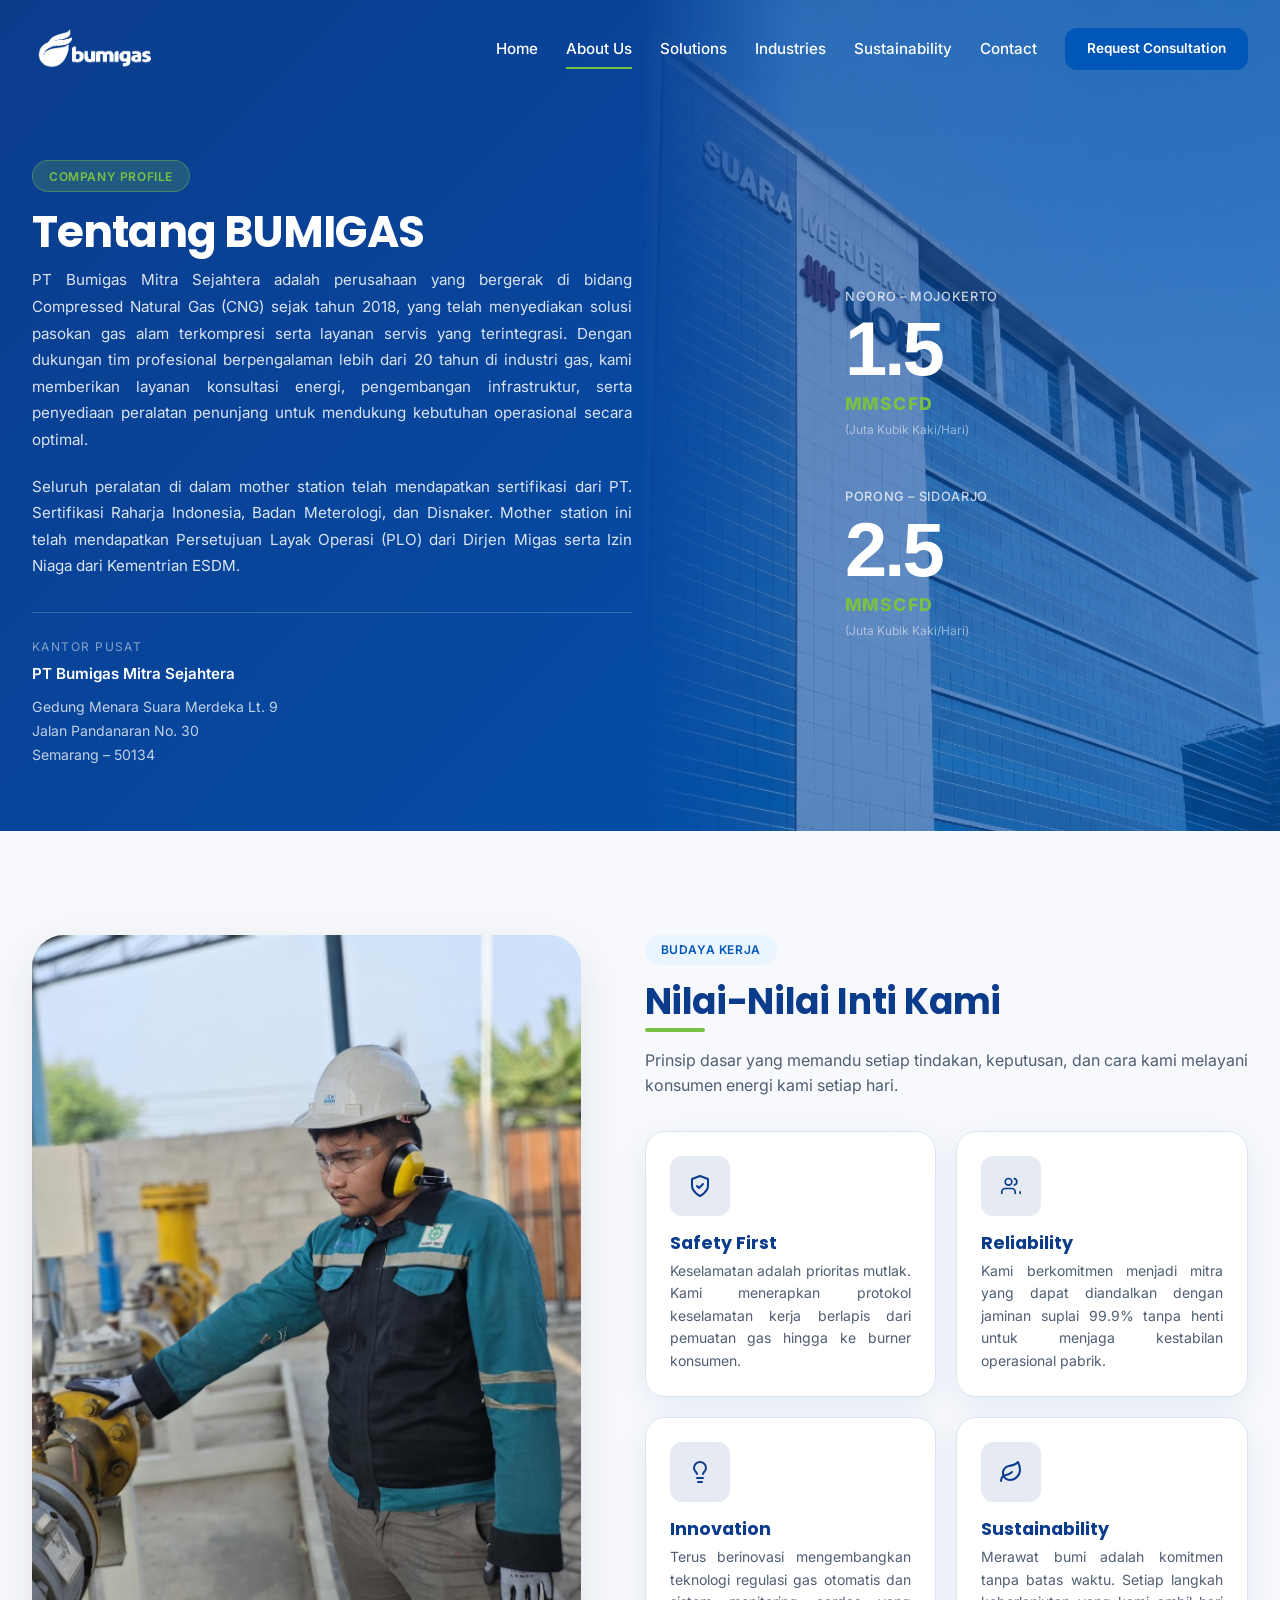
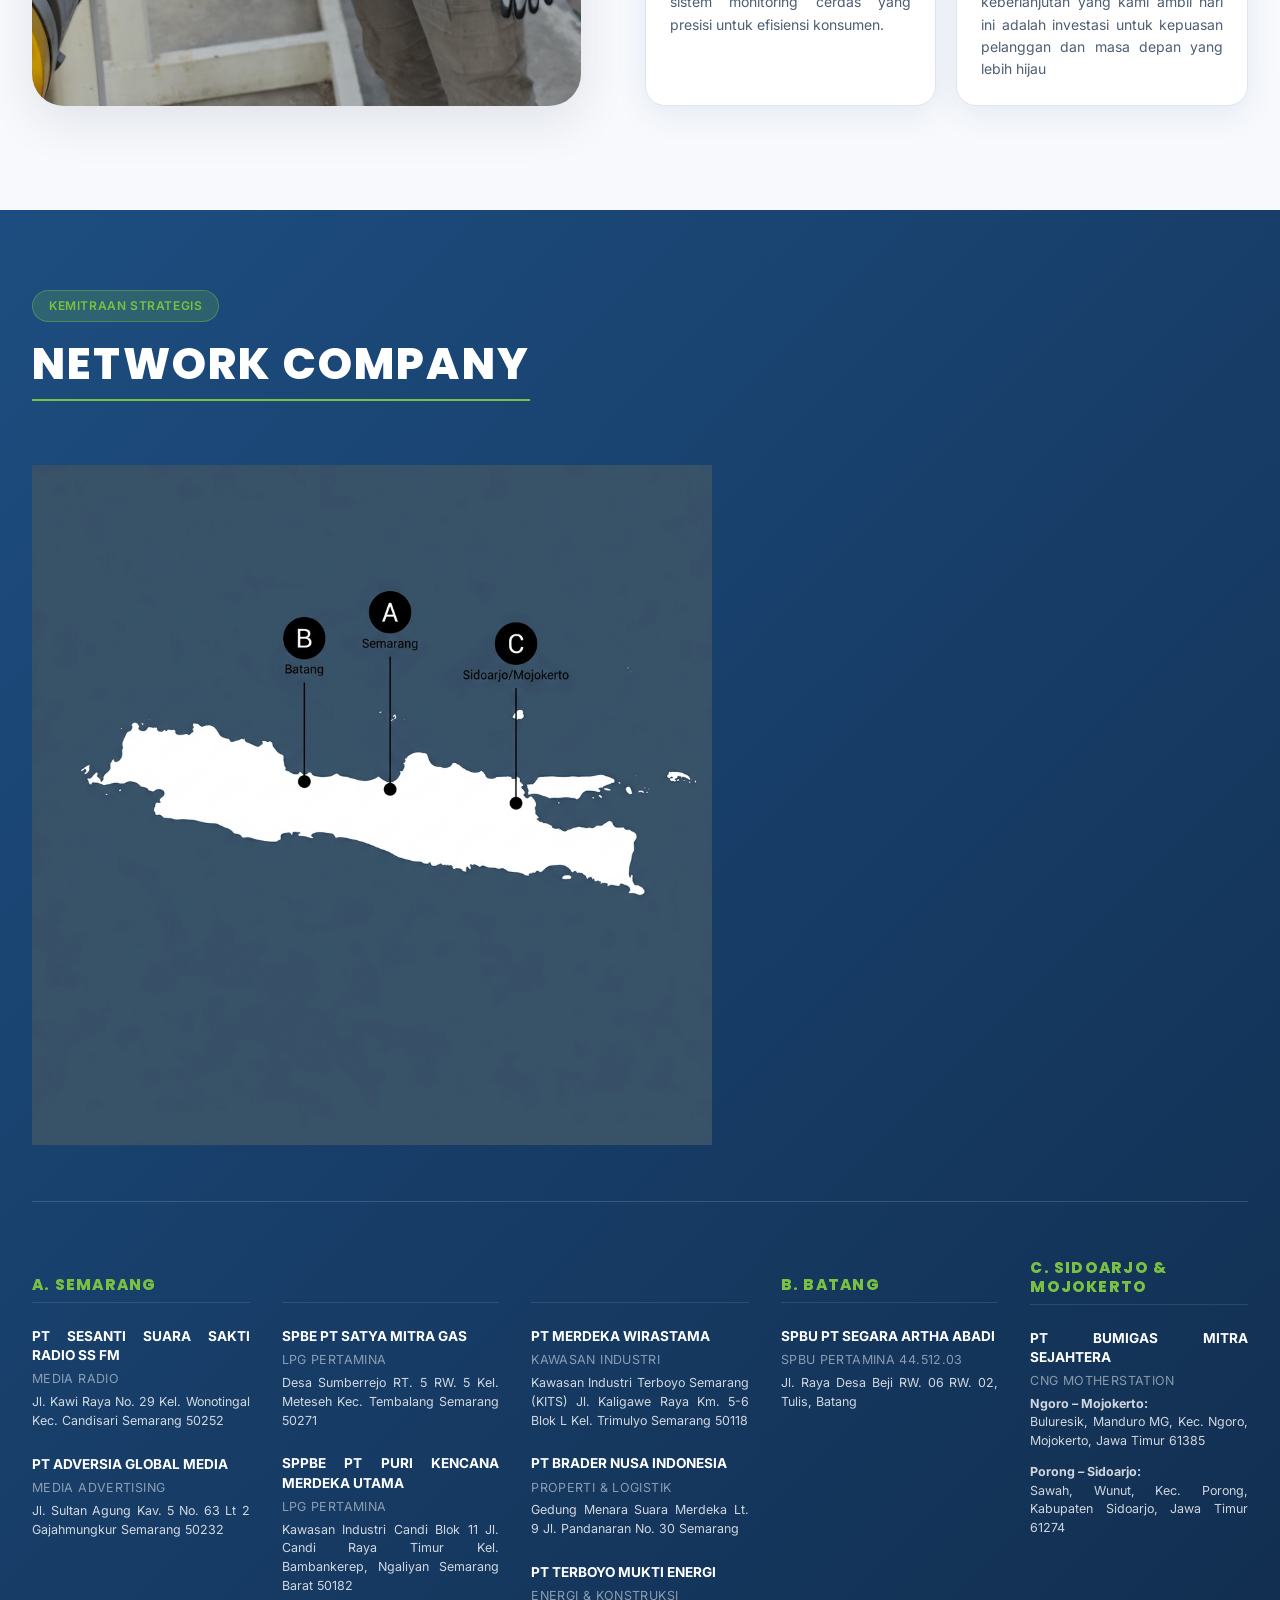
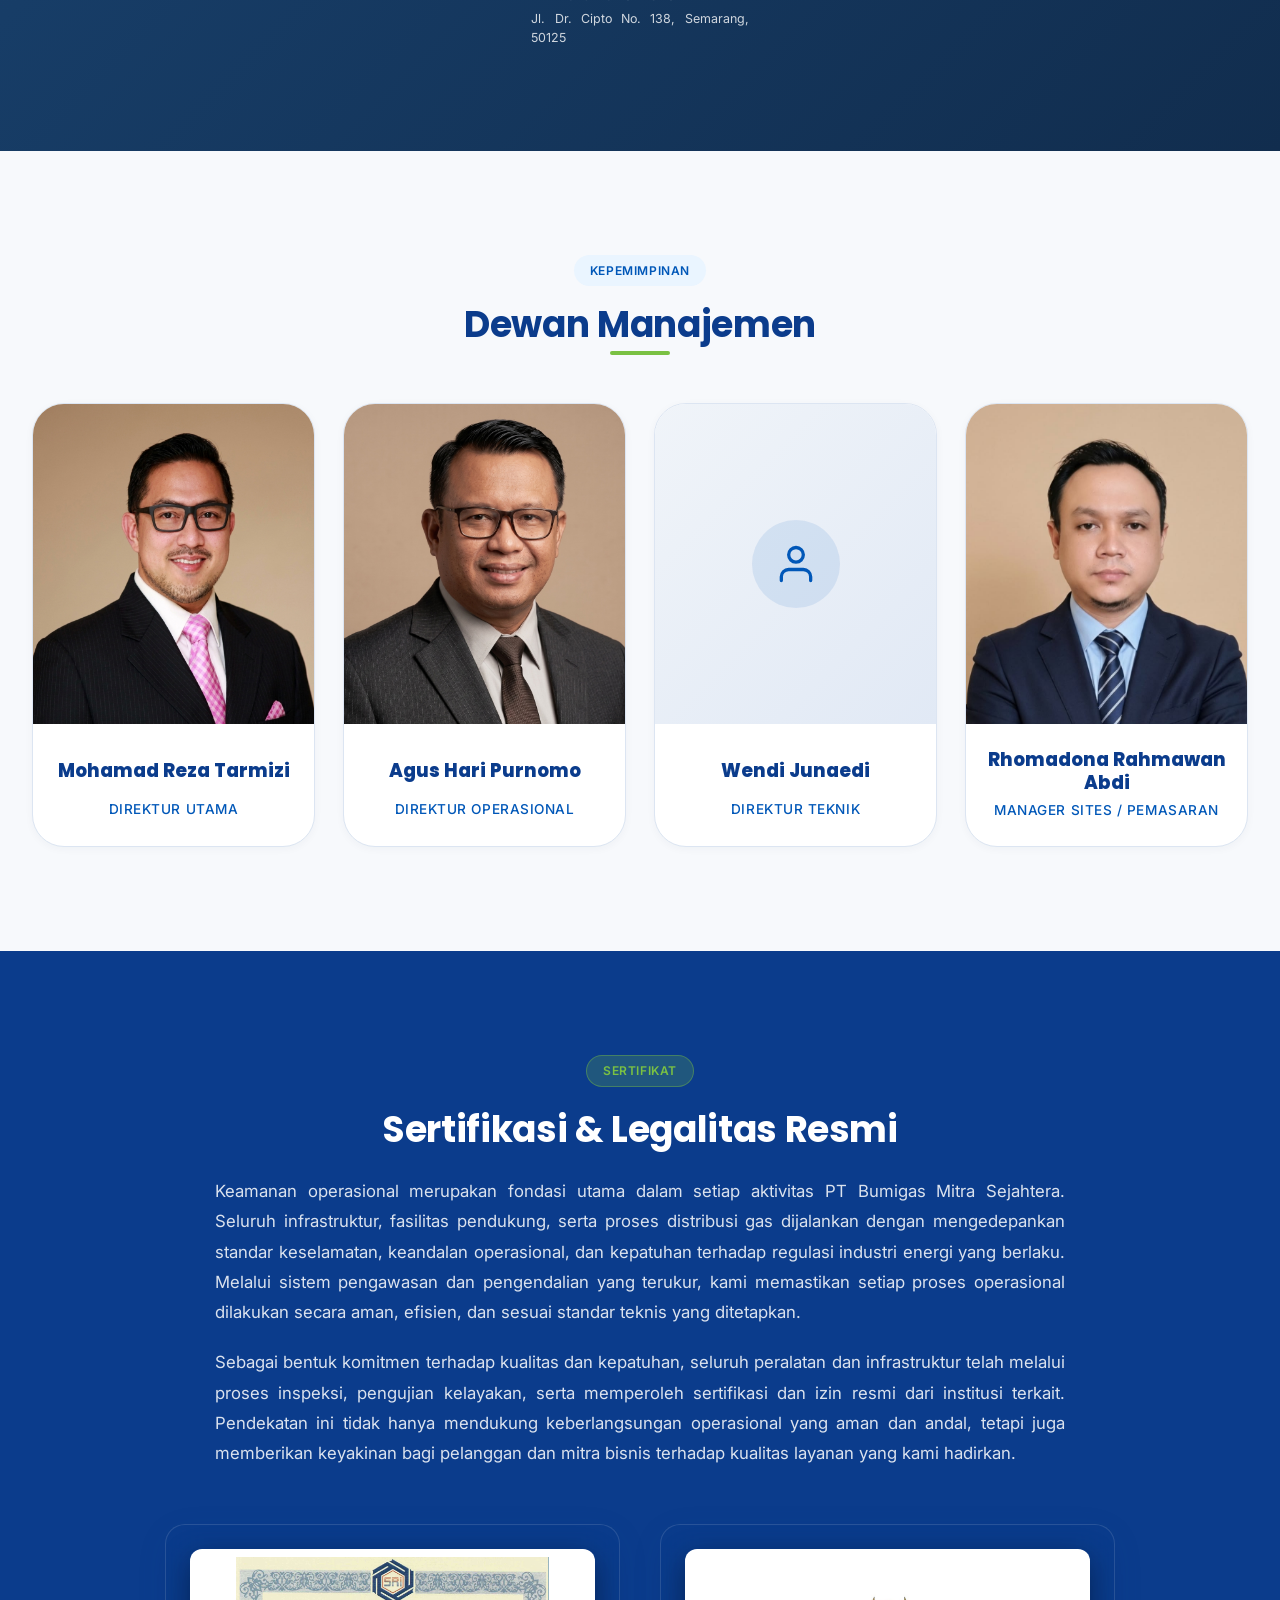
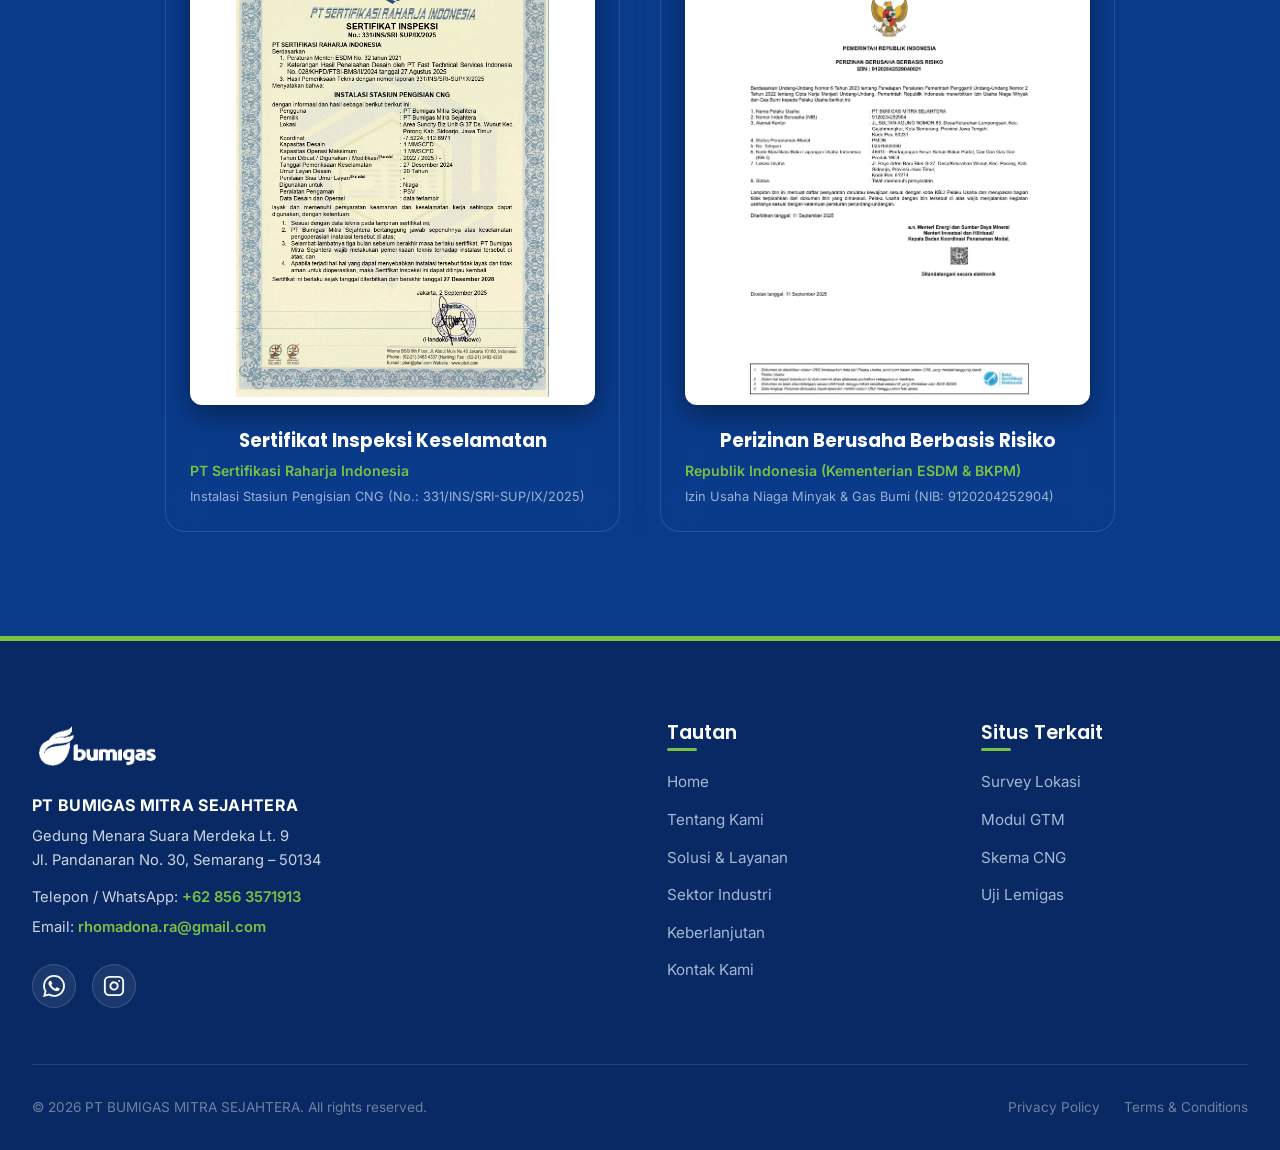
==== commit b0a0b9db: "minor changes" ====
--- a/about.html
+++ b/about.html
@@ -452,8 +452,9 @@
       <!-- Top Row: Title & Map -->
       <div class="network-grid">
         <div class="reveal">
-          <span class="badge badge-accent" style="margin-bottom: 1.5rem; display: inline-block;">Kemitraan
-            Strategis</span>
+          <div style="margin-bottom: 0.85rem;">
+            <span class="badge badge-accent">Kemitraan Strategis</span>
+          </div>
           <h2
             style="color: #ffffff; font-size: 2.75rem; font-weight: 800; letter-spacing: 0.05em; text-transform: uppercase; margin-bottom: 2.5rem; border-bottom: 2px solid var(--color-accent); padding-bottom: 0.5rem; display: inline-block;">
             Network Company</h2>
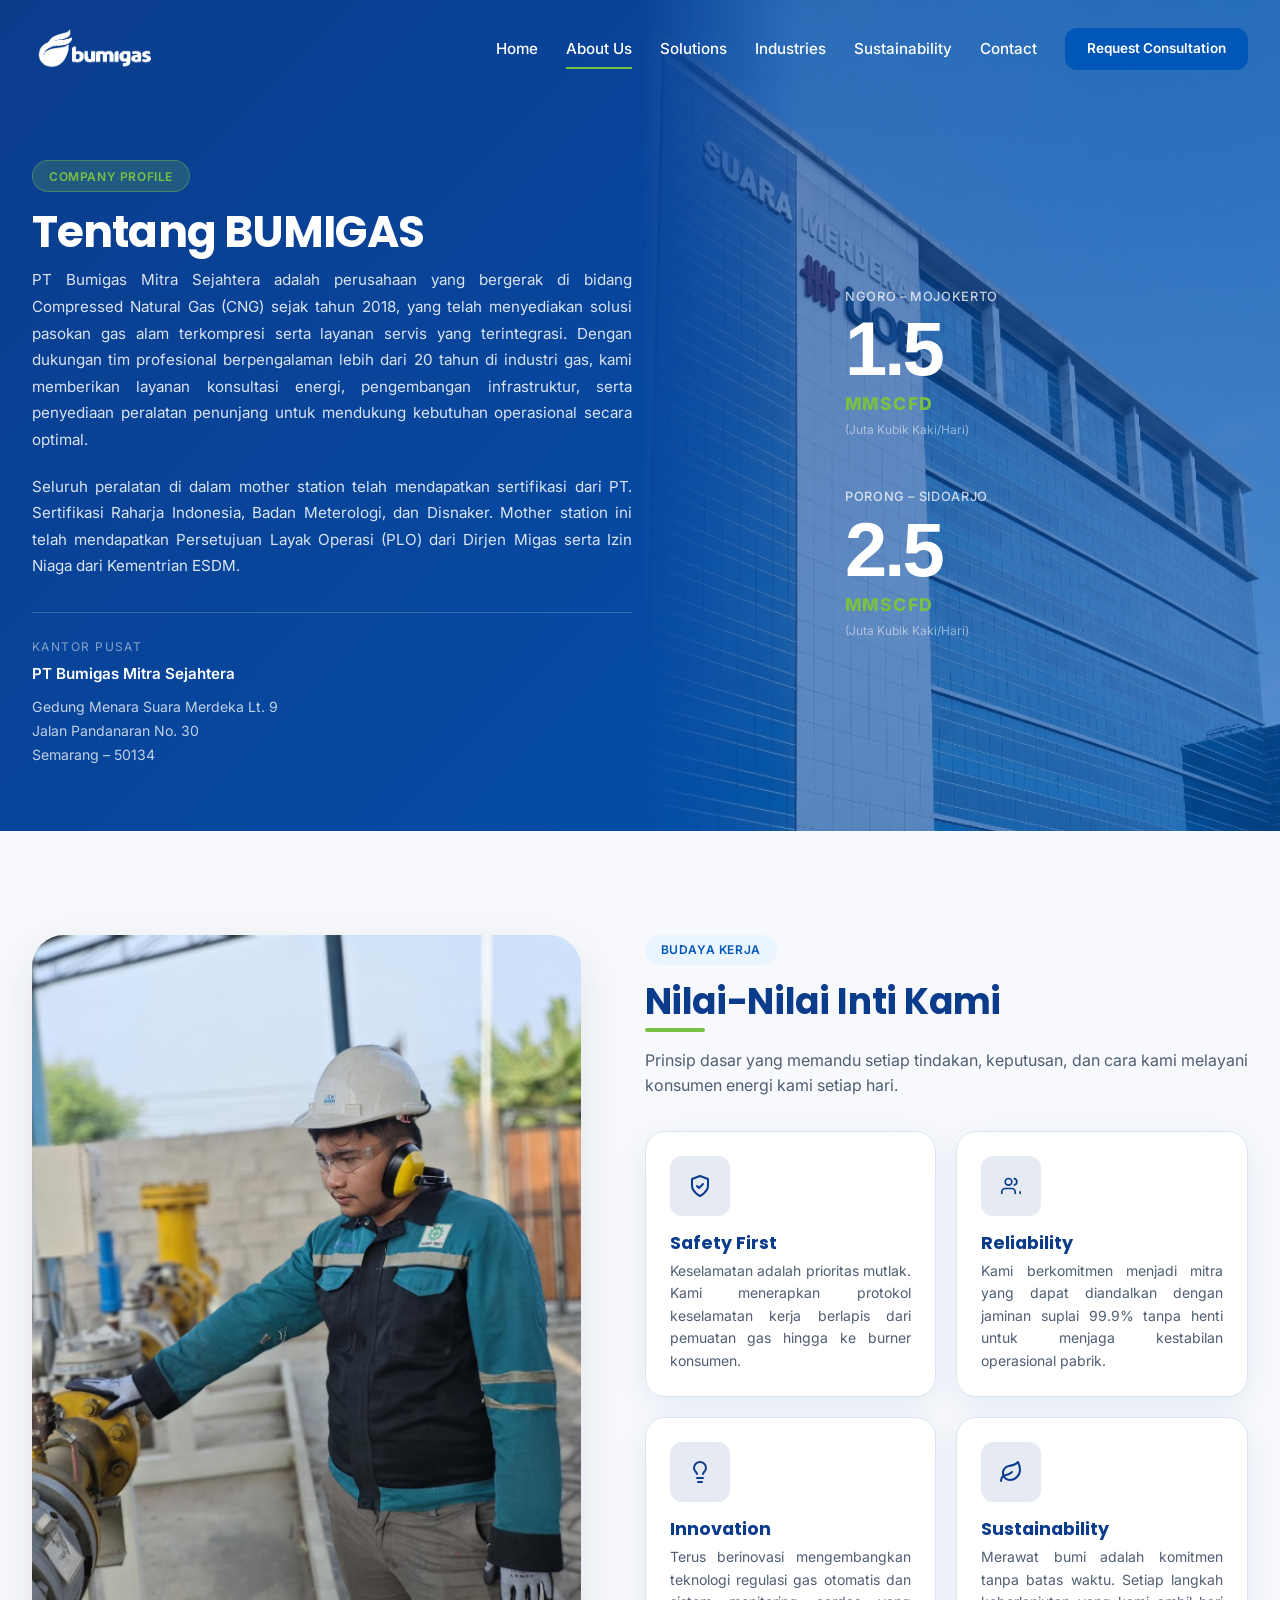
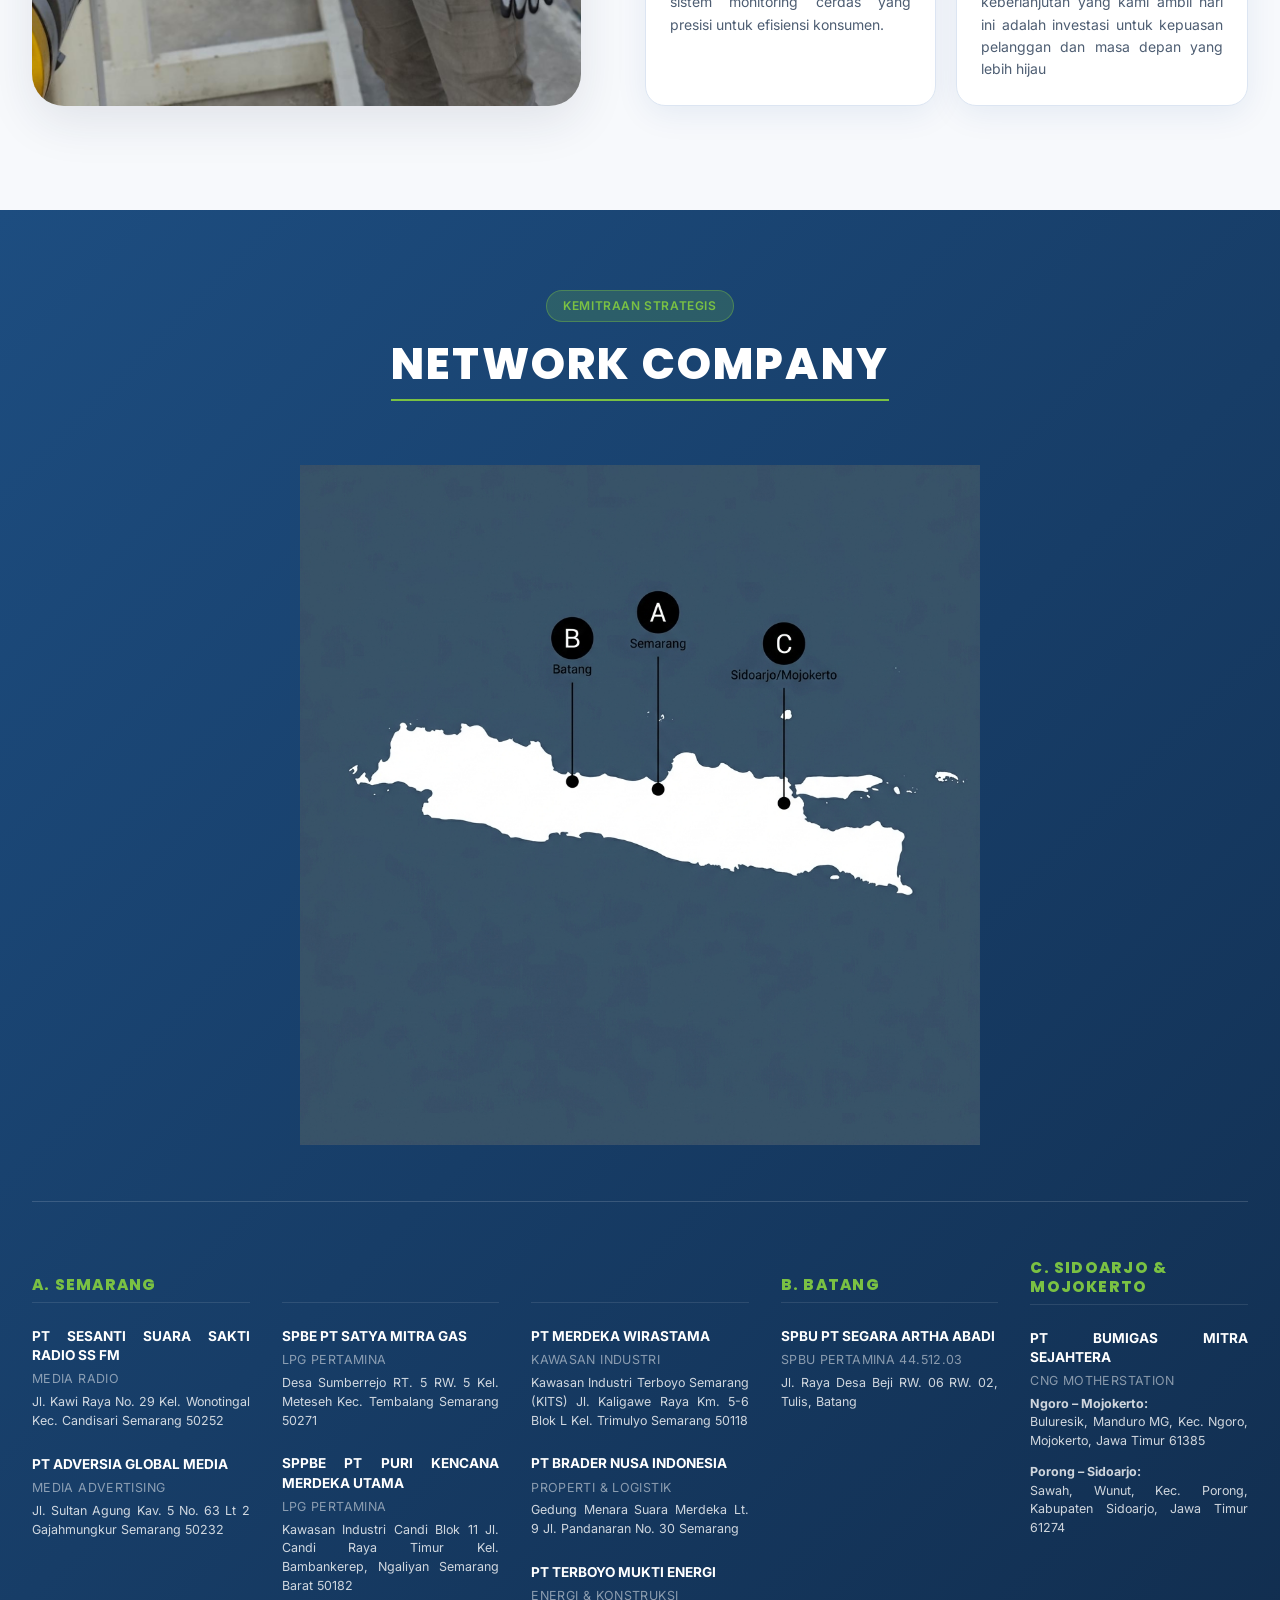
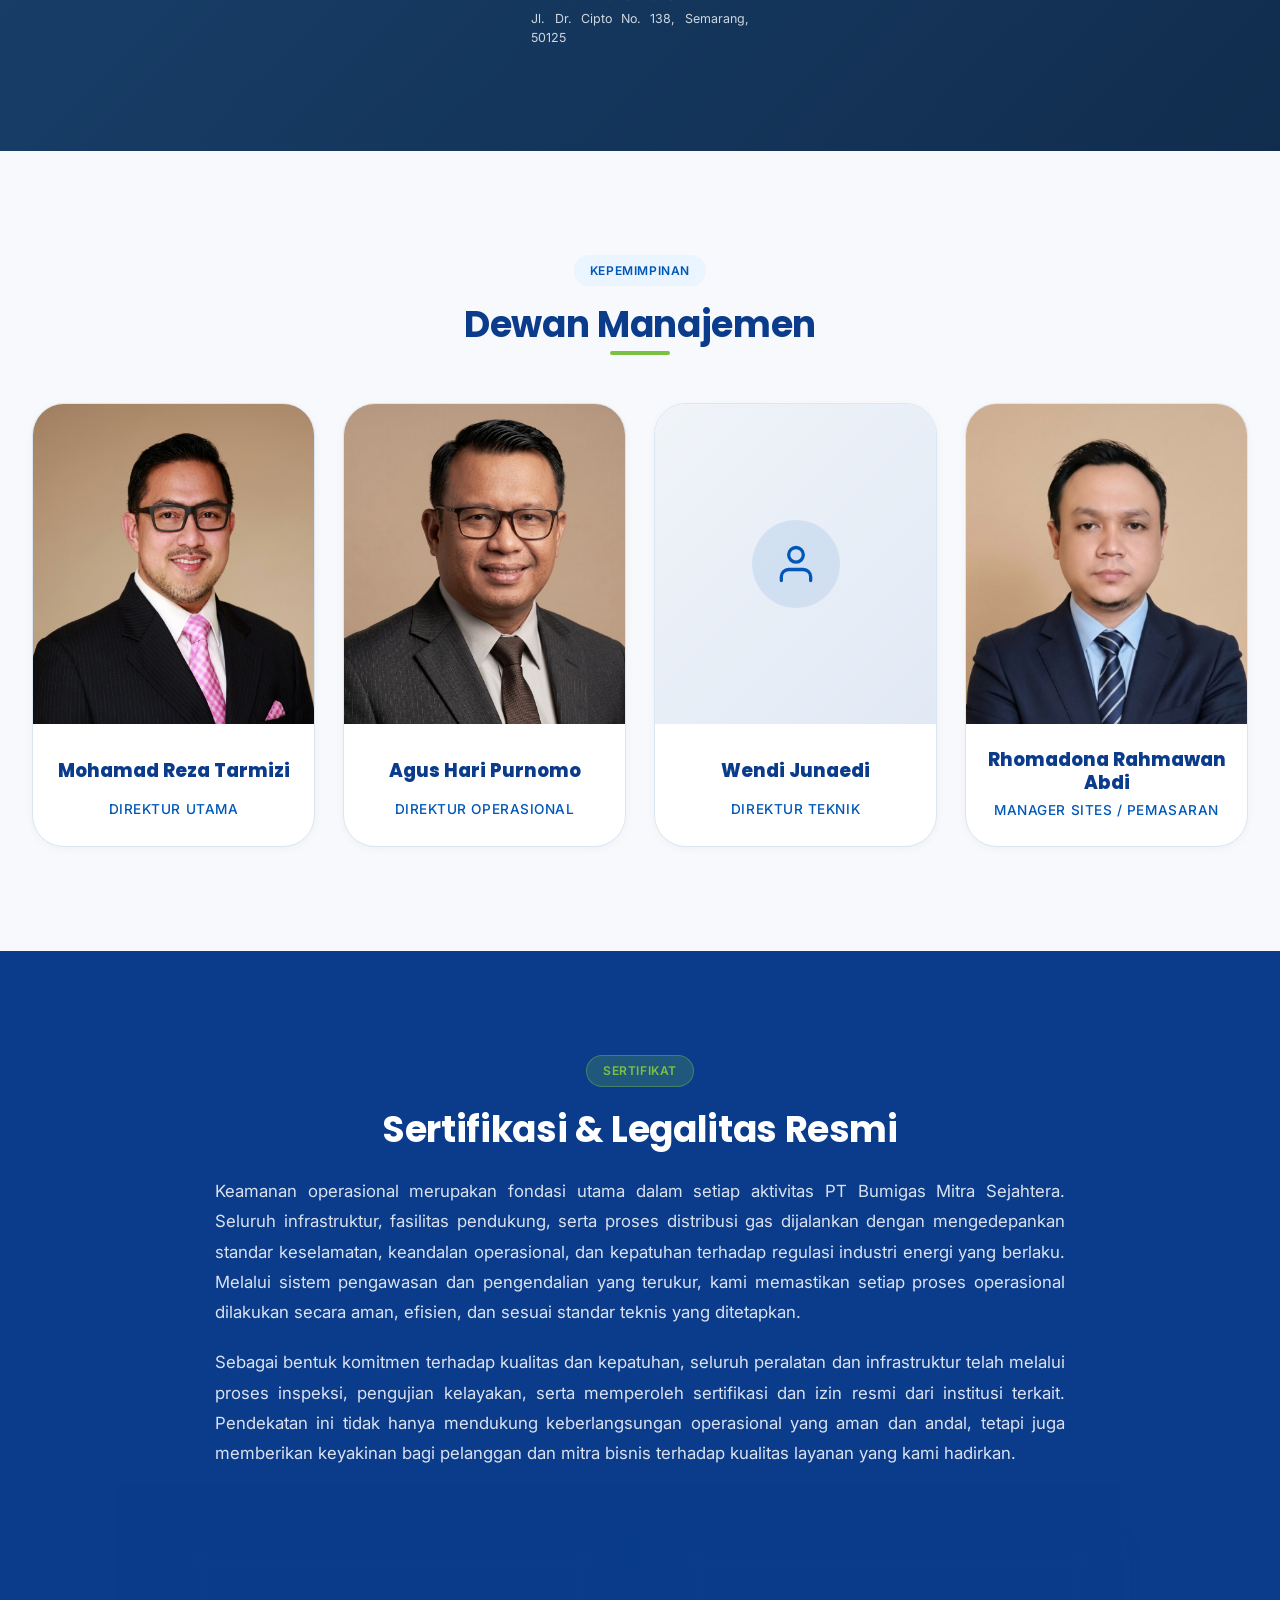
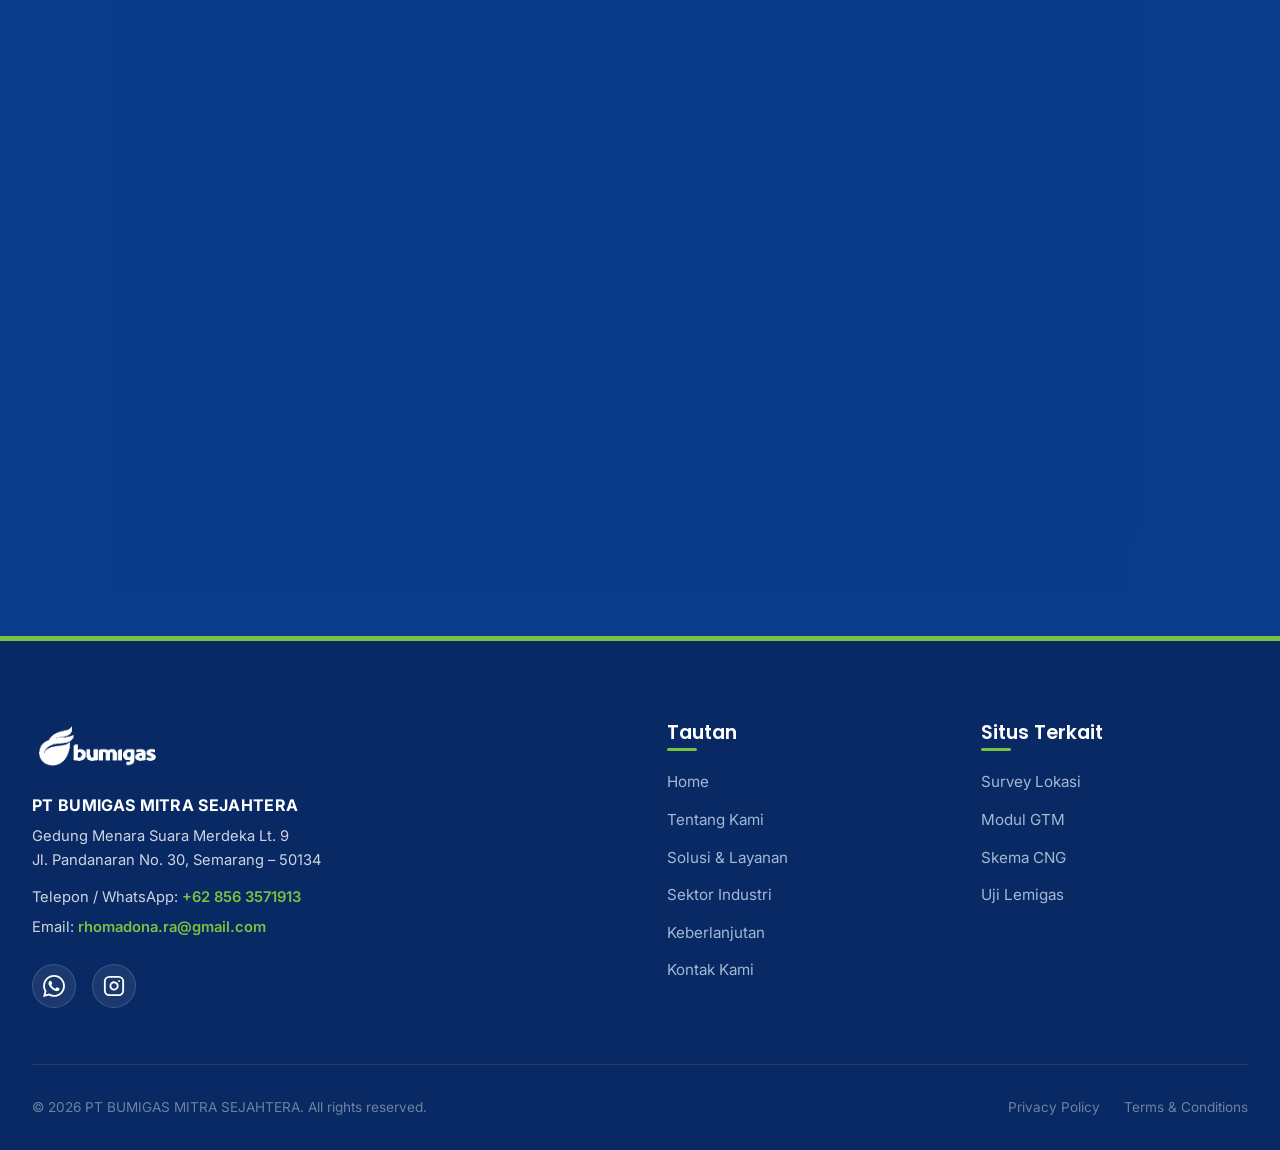
==== commit f408bf79: "changes about and solutions" ====
--- a/about.html
+++ b/about.html
@@ -266,14 +266,34 @@
 
       .network-directory {
         grid-template-columns: repeat(2, 1fr) !important;
-        gap: 2.5rem !important;
+        gap: 2rem !important;
+      }
+
+      .directory-col-placeholder {
+        display: none !important;
       }
     }
 
     @media (max-width: 576px) {
       .network-directory {
         grid-template-columns: 1fr !important;
-        gap: 2rem !important;
+        gap: 0 !important;
+      }
+
+      .network-directory-col {
+        margin-bottom: 0 !important;
+      }
+
+      .network-directory-col h3:not(.directory-col-placeholder) {
+        margin-top: 1.75rem;
+      }
+
+      .network-directory-col:first-child h3 {
+        margin-top: 0;
+      }
+
+      .directory-item {
+        margin-bottom: 1.15rem !important;
       }
     }
   </style>
@@ -449,8 +469,8 @@
   <section class="section-padding" id="network-company">
     <div class="container">
 
-      <!-- Top Row: Title & Map -->
-      <div class="network-grid">
+      <!-- Top Row: Title & Map (Centered) -->
+      <div class="network-grid" style="text-align: center;">
         <div class="reveal">
           <div style="margin-bottom: 0.85rem;">
             <span class="badge badge-accent">Kemitraan Strategis</span>
@@ -459,8 +479,8 @@
             style="color: #ffffff; font-size: 2.75rem; font-weight: 800; letter-spacing: 0.05em; text-transform: uppercase; margin-bottom: 2.5rem; border-bottom: 2px solid var(--color-accent); padding-bottom: 0.5rem; display: inline-block;">
             Network Company</h2>
 
-          <!-- Map Image Container (No Box) -->
-          <div style="max-width: 680px; margin-top: 1.5rem;">
+          <!-- Map Image Container (Centered) -->
+          <div style="max-width: 680px; margin: 1.5rem auto 0 auto;">
             <img src="assets/images/java-network-map.png" alt="Peta Operasional BUMIGAS"
               style="width: 100%; height: auto; display: block;">
           </div>
@@ -489,7 +509,7 @@
 
         <!-- Column 2: Semarang (A2) -->
         <div class="network-directory-col">
-          <h3
+          <h3 class="directory-col-placeholder"
             style="color: transparent; border-bottom: 1px solid rgba(255, 255, 255, 0.1); user-select: none; pointer-events: none;">
             A. Semarang</h3>
 
@@ -509,7 +529,7 @@
 
         <!-- Column 3: Semarang (A3) -->
         <div class="network-directory-col">
-          <h3
+          <h3 class="directory-col-placeholder"
             style="color: transparent; border-bottom: 1px solid rgba(255, 255, 255, 0.1); user-select: none; pointer-events: none;">
             A. Semarang</h3>
 
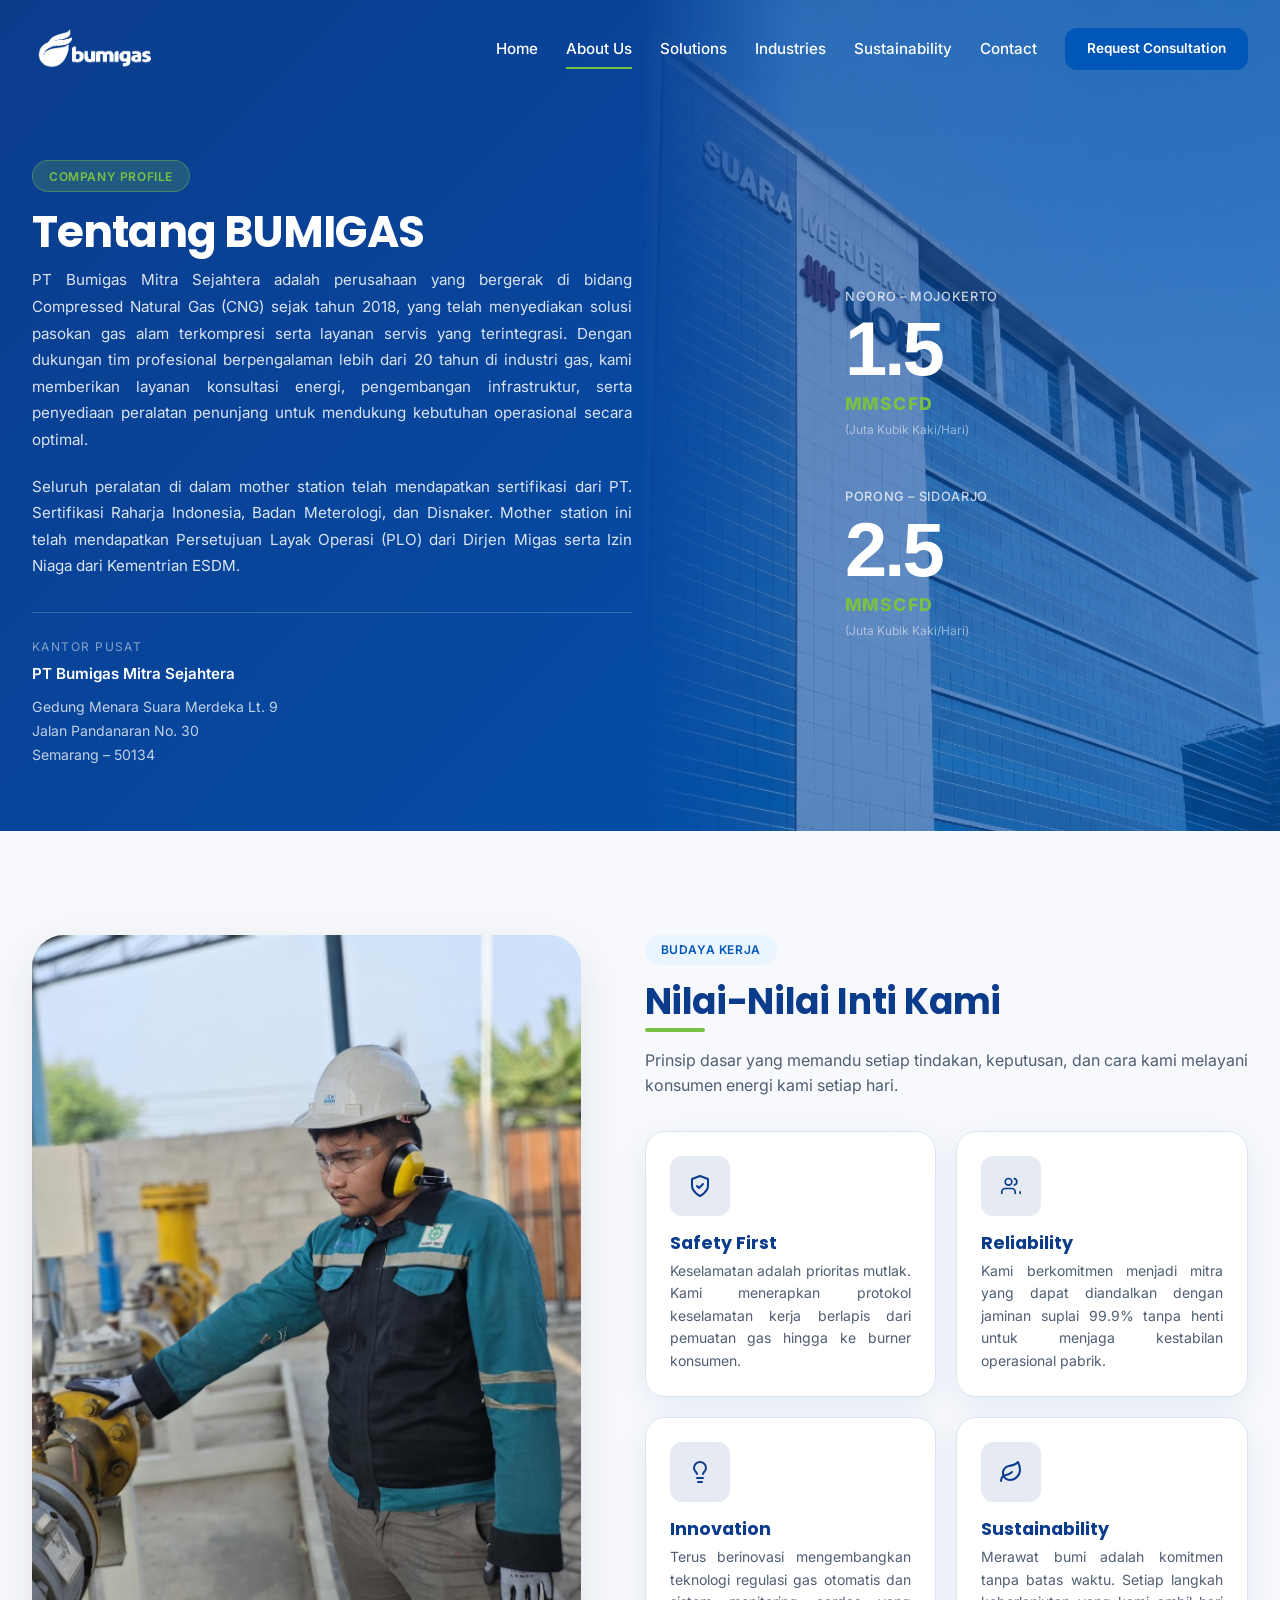
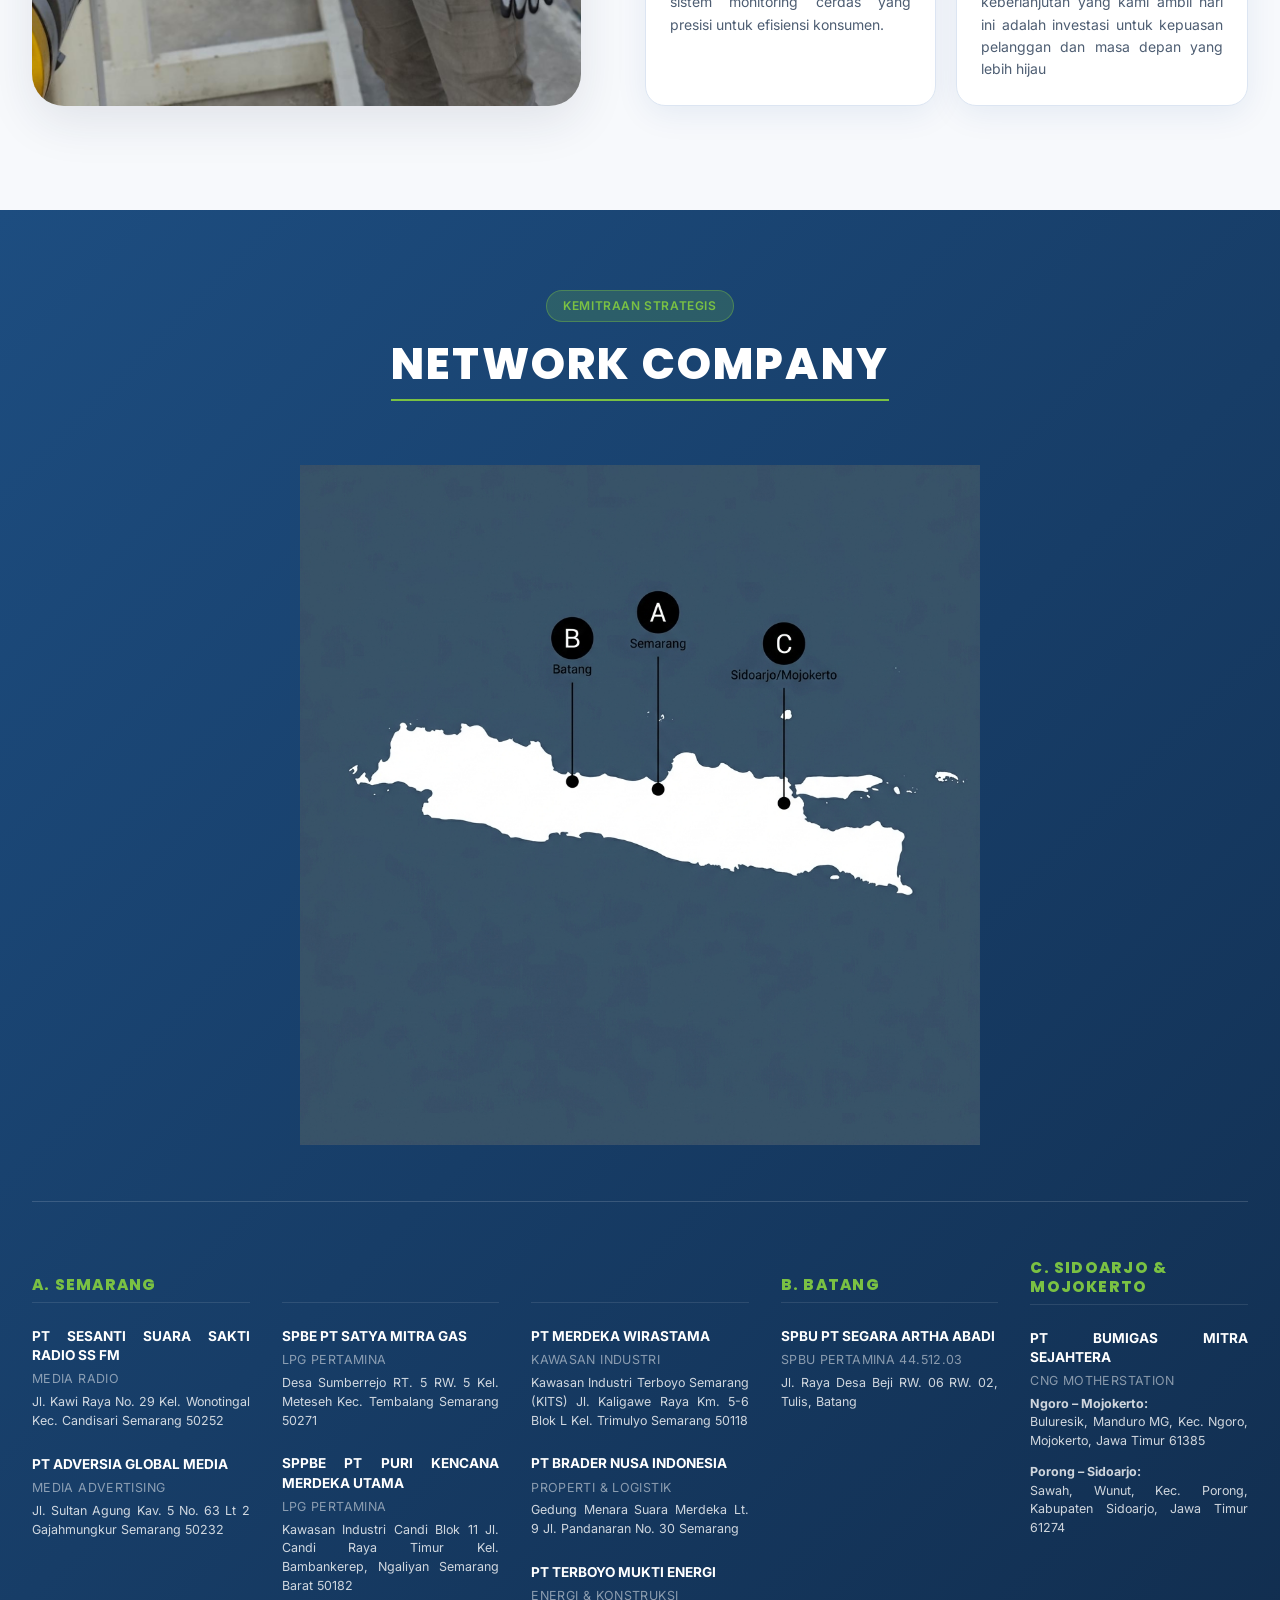
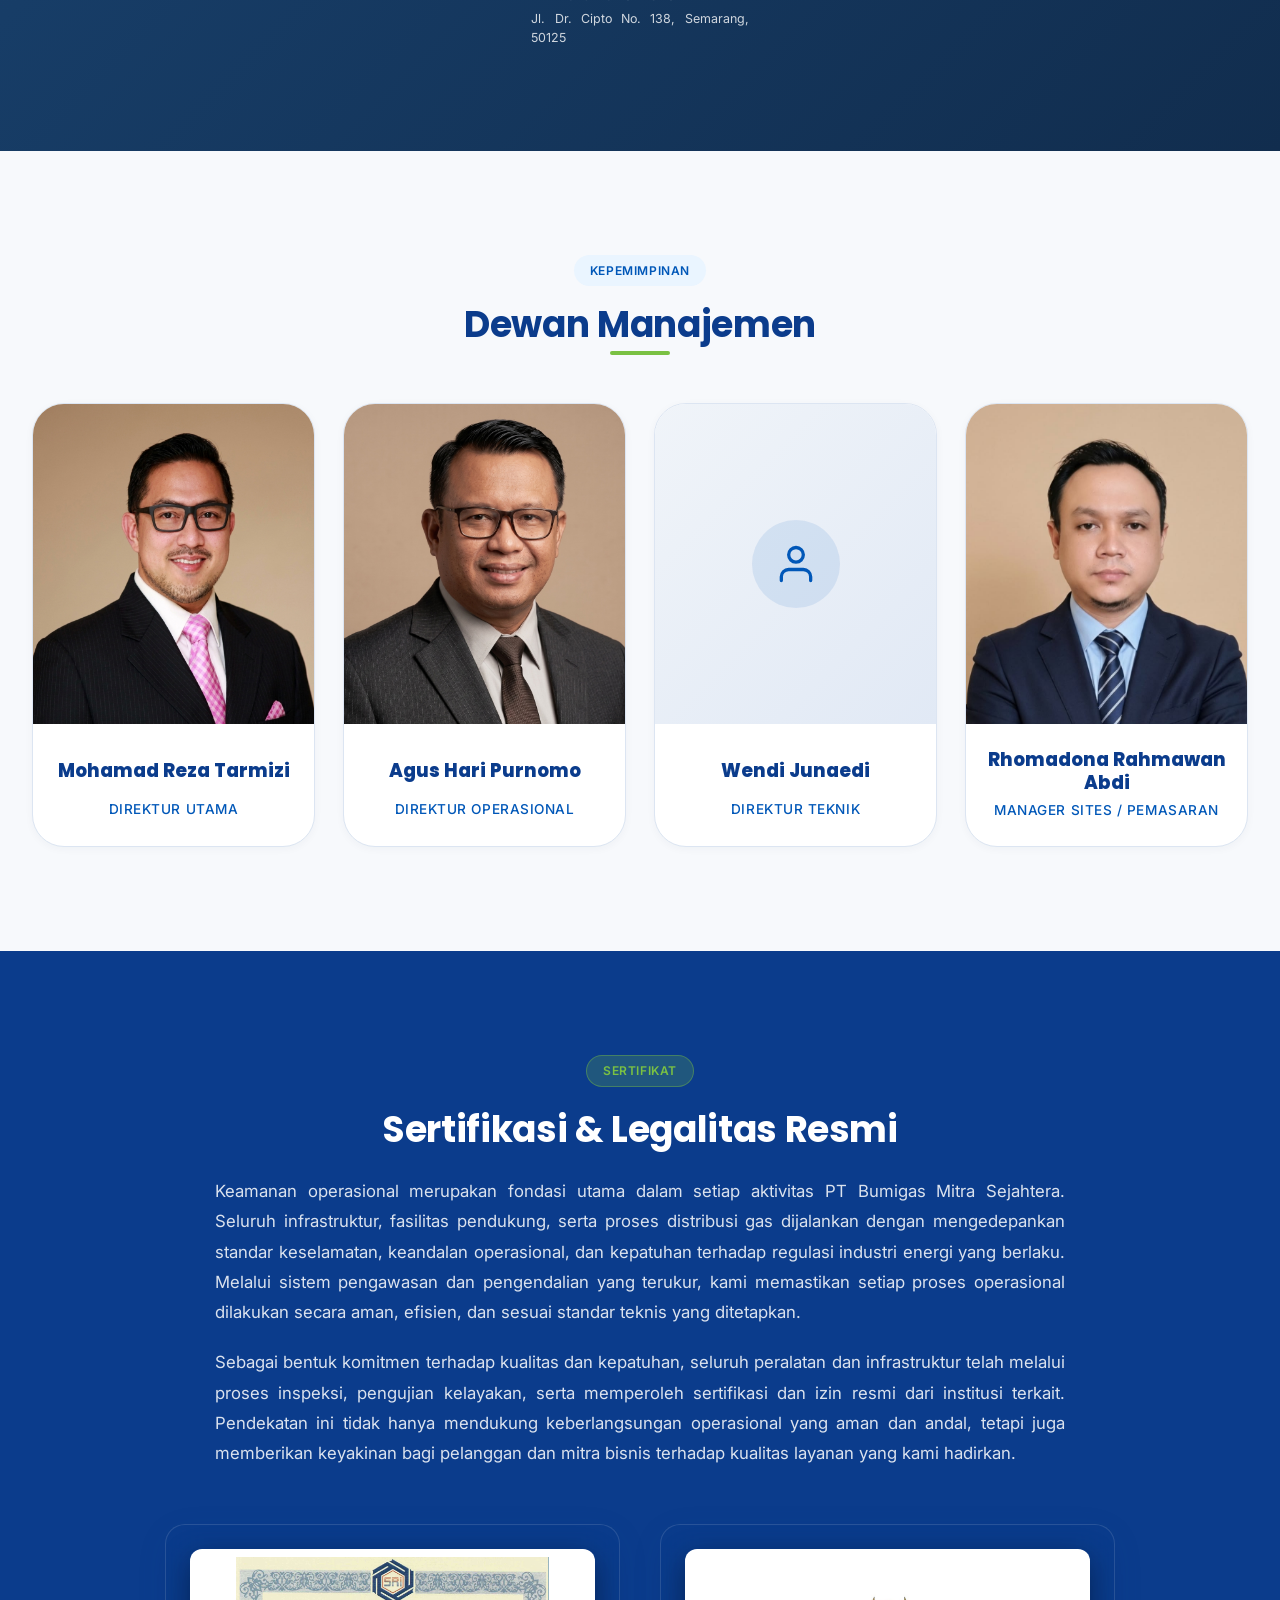
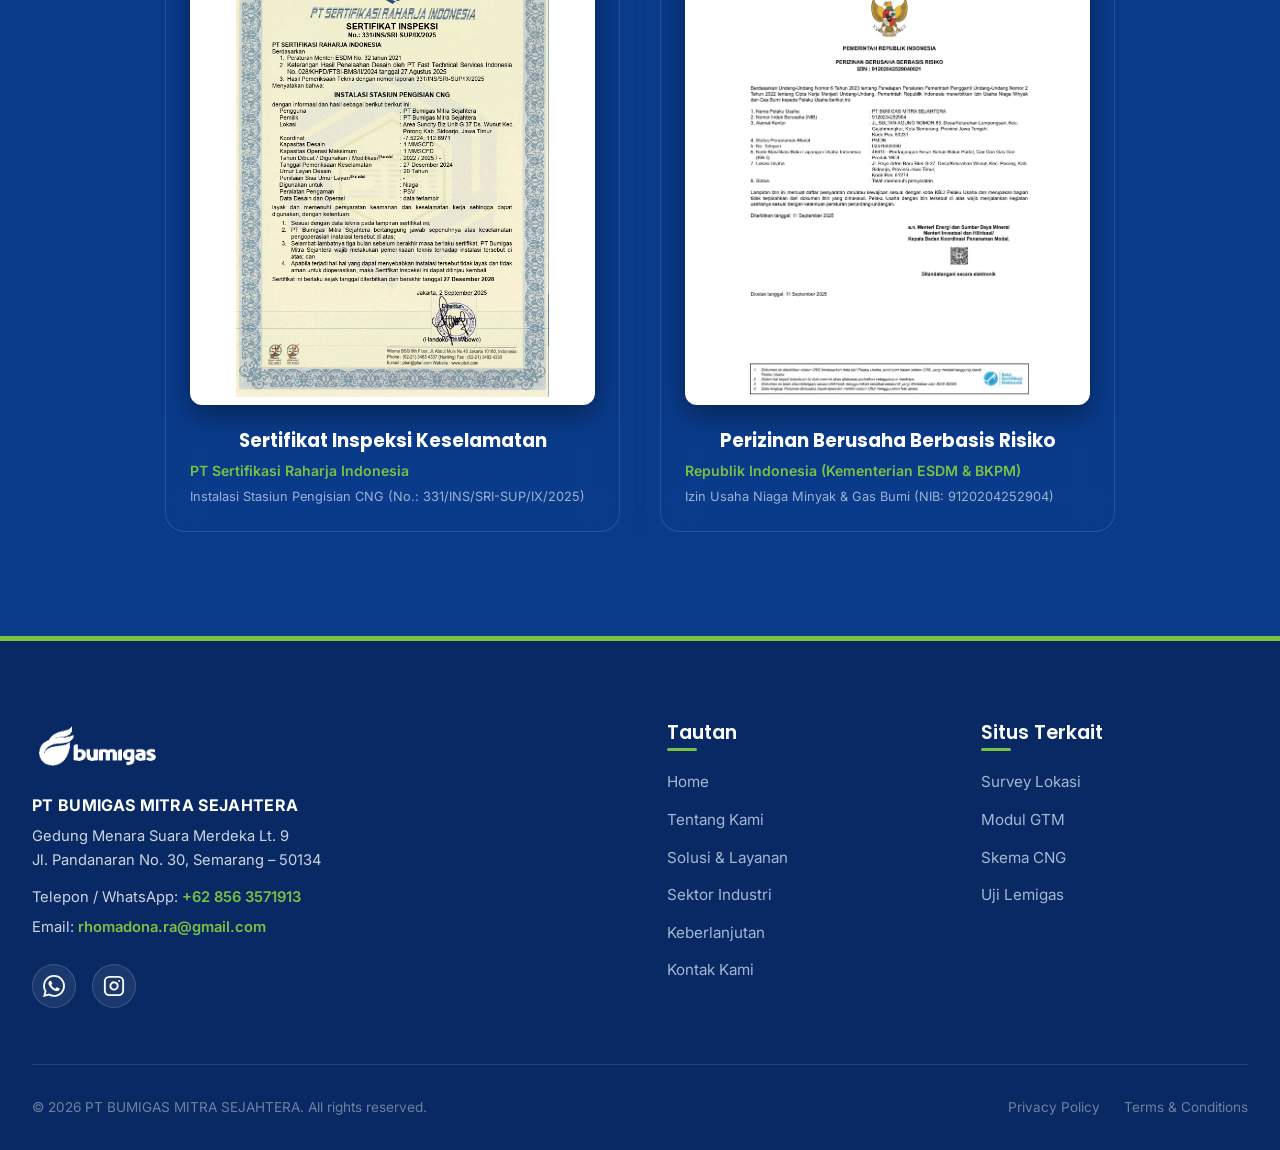
==== commit 9dc41403: "update SEO" ====
--- a/about.html
+++ b/about.html
@@ -4,15 +4,50 @@
 <head>
   <meta charset="UTF-8">
   <meta name="viewport" content="width=device-width, initial-scale=1.0">
-  <title>About Us - BUMIGAS</title>
+  <title>Tentang Kami | PT Bumigas Mitra Sejahtera (Bumigas) - Solusi CNG & PRS</title>
   <meta name="description"
-    content="Ketahui visi, misi, nilai inti, sejarah perjalanan, serta standar keselamatan (HSE) dari PT BUMIGAS MITRA SEJAHTERA.">
+    content="Profil PT Bumigas Mitra Sejahtera (Bumigas): Visi, misi, sejarah, standar keselamatan HSE, serta jaringan infrastruktur Compressed Natural Gas (CNG) & Pressure Reducing System (PRS) di Indonesia.">
+  <meta name="keywords"
+    content="PT Bumigas Mitra Sejahtera, bumigas mitra sejahtera, pt bumigas mtra sejahtera, bumigas, pt bumigas, profil PT Bumigas Mitra Sejahtera, tentang bumigas, CNG indonesia, PRS indonesia">
+  <meta name="author" content="PT Bumigas Mitra Sejahtera">
+  <meta name="robots" content="index, follow">
+
+  <link rel="canonical" href="https://bumigas.id/about.html">
+  <link rel="icon" type="image/png" href="assets/images/favicon.png">
+
+  <!-- Open Graph -->
+  <meta property="og:type" content="article">
+  <meta property="og:url" content="https://bumigas.id/about.html">
+  <meta property="og:title" content="Tentang Kami | PT Bumigas Mitra Sejahtera">
+  <meta property="og:description" content="Pelajari komitmen, sejarah, dan standar HSE PT Bumigas Mitra Sejahtera dalam menghadirkan energi bersih CNG & PRS di Indonesia.">
+  <meta property="og:image" content="https://bumigas.id/assets/images/logo.png">
+  <meta property="og:site_name" content="PT Bumigas Mitra Sejahtera">
+
+  <!-- Twitter Card -->
+  <meta name="twitter:card" content="summary_large_image">
+  <meta name="twitter:title" content="Tentang Kami | PT Bumigas Mitra Sejahtera">
+  <meta name="twitter:description" content="Profil PT Bumigas Mitra Sejahtera penyedia energi CNG & PRS terpercaya di Indonesia.">
+  <meta name="twitter:image" content="https://bumigas.id/assets/images/logo.png">
 
   <!-- CSS Stylesheets -->
   <link rel="stylesheet" href="css/style.css">
   <link rel="stylesheet" href="css/components.css">
   <link rel="stylesheet" href="css/pages.css">
-  <link rel="icon" type="image/png" href="assets/images/favicon.png">
+
+  <script type="application/ld+json">
+  {
+    "@context": "https://schema.org",
+    "@type": "AboutPage",
+    "name": "Tentang PT Bumigas Mitra Sejahtera",
+    "url": "https://bumigas.id/about.html",
+    "mainEntity": {
+      "@type": "Corporation",
+      "name": "PT Bumigas Mitra Sejahtera",
+      "alternateName": ["bumigas mitra sejahtera", "pt bumigas mtra sejahtera", "bumigas", "PT Bumigas"],
+      "url": "https://bumigas.id/"
+    }
+  }
+  </script>
 
   <!-- Page-Specific Hero Styles -->
   <style>
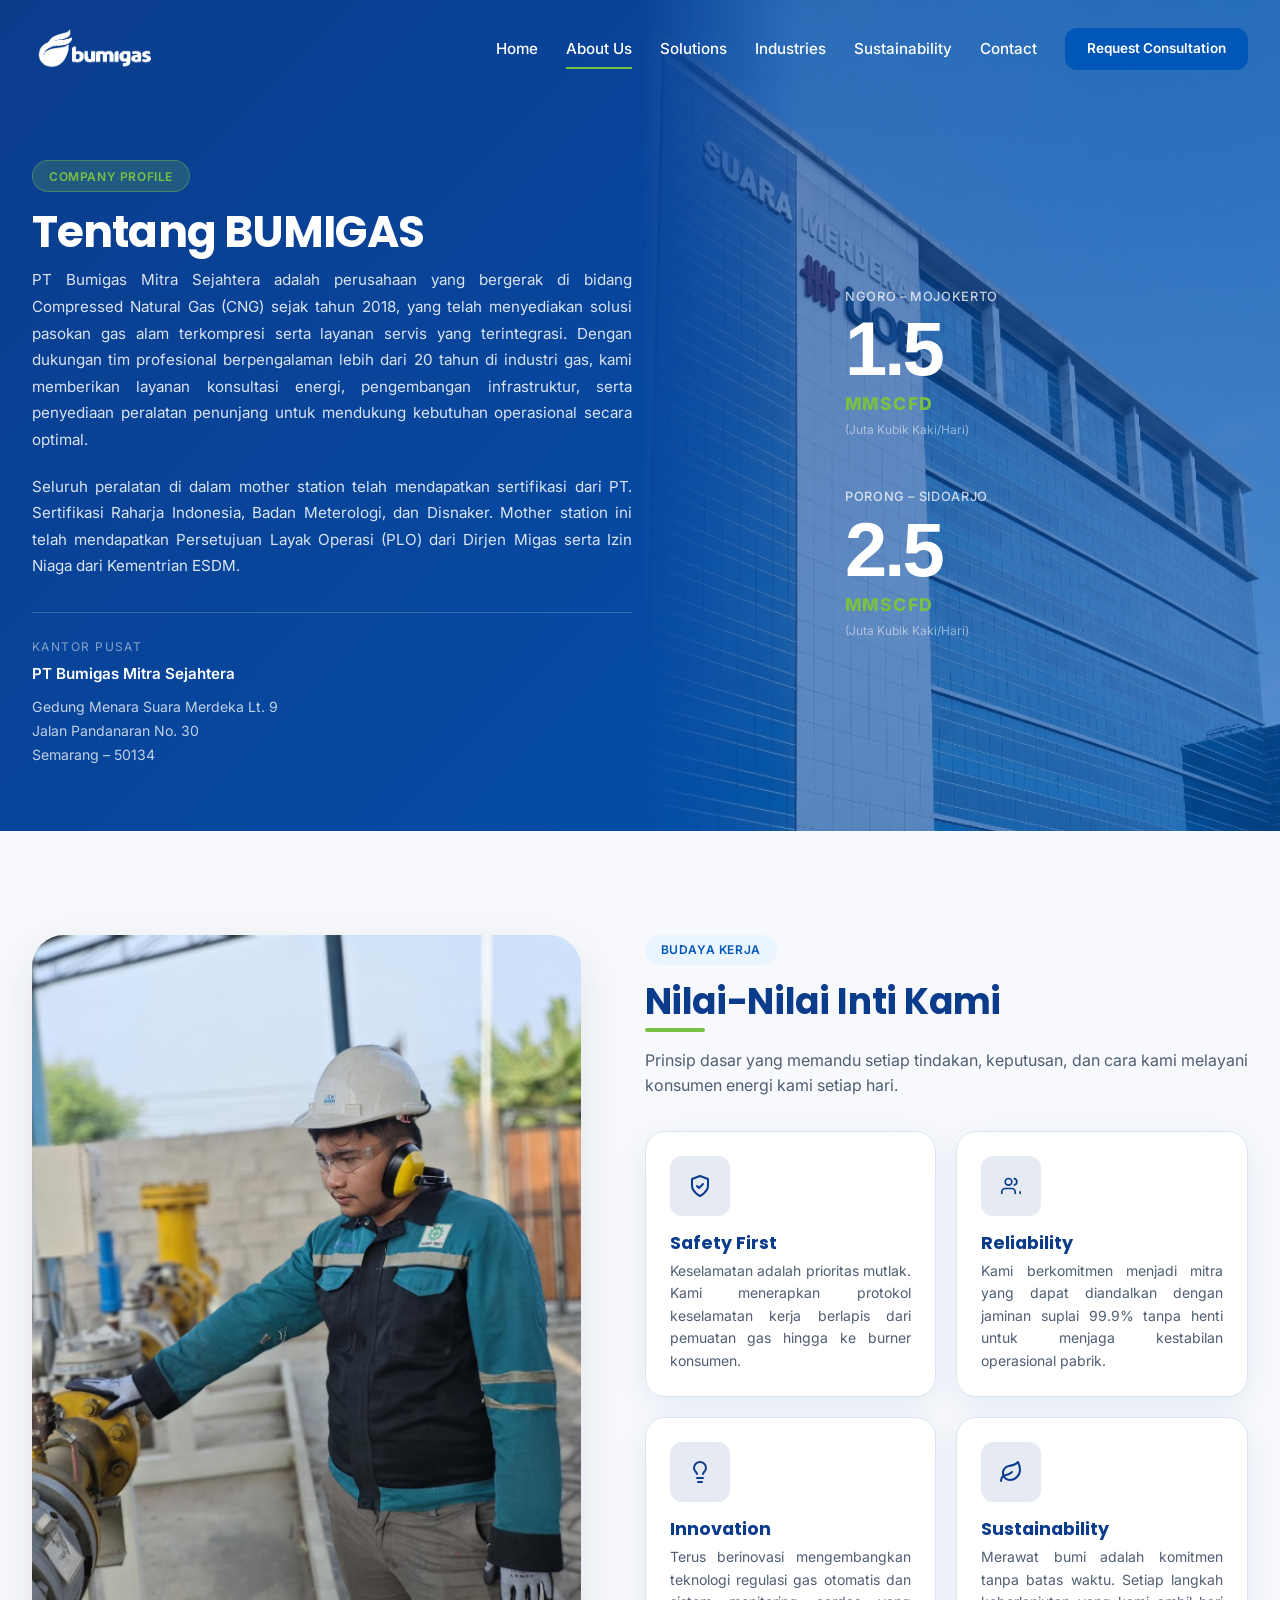
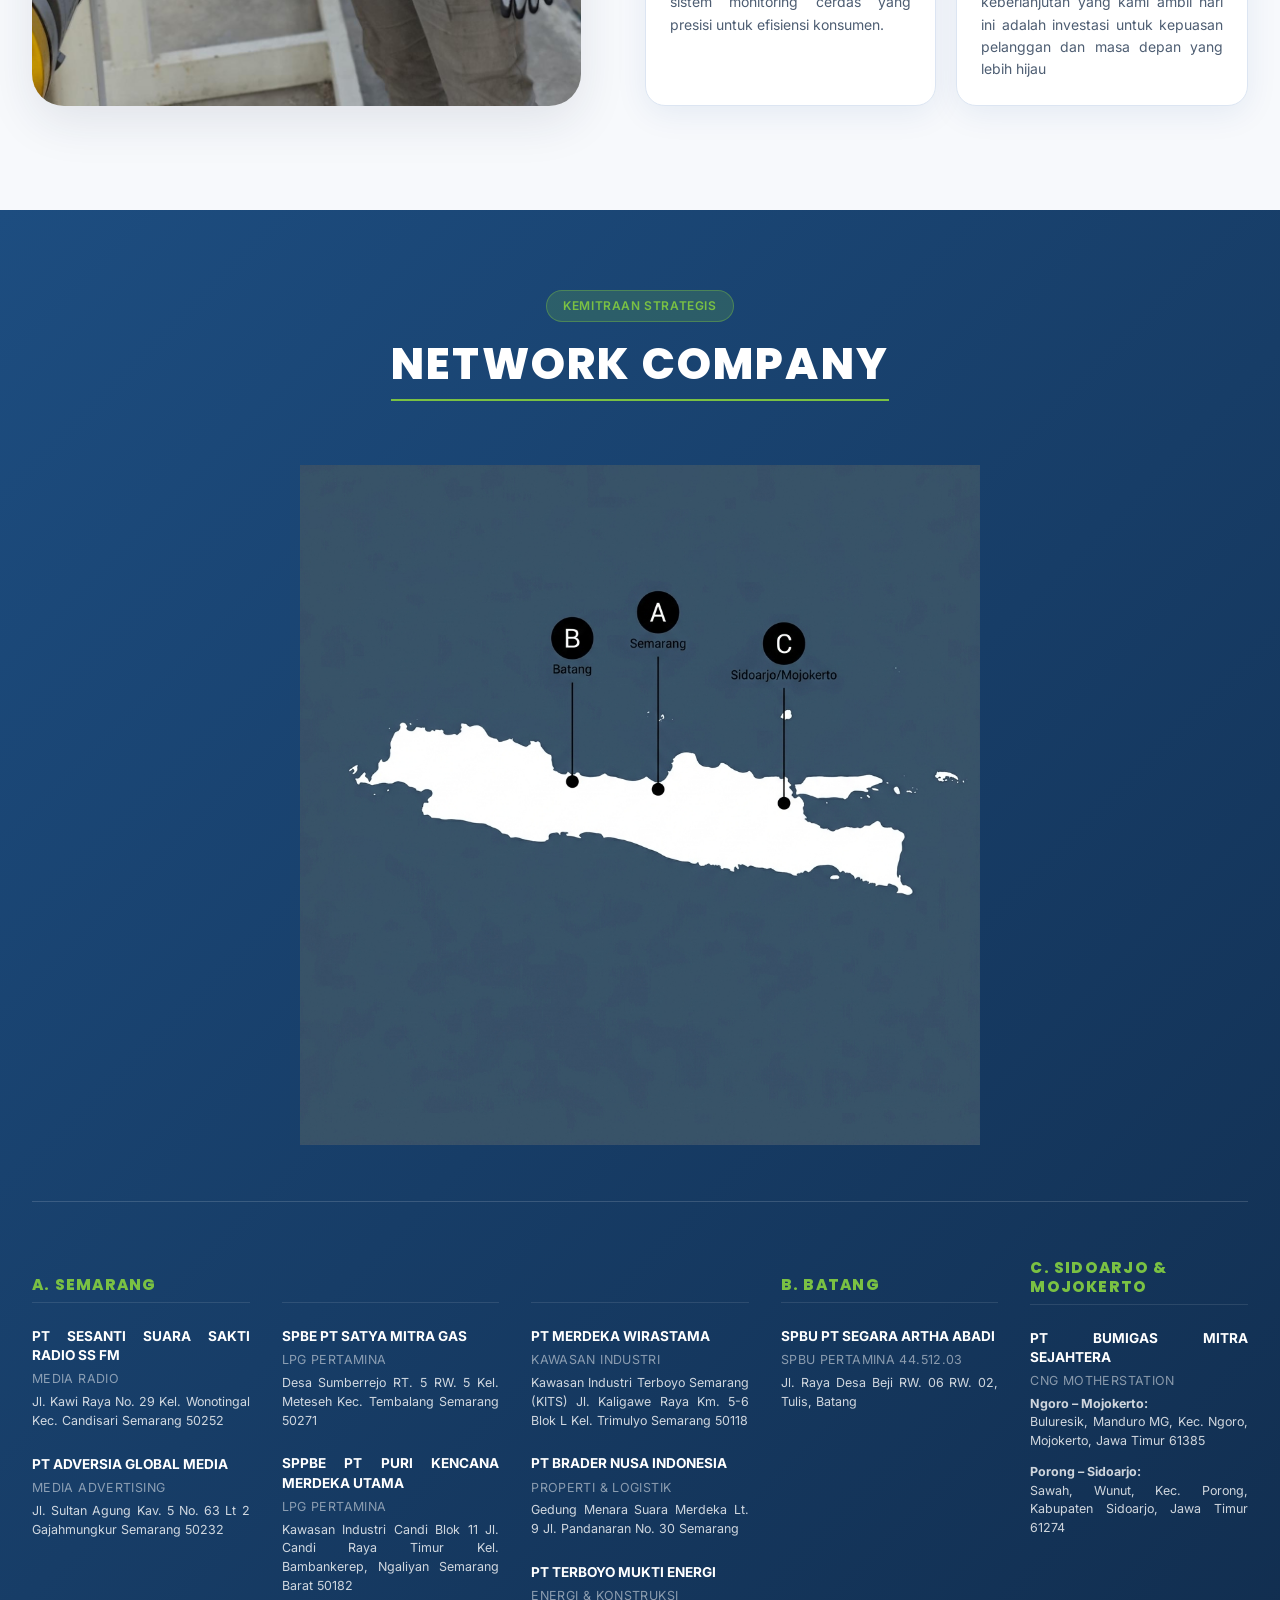
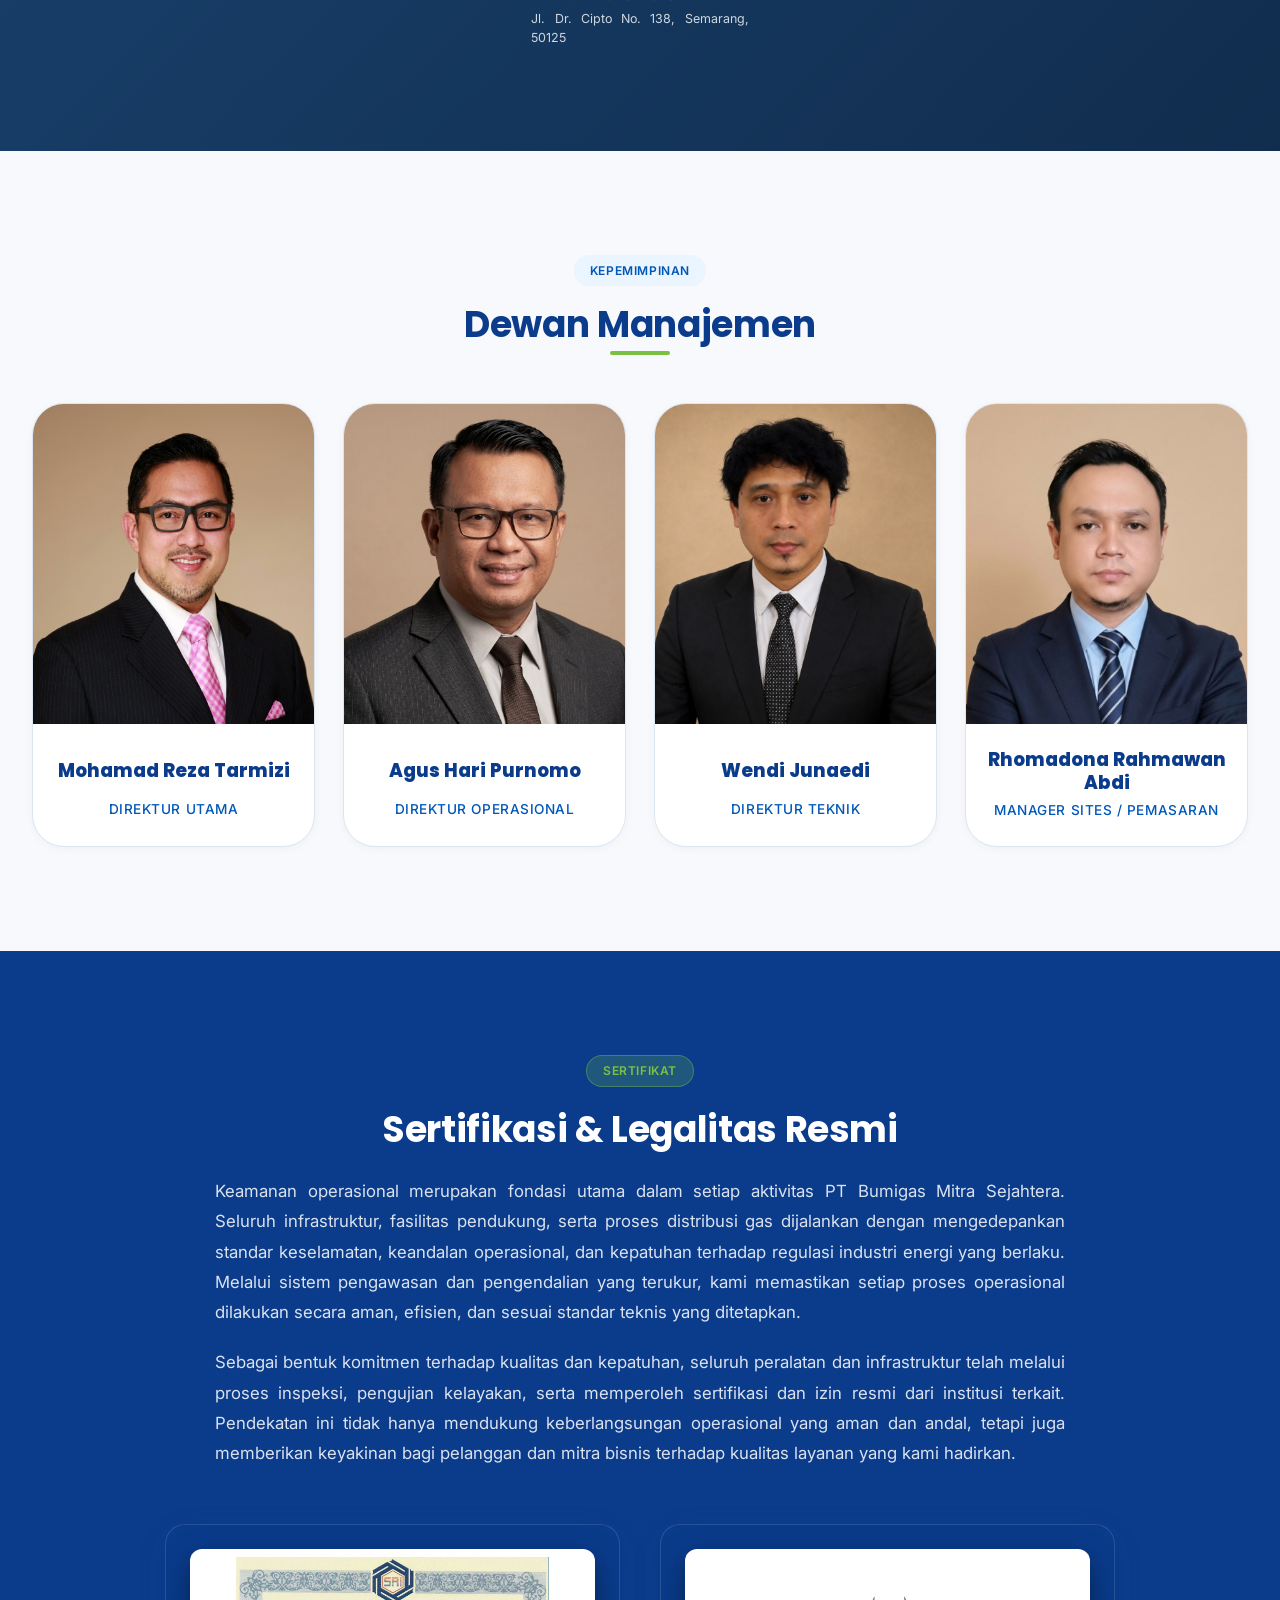
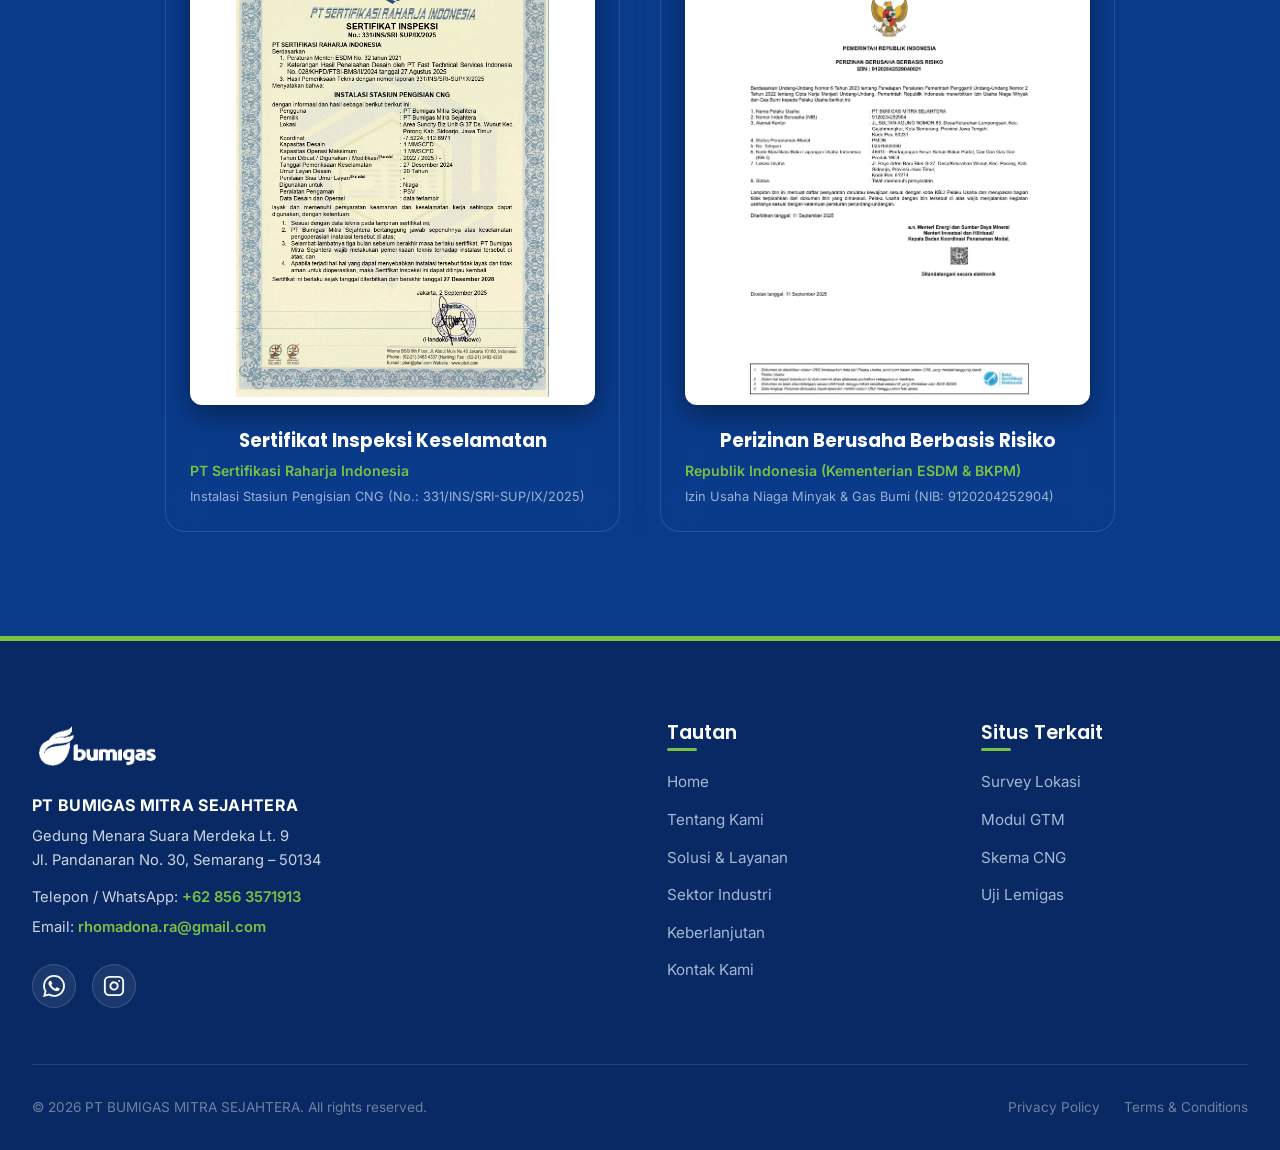
==== commit 542a69e9: "upload profile picture wendi" ====
--- a/about.html
+++ b/about.html
@@ -673,16 +673,9 @@
         <!-- Member 3: Wendi Junaedi -->
         <div class="solution-card reveal delay-300"
           style="background:#fff; border-radius: var(--radius-xl); overflow:hidden; display:flex; flex-direction:column; justify-content:space-between; height:100%;">
-          <div class="solution-img-wrapper"
-            style="height:320px; background:linear-gradient(135deg, #f0f4f9 0%, #e1e9f5 100%); display:flex; align-items:center; justify-content:center; flex-shrink:0;">
-            <div
-              style="width:88px; height:88px; border-radius:50%; background:rgba(0, 87, 184, 0.1); display:flex; align-items:center; justify-content:center; color:var(--color-primary);">
-              <svg width="44" height="44" viewBox="0 0 24 24" fill="none" stroke="currentColor" stroke-width="1.8"
-                stroke-linecap="round" stroke-linejoin="round">
-                <path d="M20 21v-2a4 4 0 0 0-4-4H8a4 4 0 0 0-4 4v2"></path>
-                <circle cx="12" cy="7" r="4"></circle>
-              </svg>
-            </div>
+          <div class="solution-img-wrapper" style="height:320px; background:#f4f7fa; flex-shrink:0;">
+            <img src="assets/images/leadership-wendi-final.jpg" alt="Wendi Junaedi - Direktur Teknik"
+              style="width:100%; height:100%; object-fit:cover; object-position: top center;">
           </div>
           <div class="solution-info"
             style="padding: 1.5rem 1rem; text-align:center; flex-grow:1; display:flex; flex-direction:column; justify-content:center;">
